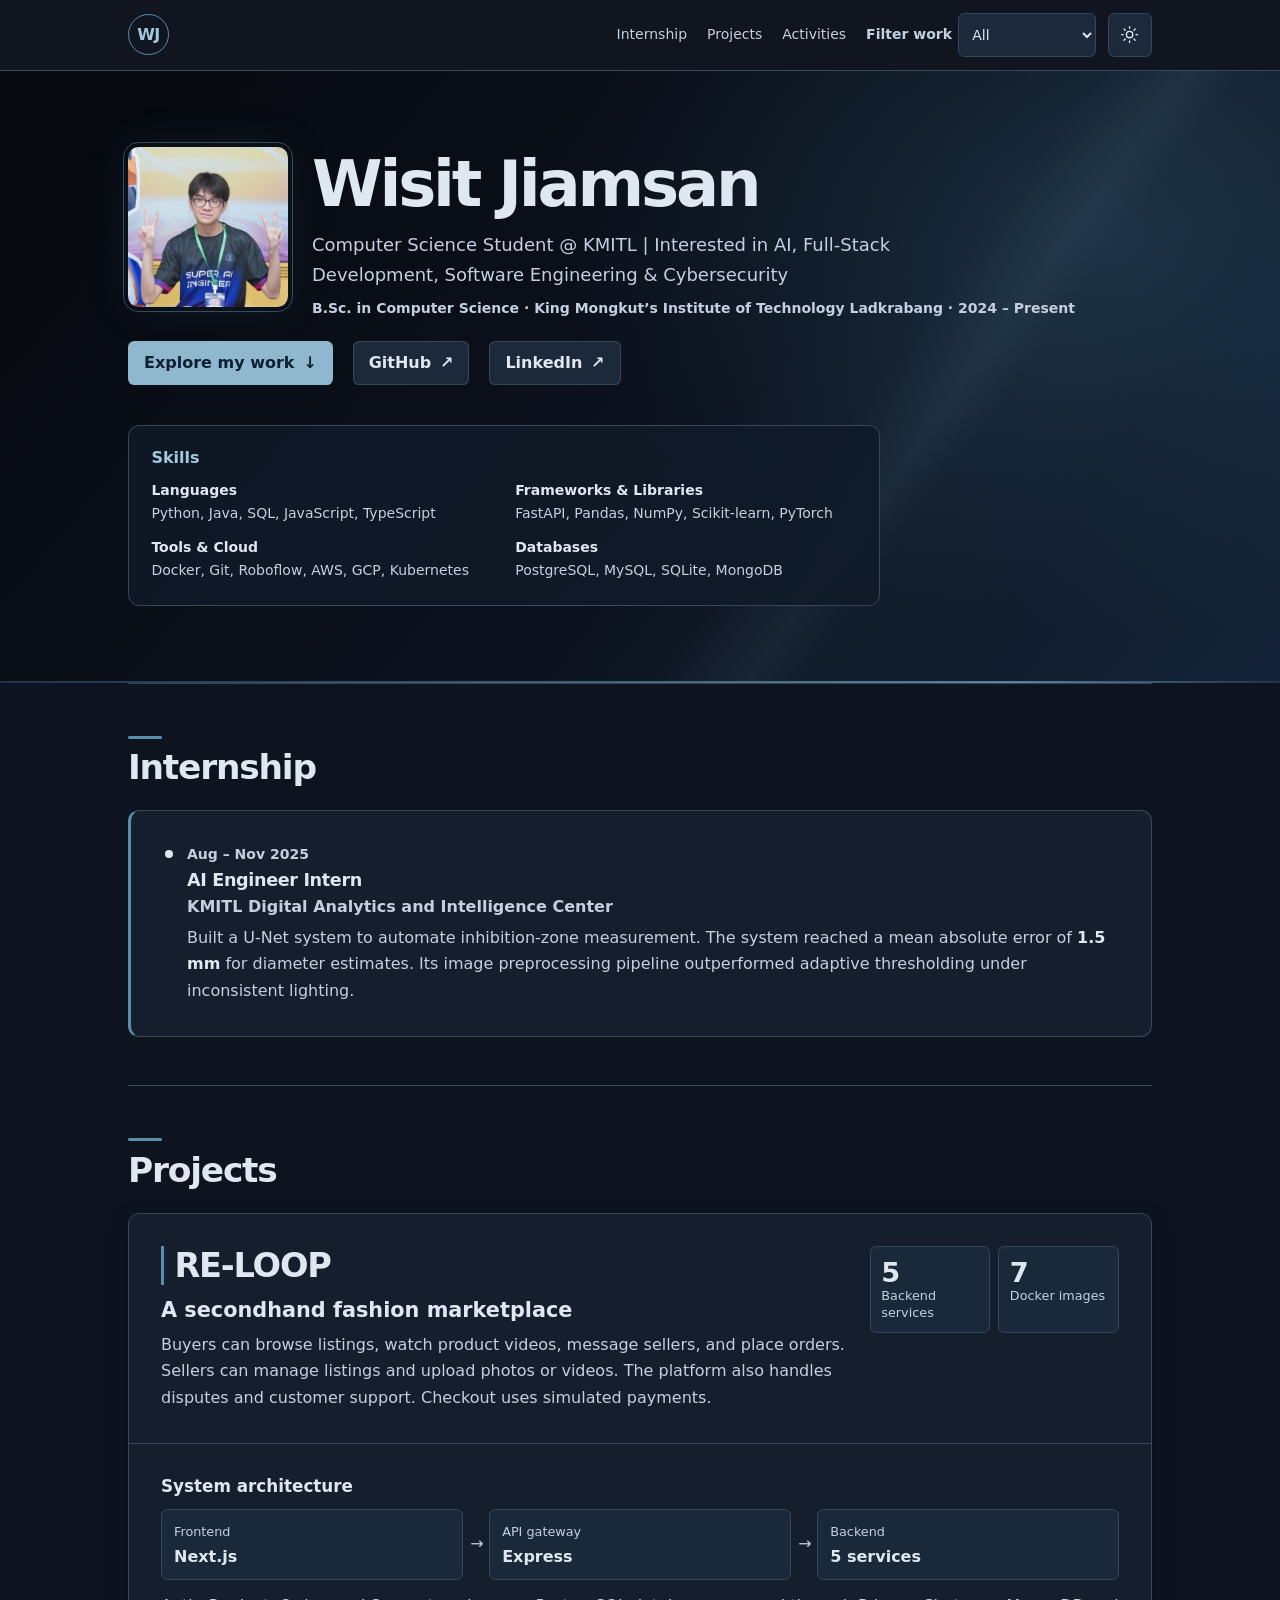
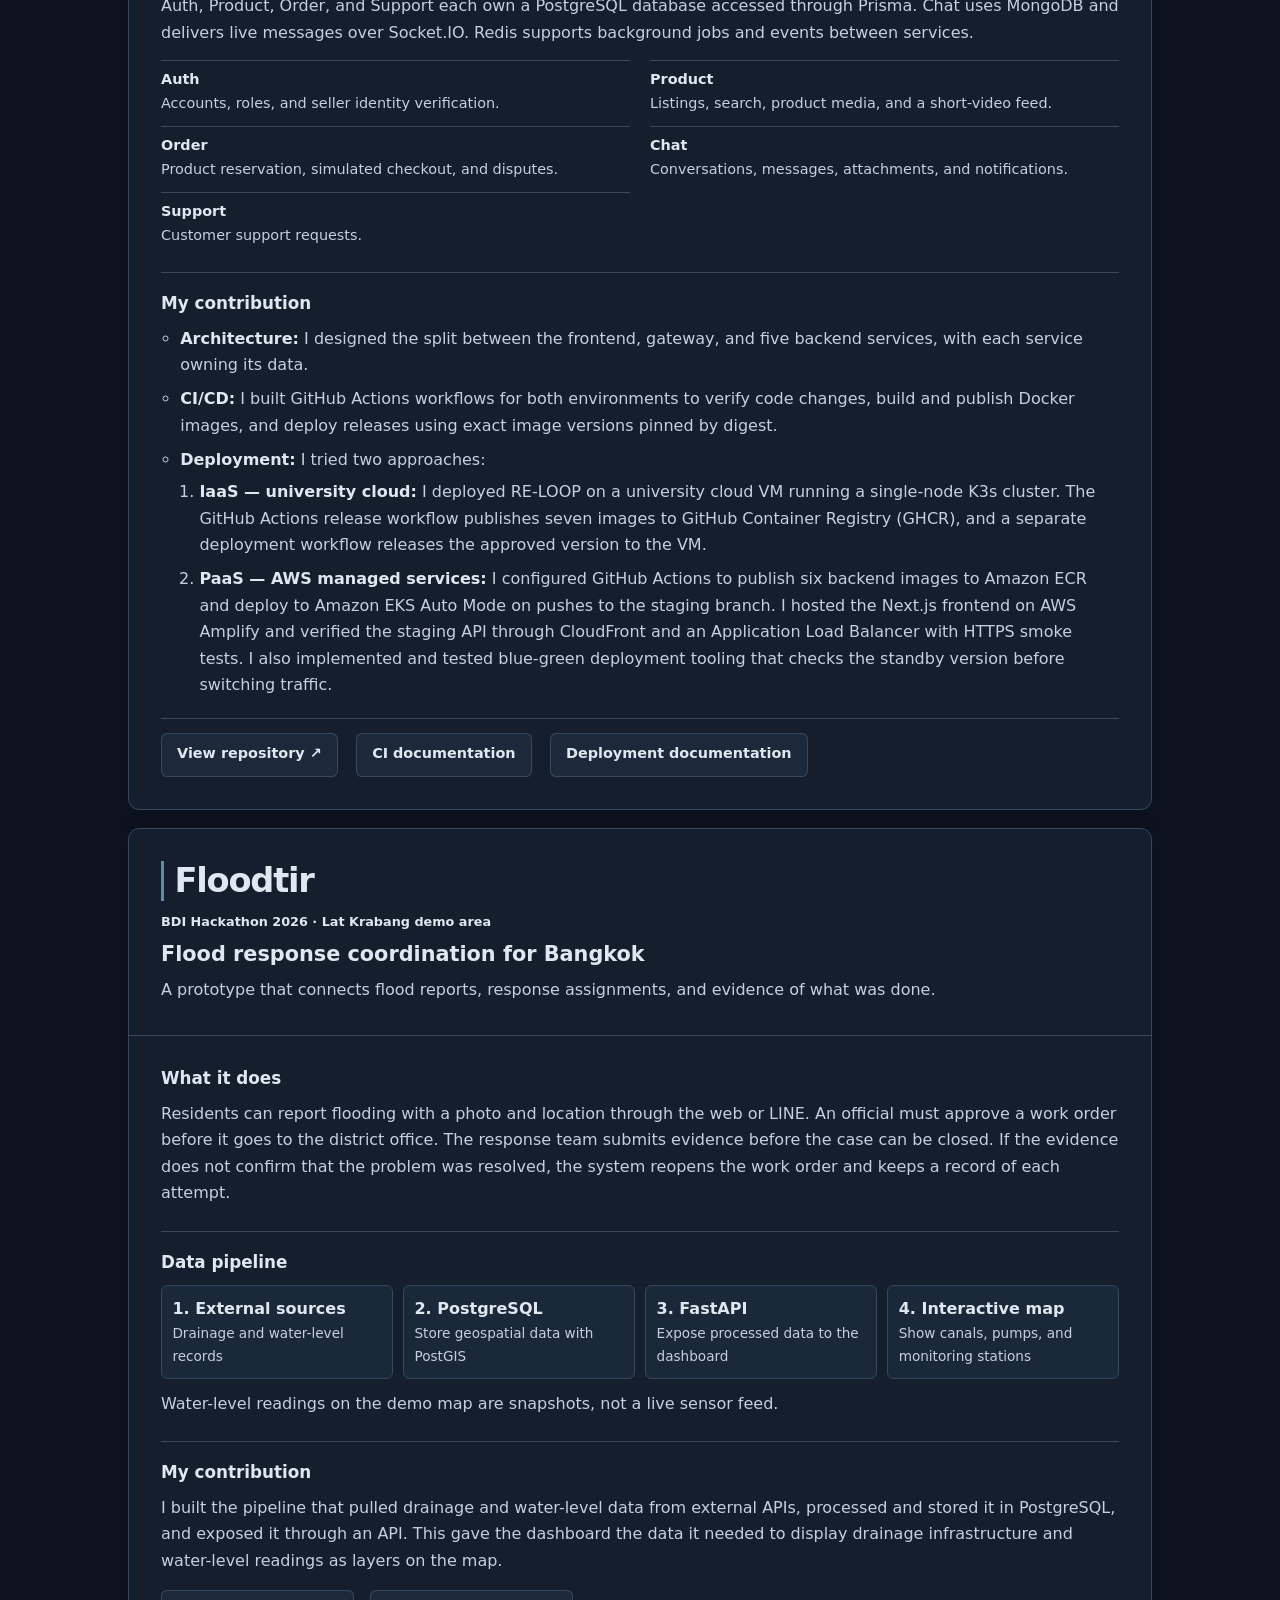
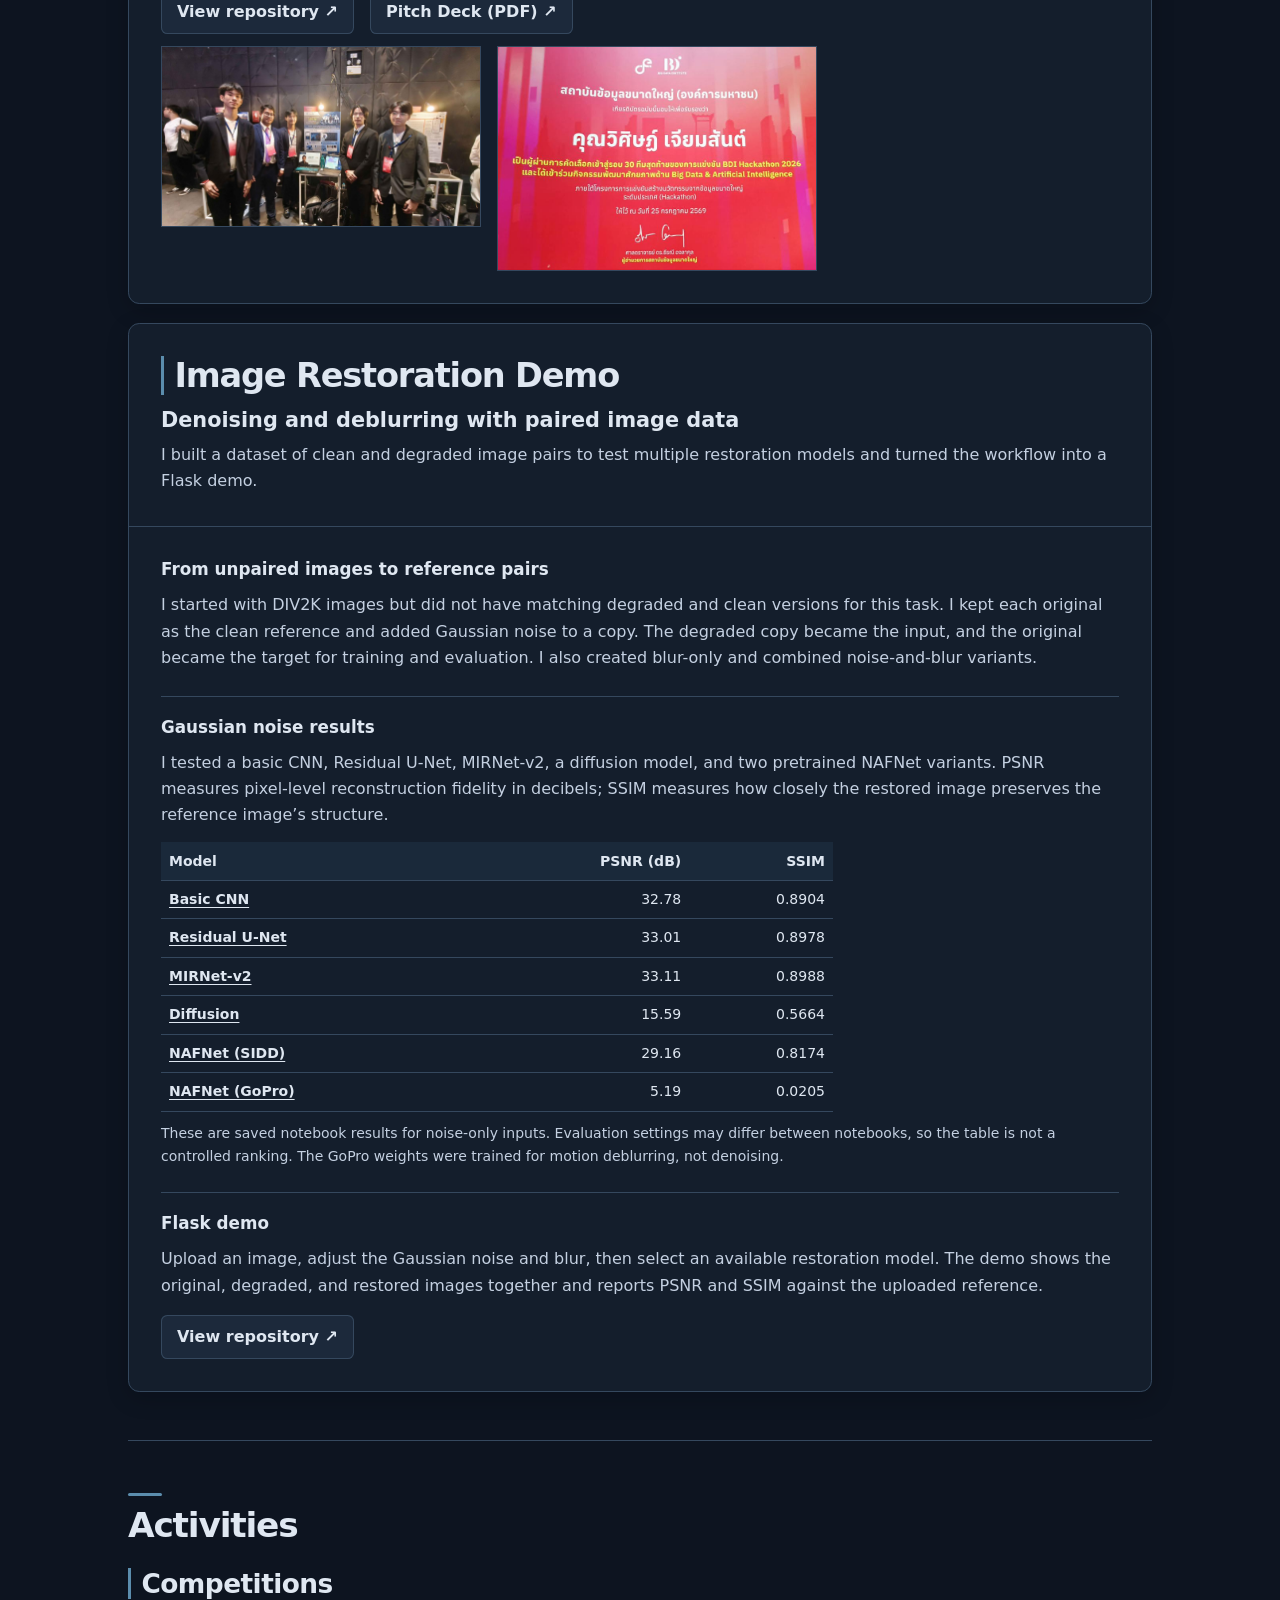
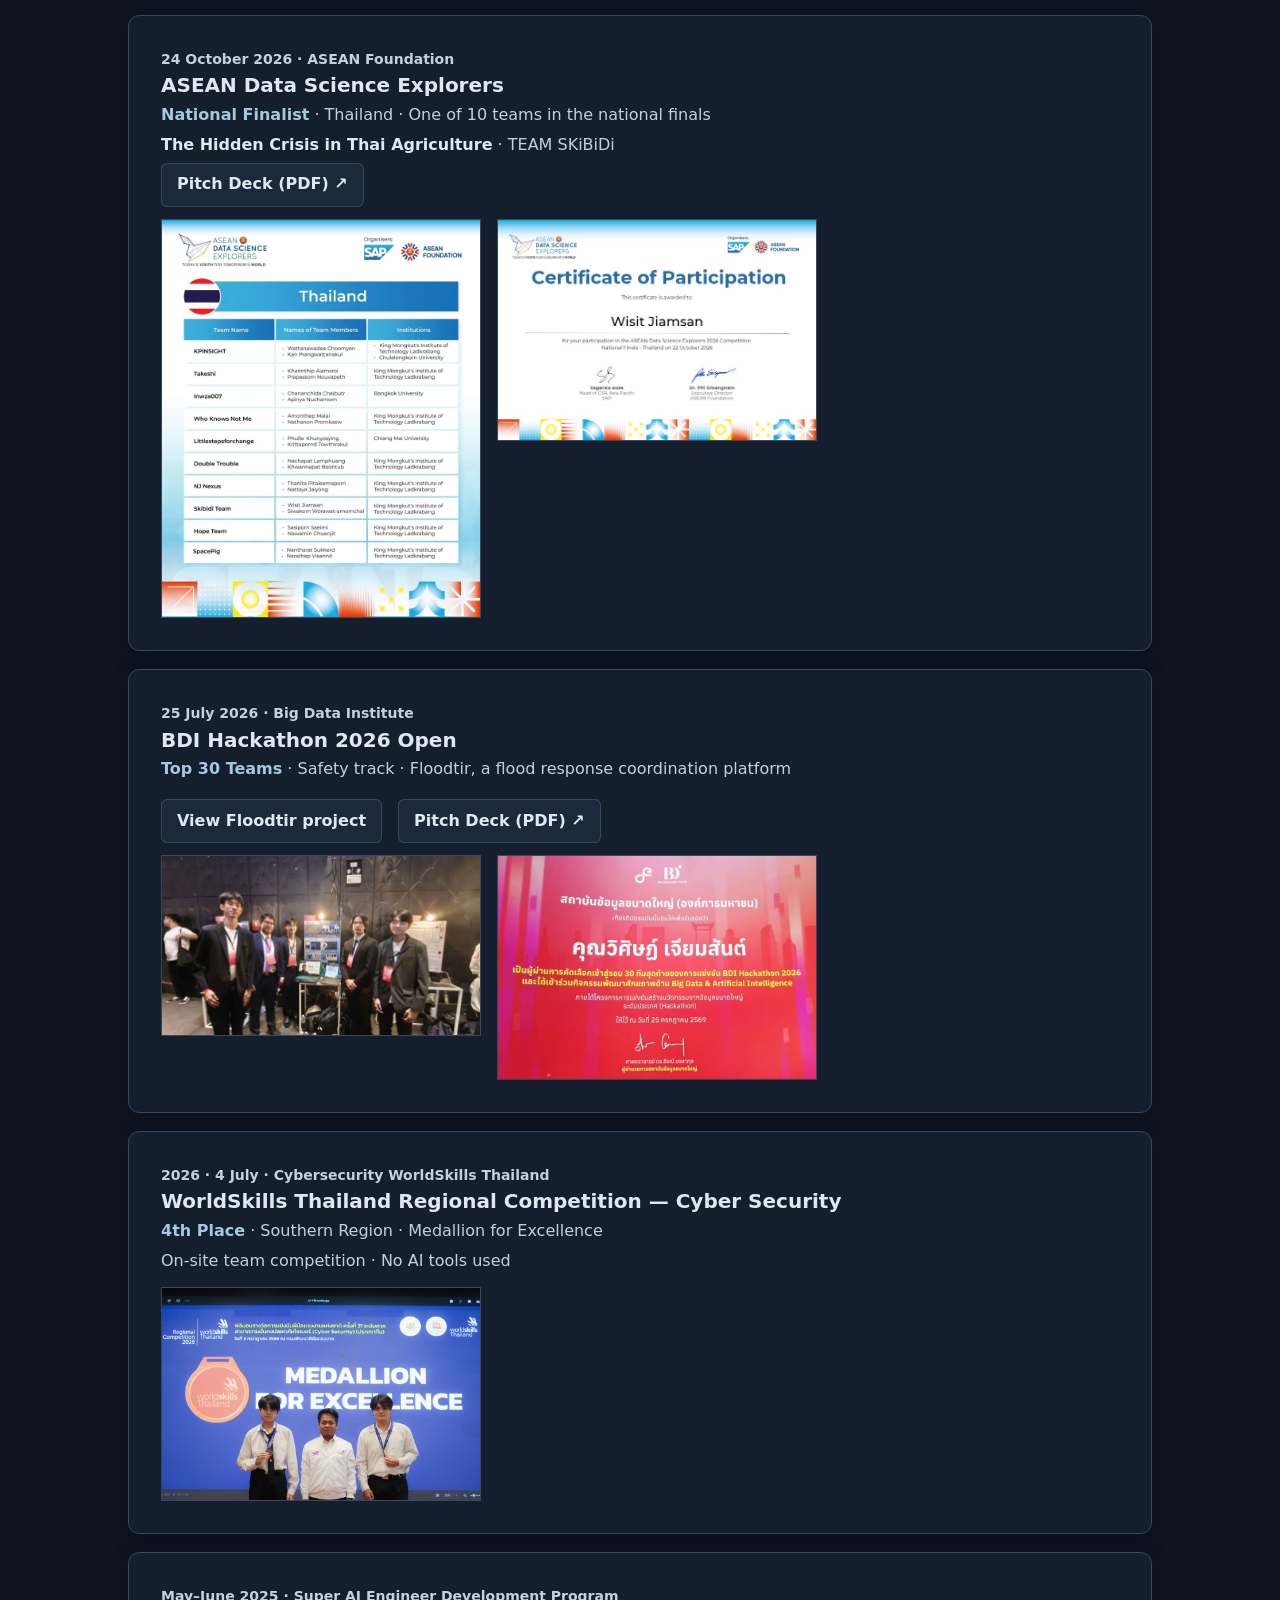
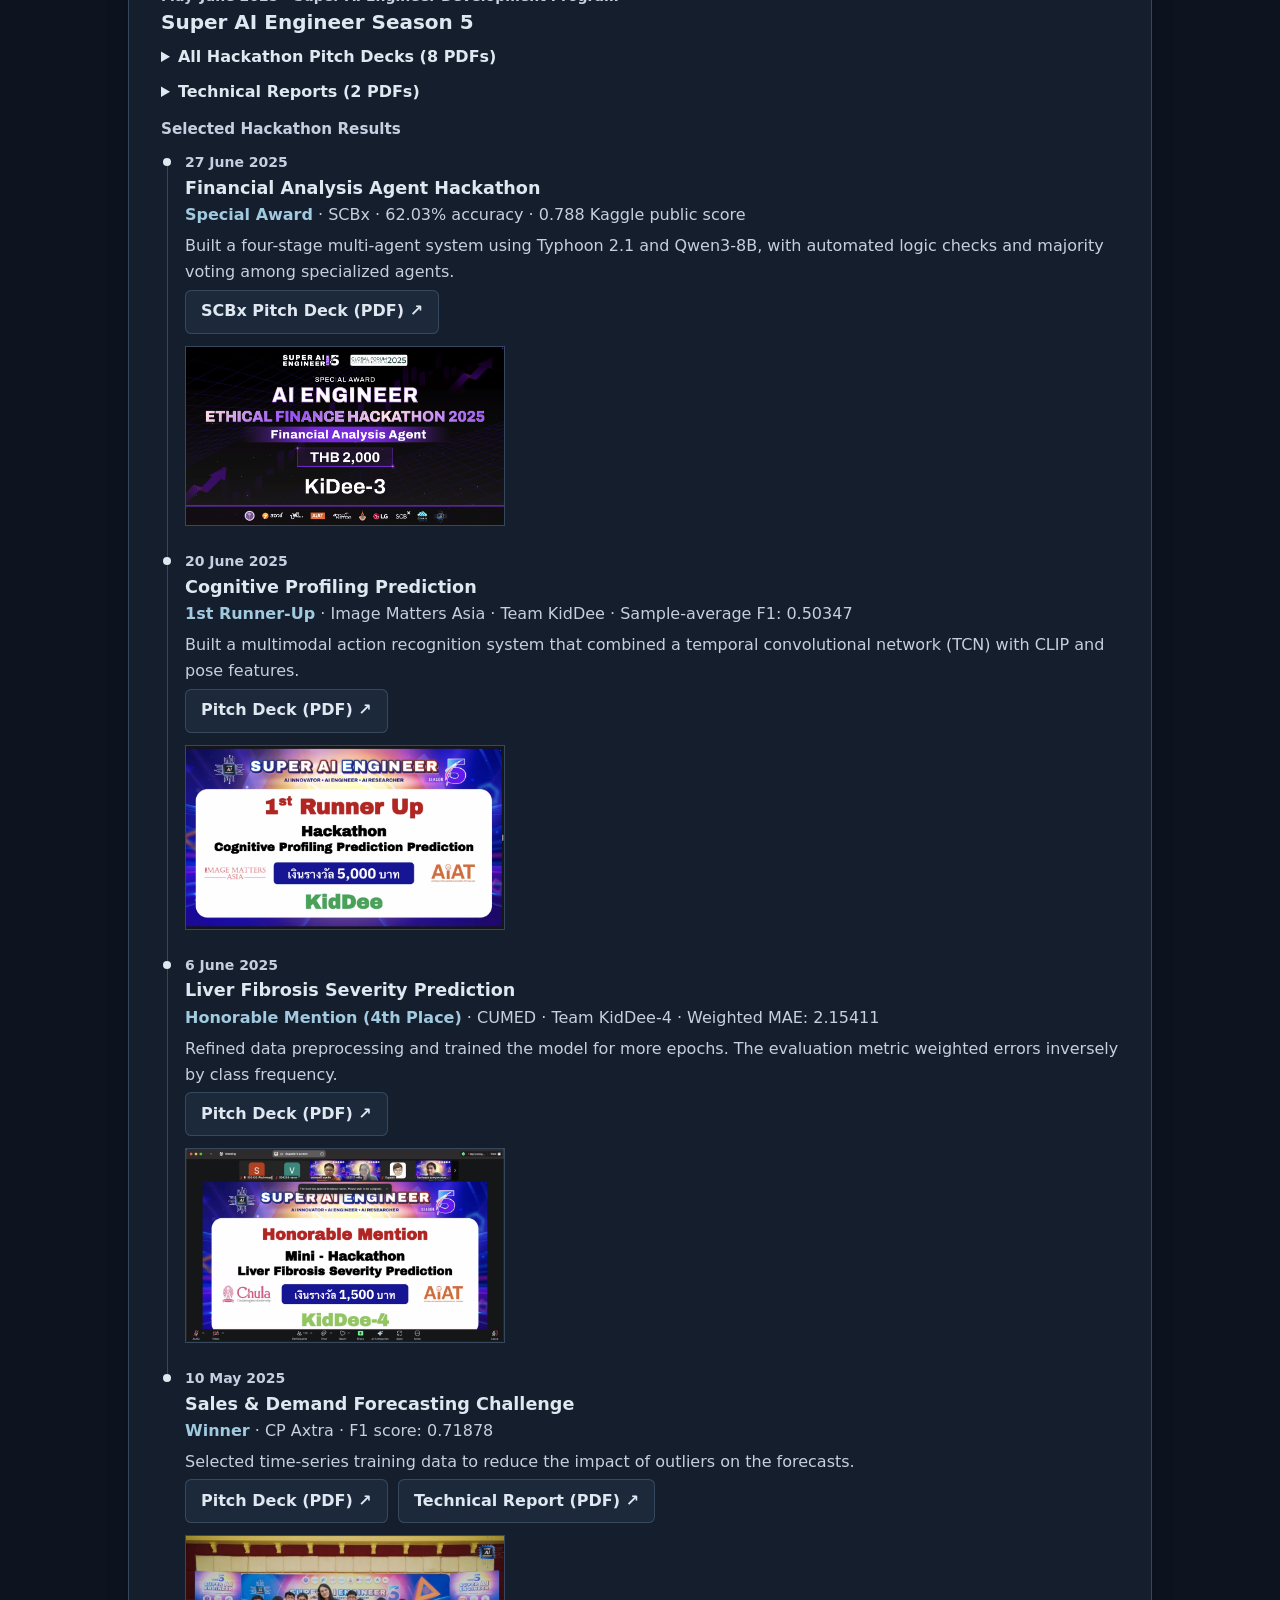
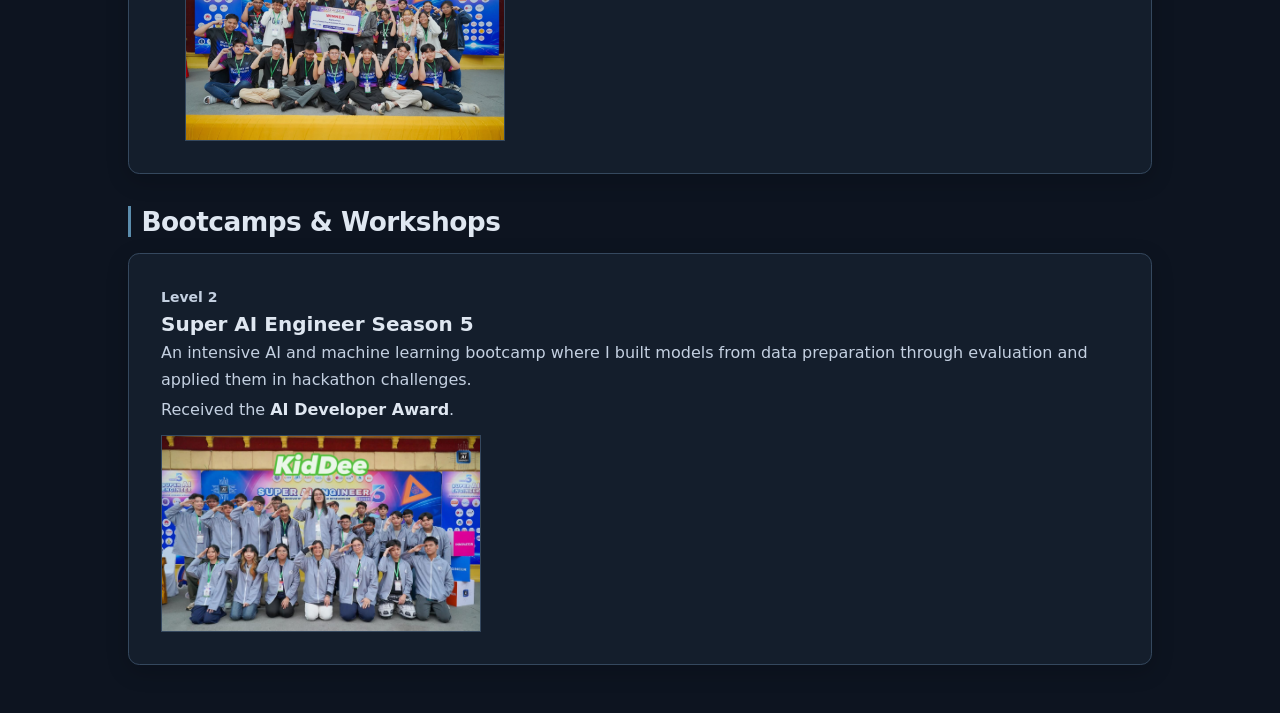
==== index.html @ 0adfb253 "v2" ====
<!doctype html>
<html lang="en">
<head>
  <meta charset="utf-8">
  <meta name="viewport" content="width=device-width, initial-scale=1">
  <meta name="description" content="Wisit Jiamsan’s portfolio: applied AI, computer vision, and software engineering projects.">
  <meta name="theme-color" content="#10151f">
  <title>Wisit Jiamsan — AI &amp; Software Portfolio</title>
  <script src="theme.js"></script>
  <link rel="stylesheet" href="style.css">
  <script src="filters.js" defer></script>
</head>
<body>
  <a class="skip-link" href="#main">Skip to content</a>
  <header class="site-header">
    <div class="site-header-row shell">
      <a class="wordmark" href="#main" aria-label="Wisit Jiamsan, home"><span aria-hidden="true">WJ</span></a>
      <div class="site-header-controls">
        <nav aria-label="Main navigation">
          <a href="#internship">Internship</a>
          <a href="#projects">Projects</a>
          <a href="#activities">Activities</a>
        </nav>
        <div class="site-preferences">
          <div class="work-filter" hidden>
            <label for="work-filter-select">Filter work</label>
            <select id="work-filter-select">
              <option value="all">All</option>
              <option value="software">Software</option>
              <option value="data-ai">Data &amp; AI</option>
              <option value="cybersecurity">Cybersecurity</option>
            </select>
            <p class="work-filter-status" role="status"></p>
          </div>
          <button class="theme-toggle" id="theme-toggle" type="button" aria-label="Switch to Hope theme" title="Switch to Hope theme" hidden>
            <svg class="theme-icon-sun" viewBox="0 0 24 24" fill="none" stroke="currentColor" stroke-width="1.7" stroke-linecap="round" aria-hidden="true">
              <circle cx="12" cy="12" r="4"/>
              <path d="M12 2v2m0 16v2M2 12h2m16 0h2M5 5l1.5 1.5m11 11L19 19m0-14-1.5 1.5m-11 11L5 19"/>
            </svg>
            <svg class="theme-icon-moon" viewBox="0 0 24 24" fill="none" stroke="currentColor" stroke-width="1.7" stroke-linejoin="round" aria-hidden="true">
              <path d="M21 13.1A9 9 0 0 1 10.9 3a9 9 0 1 0 10.1 10.1Z"/>
            </svg>
          </button>
        </div>
      </div>
    </div>
  </header>

  <main id="main">
    <section class="hero" aria-labelledby="name">
      <div class="hero-content shell">
        <div class="hero-profile">
          <img class="profile-photo" src="assets/profile/wisit-jiamsan.jpg" width="400" height="400" alt="">
          <h1 id="name">Wisit Jiamsan</h1>
          <p class="intro">Computer Science Student @ KMITL | Interested in AI, <span class="keep-together">Full-Stack</span> Development, Software Engineering <span class="keep-together">&amp; Cybersecurity</span></p>
          <p class="kicker education">B.Sc. in Computer Science · King Mongkut’s Institute of Technology Ladkrabang · 2024 – Present</p>
        </div>
        <div class="hero-actions">
          <a class="button button-primary" href="#projects">Explore my work <span aria-hidden="true">↓</span></a>
          <a class="button button-secondary" href="https://github.com/wisit23">GitHub <span aria-hidden="true">↗</span></a>
          <a class="button button-secondary" href="https://www.linkedin.com/in/wisit-jiamsan-739437370/">LinkedIn <span aria-hidden="true">↗</span></a>
        </div>
        <div class="skills">
          <h2>Skills</h2>
          <dl>
            <div><dt>Languages</dt><dd>Python, Java, SQL, JavaScript, TypeScript</dd></div>
            <div><dt>Frameworks &amp; Libraries</dt><dd>FastAPI, Pandas, NumPy, Scikit-learn, PyTorch</dd></div>
            <div><dt>Tools &amp; Cloud</dt><dd>Docker, Git, Roboflow, AWS, GCP, Kubernetes</dd></div>
            <div><dt>Databases</dt><dd>PostgreSQL, MySQL, SQLite, MongoDB</dd></div>
          </dl>
        </div>
      </div>
    </section>

    <div class="work-content">
    <section id="internship" class="section shell" aria-labelledby="internship-title" data-work-section>
      <h2 id="internship-title">Internship</h2>
      <ol class="timeline">
        <li data-categories="data-ai">
          <p class="timeline-label"><time datetime="2025-08">Aug</time> – <time datetime="2025-11">Nov 2025</time></p>
          <h3>AI Engineer Intern</h3>
          <p class="organization">KMITL Digital Analytics and Intelligence Center</p>
          <p>Built a U-Net system to automate inhibition-zone measurement. The system reached a mean absolute error of <strong>1.5 mm</strong> for diameter estimates. Its image preprocessing pipeline outperformed adaptive thresholding under inconsistent lighting.</p>
        </li>
      </ol>
    </section>

    <section id="projects" class="section shell" aria-labelledby="projects-title" data-work-section>
      <h2 id="projects-title">Projects</h2>
      <ul class="project-list" role="list">
        <li class="project reloop-project" data-categories="software">
          <article class="reloop-study" aria-labelledby="reloop-title">
            <div class="reloop-overview">
              <div>
                <h3 id="reloop-title">RE-LOOP</h3>
                <p class="reloop-lead">A secondhand fashion marketplace</p>
                <p>Buyers can browse listings, watch product videos, message sellers, and place orders. Sellers can manage listings and upload photos or videos. The platform also handles disputes and customer support. Checkout uses simulated payments.</p>
              </div>
              <dl class="reloop-stats" aria-label="RE-LOOP architecture in numbers">
                <div><dt>Backend services</dt><dd>5</dd></div>
                <div><dt>Docker images</dt><dd>7</dd></div>
              </dl>
            </div>

            <div class="reloop-body">
              <section class="reloop-section" aria-labelledby="reloop-architecture">
                <h4 id="reloop-architecture">System architecture</h4>
                <ol class="reloop-flow" aria-label="Request path">
                  <li><span>Frontend</span><strong>Next.js</strong></li>
                  <li><span class="reloop-arrow" aria-hidden="true">→</span><span>API gateway</span><strong>Express</strong></li>
                  <li><span class="reloop-arrow" aria-hidden="true">→</span><span>Backend</span><strong>5 services</strong></li>
                </ol>
                <p>Auth, Product, Order, and Support each own a PostgreSQL database accessed through Prisma. Chat uses MongoDB and delivers live messages over Socket.IO. Redis supports background jobs and events between services.</p>
                <dl class="reloop-services">
                  <div><dt>Auth</dt><dd>Accounts, roles, and seller identity verification.</dd></div>
                  <div><dt>Product</dt><dd>Listings, search, product media, and a short-video feed.</dd></div>
                  <div><dt>Order</dt><dd>Product reservation, simulated checkout, and disputes.</dd></div>
                  <div><dt>Chat</dt><dd>Conversations, messages, attachments, and notifications.</dd></div>
                  <div><dt>Support</dt><dd>Customer support requests.</dd></div>
                </dl>
              </section>

              <section class="reloop-section" aria-labelledby="reloop-contribution">
                <h4 id="reloop-contribution">My contribution</h4>
                <ul class="reloop-delivery">
                  <li><strong>Architecture:</strong> I designed the split between the frontend, gateway, and five backend services, with each service owning its data.</li>
                  <li><strong>CI/CD:</strong> I built GitHub Actions workflows for both environments to verify code changes, build and publish Docker images, and deploy releases using exact image versions pinned by digest.</li>
                  <li>
                    <strong>Deployment:</strong> I tried two approaches:
                    <ol>
                      <li><strong>IaaS — university cloud:</strong> I deployed RE-LOOP on a university cloud VM running a single-node K3s cluster. The GitHub Actions release workflow publishes seven images to GitHub Container Registry (GHCR), and a separate deployment workflow releases the approved version to the VM.</li>
                      <li><strong>PaaS — AWS managed services:</strong> I configured GitHub Actions to publish six backend images to Amazon ECR and deploy to Amazon EKS Auto Mode on pushes to the staging branch. I hosted the Next.js frontend on AWS Amplify and verified the staging API through CloudFront and an Application Load Balancer with HTTPS smoke tests. I also implemented and tested blue-green deployment tooling that checks the standby version before switching traffic.</li>
                    </ol>
                  </li>
                </ul>
              </section>

              <div class="reloop-links">
                <a class="text-link" href="https://github.com/wisit23/Reloop">View repository <span aria-hidden="true">↗</span></a>
                <a class="text-link" href="https://github.com/wisit23/Reloop/blob/main/docs/ci.md">CI documentation</a>
                <a class="text-link" href="https://github.com/wisit23/Reloop/blob/main/deploy/cicd/README.md">Deployment documentation</a>
              </div>
            </div>
          </article>
        </li>
        <li class="project" data-categories="software data-ai">
          <article class="floodtir-study" id="floodtir" aria-labelledby="floodtir-title">
            <header class="floodtir-overview">
              <h3 id="floodtir-title">Floodtir</h3>
              <p class="floodtir-context">BDI Hackathon 2026 · Lat Krabang demo area</p>
              <p class="floodtir-lead">Flood response coordination for Bangkok</p>
              <p>A prototype that connects flood reports, response assignments, and evidence of what was done.</p>
            </header>
            <div class="floodtir-body">
              <section class="floodtir-section" aria-labelledby="floodtir-workflow">
                <h4 id="floodtir-workflow">What it does</h4>
                <p>Residents can report flooding with a photo and location through the web or LINE. An official must approve a work order before it goes to the district office. The response team submits evidence before the case can be closed. If the evidence does not confirm that the problem was resolved, the system reopens the work order and keeps a record of each attempt.</p>
              </section>
              <section class="floodtir-section" aria-labelledby="floodtir-pipeline">
                <h4 id="floodtir-pipeline">Data pipeline</h4>
                <ol class="floodtir-flow" aria-label="From source data to the map">
                  <li><strong>External sources</strong><span>Drainage and water-level records</span></li>
                  <li><strong>PostgreSQL</strong><span>Store geospatial data with PostGIS</span></li>
                  <li><strong>FastAPI</strong><span>Expose processed data to the dashboard</span></li>
                  <li><strong>Interactive map</strong><span>Show canals, pumps, and monitoring stations</span></li>
                </ol>
                <p>Water-level readings on the demo map are snapshots, not a live sensor feed.</p>
              </section>
              <section class="floodtir-section" aria-labelledby="floodtir-contribution">
                <h4 id="floodtir-contribution">My contribution</h4>
                <p>I built the pipeline that pulled drainage and water-level data from external APIs, processed and stored it in PostgreSQL, and exposed it through an API. This gave the dashboard the data it needed to display drainage infrastructure and water-level readings as layers on the map.</p>
              </section>
              <div class="floodtir-links">
                <a class="text-link" href="https://github.com/TaNuNian/floodtir">View repository <span aria-hidden="true">↗</span></a>
                <a class="text-link pitch-deck-link" href="assets/floodtir/pitch-deck.pdf" title="PDF, 55 MB">Pitch Deck (PDF) <span aria-hidden="true">↗</span></a>
              </div>
              <div class="competition-gallery">
                <figure class="competition-figure">
                  <a href="assets/floodtir/team-at-bdi-hackathon.png">
                    <img src="assets/floodtir/team-at-bdi-hackathon.png" width="1280" height="720" loading="lazy" alt="Floodtir team at its BDI Hackathon 2026 booth">
                  </a>
                </figure>
                <figure class="competition-figure">
                  <a href="assets/floodtir/bdi-hackathon-certificate.png">
                    <img src="assets/floodtir/bdi-hackathon-certificate.png" width="800" height="561" loading="lazy" alt="BDI Hackathon certificate confirming selection among the final 30 teams">
                  </a>
                </figure>
              </div>
            </div>
          </article>
        </li>
        <li class="project" data-categories="data-ai">
          <article class="restoration-study" aria-labelledby="restoration-title">
            <header class="restoration-overview">
              <h3 id="restoration-title">Image Restoration Demo</h3>
              <p class="restoration-lead">Denoising and deblurring with paired image data</p>
              <p>I built a dataset of clean and degraded image pairs to test multiple restoration models and turned the workflow into a Flask demo.</p>
            </header>
            <div class="restoration-body">
              <section class="restoration-section" aria-labelledby="restoration-dataset">
                <h4 id="restoration-dataset">From unpaired images to reference pairs</h4>
                <p>I started with DIV2K images but did not have matching degraded and clean versions for this task. I kept each original as the clean reference and added Gaussian noise to a copy. The degraded copy became the input, and the original became the target for training and evaluation. I also created blur-only and combined noise-and-blur variants.</p>
              </section>
              <section class="restoration-section" aria-labelledby="restoration-results">
                <h4 id="restoration-results">Gaussian noise results</h4>
                <p>I tested a basic CNN, Residual U-Net, MIRNet-v2, a diffusion model, and two pretrained NAFNet variants. PSNR measures pixel-level reconstruction fidelity in decibels; SSIM measures how closely the restored image preserves the reference image’s structure.</p>
                <table class="restoration-results" aria-labelledby="restoration-results" aria-describedby="restoration-results-note">
                  <thead><tr><th scope="col">Model</th><th scope="col">PSNR (dB)</th><th scope="col">SSIM</th></tr></thead>
                  <tbody>
                    <tr><th scope="row"><a href="https://github.com/wisit23/aiproject/blob/main/model/basic-cnn.ipynb">Basic CNN</a></th><td>32.78</td><td>0.8904</td></tr>
                    <tr><th scope="row"><a href="https://github.com/wisit23/aiproject/blob/main/model/noiseimg-unet.ipynb">Residual U-Net</a></th><td>33.01</td><td>0.8978</td></tr>
                    <tr><th scope="row"><a href="https://github.com/wisit23/aiproject/blob/main/model/noiseimg-mirnetV2.ipynb">MIRNet-v2</a></th><td>33.11</td><td>0.8988</td></tr>
                    <tr><th scope="row"><a href="https://github.com/wisit23/aiproject/blob/main/model/noiseimg-diffusion.ipynb">Diffusion</a></th><td>15.59</td><td>0.5664</td></tr>
                    <tr><th scope="row"><a href="https://github.com/wisit23/aiproject/blob/main/model/noiseimg-nafnet.ipynb">NAFNet (SIDD)</a></th><td>29.16</td><td>0.8174</td></tr>
                    <tr><th scope="row"><a href="https://github.com/wisit23/aiproject/blob/main/model/noiseimg-nafnet.ipynb">NAFNet (GoPro)</a></th><td>5.19</td><td>0.0205</td></tr>
                  </tbody>
                </table>
                <p id="restoration-results-note" class="restoration-note">These are saved notebook results for noise-only inputs. Evaluation settings may differ between notebooks, so the table is not a controlled ranking. The GoPro weights were trained for motion deblurring, not denoising.</p>
              </section>
              <section class="restoration-section" aria-labelledby="restoration-demo">
                <h4 id="restoration-demo">Flask demo</h4>
                <p>Upload an image, adjust the Gaussian noise and blur, then select an available restoration model. The demo shows the original, degraded, and restored images together and reports PSNR and SSIM against the uploaded reference.</p>
              </section>
              <a class="text-link" href="https://github.com/wisit23/aiproject">View repository <span aria-hidden="true">↗</span></a>
            </div>
          </article>
        </li>
      </ul>
    </section>

    <section id="activities" class="section shell" aria-labelledby="activities-title" data-work-section>
      <h2 id="activities-title">Activities</h2>
    <section id="competitions" class="activity-group" aria-labelledby="competitions-title" data-work-group>
      <h3 id="competitions-title">Competitions</h3>
      <ol class="activity-cards" role="list">
        <li data-categories="data-ai">
          <p class="timeline-label"><time datetime="2026-10-24">24 October 2026</time> · ASEAN Foundation</p>
          <h4>ASEAN Data Science Explorers</h4>
          <p><strong>National Finalist</strong> · Thailand · One of 10 teams in the national finals</p>
          <p><strong>The Hidden Crisis in Thai Agriculture</strong> · TEAM SKiBiDi</p>
          <p><a class="text-link pitch-deck-link" href="assets/adse/skibidi-national-finals-slides.pdf" title="PDF, 60 MB">Pitch Deck (PDF) <span aria-hidden="true">↗</span></a></p>
          <div class="competition-gallery">
            <figure class="competition-figure">
              <a href="assets/adse/thailand-national-finalists.jpg">
                <img src="assets/adse/thailand-national-finalists.jpg" width="1600" height="2000" loading="lazy" alt="Thailand national finalists announcement listing Skibidi Team">
              </a>
            </figure>
            <figure class="competition-figure">
              <a href="assets/adse/wisit-jiamsan-supporting-document.pdf" aria-label="Open Wisit Jiamsan’s ADSE certificate (PDF)">
                <img src="assets/adse/wisit-jiamsan-certificate.jpg" width="1400" height="970" loading="lazy" alt="ADSE certificate for Wisit Jiamsan">
              </a>
            </figure>
          </div>
        </li>
        <li data-categories="software data-ai">
          <p class="timeline-label"><time datetime="2026-07-25">25 July 2026</time> · Big Data Institute</p>
          <h4>BDI Hackathon 2026 Open</h4>
          <p><strong>Top 30 Teams</strong> · Safety track · Floodtir, a flood response coordination platform</p>
          <div class="floodtir-links">
            <a class="text-link" href="#floodtir">View Floodtir project</a>
            <a class="text-link pitch-deck-link" href="assets/floodtir/pitch-deck.pdf" title="PDF, 55 MB">Pitch Deck (PDF) <span aria-hidden="true">↗</span></a>
          </div>
          <div class="competition-gallery">
            <figure class="competition-figure">
              <a href="assets/floodtir/team-at-bdi-hackathon.png">
                <img src="assets/floodtir/team-at-bdi-hackathon.png" width="1280" height="720" loading="lazy" alt="Floodtir team at its BDI Hackathon 2026 booth">
              </a>
            </figure>
            <figure class="competition-figure">
              <a href="assets/floodtir/bdi-hackathon-certificate.png">
                <img src="assets/floodtir/bdi-hackathon-certificate.png" width="800" height="561" loading="lazy" alt="BDI Hackathon certificate confirming selection among the final 30 teams">
              </a>
            </figure>
          </div>
        </li>
        <li data-categories="cybersecurity">
          <p class="timeline-label">2026 · <time datetime="2026-07-04">4 July</time> · Cybersecurity WorldSkills Thailand</p>
          <h4>WorldSkills Thailand Regional Competition — Cyber Security</h4>
          <p><strong>4th Place</strong> · Southern Region · Medallion for Excellence</p>
          <p>On-site team competition · No AI tools used</p>
          <div class="competition-gallery">
            <figure class="competition-figure">
              <a href="assets/worldskills/cyber-security-medallion.jpg">
                <img src="assets/worldskills/cyber-security-medallion.jpg" width="2000" height="1333" loading="lazy" alt="Medallion for Excellence ceremony for Cyber Security at WorldSkills Thailand 2026">
              </a>
            </figure>
          </div>
        </li>
        <li id="super-ai-hackathons" class="hackathon-group" aria-labelledby="super-ai-hackathons-title" data-work-group>
          <p class="timeline-label"><time datetime="2025-05">May</time>–<time datetime="2025-06">June 2025</time> · Super AI Engineer Development Program</p>
          <h4 id="super-ai-hackathons-title">Super AI Engineer Season 5</h4>
          <details class="pitch-deck-list">
            <summary>All Hackathon Pitch Decks (8 PDFs)</summary>
            <ul role="list">
              <li><a class="text-link pitch-deck-link" href="assets/super-ai/pitch-decks/axons.pdf">AXONS — <span class="keep-together">Pitch Deck (PDF)</span></a></li>
              <li><a class="text-link pitch-deck-link" href="assets/super-ai/pitch-decks/bol.pdf">BOL — <span class="keep-together">Pitch Deck (PDF)</span></a></li>
              <li><a class="text-link pitch-deck-link" href="assets/super-ai/pitch-decks/cp-axtra.pdf">CP Axtra — <span class="keep-together">Pitch Deck (PDF)</span></a></li>
              <li><a class="text-link pitch-deck-link" href="assets/super-ai/pitch-decks/cumed.pdf">CUMED — <span class="keep-together">Pitch Deck (PDF)</span></a></li>
              <li><a class="text-link pitch-deck-link" href="assets/super-ai/pitch-decks/hii.pdf">HII — <span class="keep-together">Pitch Deck (PDF)</span></a></li>
              <li><a class="text-link pitch-deck-link" href="assets/super-ai/pitch-decks/image-matters-asia.pdf">Image Matters Asia — <span class="keep-together">Pitch Deck (PDF)</span></a></li>
              <li><a class="text-link pitch-deck-link" href="assets/super-ai/pitch-decks/nectec.pdf">NECTEC — <span class="keep-together">Pitch Deck (PDF)</span></a></li>
              <li><a class="text-link pitch-deck-link" href="assets/super-ai/pitch-decks/scbx.pdf">SCBx — <span class="keep-together">Pitch Deck (PDF)</span></a></li>
            </ul>
          </details>
          <details class="technical-report-list">
            <summary>Technical Reports (2 PDFs)</summary>
            <ul role="list">
              <li><a class="text-link technical-report-link" href="assets/super-ai/technical-reports/week-1-cp-axtra-demand-prediction.pdf">Week 1: CP Axtra Sales Forecasting — <span class="keep-together">Technical Report (PDF)</span></a></li>
              <li><a class="text-link technical-report-link" href="assets/super-ai/technical-reports/week-4-iot.pdf">Week 4: Dominant Wave Height Estimation (IoT) — <span class="keep-together">Technical Report (PDF)</span></a></li>
            </ul>
          </details>
          <h5>Selected Hackathon Results</h5>
          <ol class="timeline">
        <li data-categories="data-ai">
          <p class="timeline-label"><time datetime="2025-06-27">27 June 2025</time></p>
          <h6>Financial Analysis Agent Hackathon</h6>
          <p><strong>Special Award</strong> · SCBx · 62.03% accuracy · 0.788 Kaggle public score</p>
          <p>Built a four-stage multi-agent system using Typhoon 2.1 and Qwen3-8B, with automated logic checks and majority voting among specialized agents.</p>
          <p><a class="text-link pitch-deck-link" href="assets/super-ai/pitch-decks/scbx.pdf">SCBx Pitch Deck (PDF) <span aria-hidden="true">↗</span></a></p>
          <div class="competition-gallery">
            <figure class="competition-figure">
              <a href="assets/super-ai/financial-analysis-agent-special-award.png">
                <img src="assets/super-ai/financial-analysis-agent-special-award.png" width="1163" height="654" loading="lazy" alt="Special Award announcement for team KiDee-3 in the Financial Analysis Agent challenge">
              </a>
            </figure>
          </div>
        </li>
        <li data-categories="data-ai">
          <p class="timeline-label"><time datetime="2025-06-20">20 June 2025</time></p>
          <h6>Cognitive Profiling Prediction</h6>
          <p><strong>1st Runner-Up</strong> · Image Matters Asia · Team KidDee · Sample-average F1: 0.50347</p>
          <p>Built a multimodal action recognition system that combined a temporal convolutional network (TCN) with CLIP and pose features.</p>
          <p><a class="text-link pitch-deck-link" href="assets/super-ai/pitch-decks/image-matters-asia.pdf">Pitch Deck (PDF) <span aria-hidden="true">↗</span></a></p>
          <div class="competition-gallery">
            <figure class="competition-figure">
              <a href="assets/super-ai/cognitive-profiling-runner-up.png">
                <img src="assets/super-ai/cognitive-profiling-runner-up.png" width="2000" height="1155" loading="lazy" alt="Super AI Engineer Season 5 announcement naming KidDee first runner-up in Cognitive Profiling Prediction">
              </a>
            </figure>
          </div>
        </li>
        <li data-categories="data-ai">
          <p class="timeline-label"><time datetime="2025-06-06">6 June 2025</time></p>
          <h6>Liver Fibrosis Severity Prediction</h6>
          <p><strong>Honorable Mention (4th Place)</strong> · CUMED · Team KidDee-4 · Weighted MAE: 2.15411</p>
          <p>Refined data preprocessing and trained the model for more epochs. The evaluation metric weighted errors inversely by class frequency.</p>
          <p><a class="text-link pitch-deck-link" href="assets/super-ai/pitch-decks/cumed.pdf">Pitch Deck (PDF) <span aria-hidden="true">↗</span></a></p>
          <div class="competition-gallery">
            <figure class="competition-figure">
              <a href="assets/super-ai/liver-fibrosis-honorable-mention.png">
                <img src="assets/super-ai/liver-fibrosis-honorable-mention.png" width="2000" height="1213" loading="lazy" alt="Super AI Engineer Season 5 Honorable Mention announcement for KidDee-4 in Liver Fibrosis Severity Prediction">
              </a>
            </figure>
          </div>
        </li>
        <li data-categories="data-ai">
          <p class="timeline-label"><time datetime="2025-05-10">10 May 2025</time></p>
          <h6>Sales &amp; Demand Forecasting Challenge</h6>
          <p><strong>Winner</strong> · CP Axtra · F1 score: 0.71878</p>
          <p>Selected time-series training data to reduce the impact of outliers on the forecasts.</p>
          <p class="document-actions">
            <a class="text-link pitch-deck-link" href="assets/super-ai/pitch-decks/cp-axtra.pdf">Pitch Deck (PDF) <span aria-hidden="true">↗</span></a>
            <a class="text-link technical-report-link" href="assets/super-ai/technical-reports/week-1-cp-axtra-demand-prediction.pdf">Technical Report (PDF) <span aria-hidden="true">↗</span></a>
          </p>
          <div class="competition-gallery">
            <figure class="competition-figure">
              <a href="assets/super-ai/sales-demand-forecasting-winners.jpg">
                <img src="assets/super-ai/sales-demand-forecasting-winners.jpg" width="2000" height="1284" loading="lazy" alt="Group photo with the winner’s sign for CP Axtra’s sales forecasting hackathon">
              </a>
            </figure>
          </div>
        </li>
          </ol>
        </li>
      </ol>
    </section>

    <section id="bootcamp" class="activity-group" aria-labelledby="bootcamp-title" data-work-group>
      <h3 id="bootcamp-title">Bootcamps &amp; Workshops</h3>
      <ol class="activity-cards" role="list">
        <li data-categories="data-ai">
          <p class="timeline-label">Level 2</p>
          <h4>Super AI Engineer Season 5</h4>
          <p>An intensive AI and machine learning bootcamp where I built models from data preparation through evaluation and applied them in hackathon challenges.</p>
          <p>Received the <strong>AI Developer Award</strong>.</p>
          <div class="competition-gallery">
            <figure class="competition-figure">
              <a href="assets/super-ai/kiddee-house-season-5.jpg">
                <img src="assets/super-ai/kiddee-house-season-5.jpg" width="1440" height="883" loading="lazy" alt="KidDee House group photo at Super AI Engineer Season 5">
              </a>
            </figure>
          </div>
        </li>
      </ol>
    </section>
    </section>
    </div>
  </main>
</body>
</html>
---- style.css ----
:root {
  color-scheme: dark;
  scroll-padding-block-start: var(--site-header-offset, 0px);
  --ink: #dfe7f1;
  --muted: #c4d0e1;
  --line: #35485e;
  --paper: #0d1420;
  --surface: #141e2c;
  --inset: #1a293a;
  --accent: #a1c9df;
  --accent-rule: #5b8dad;
  --header: #10151f;
  --select: #1c293b;
  --cta: #8fb8ce;
  --cta-hover: #a4c8da;
  --hero-panel: #101a29d9;
  --photo-outline: #638aa380;
  --photo-glow: #416d8d25;
  --shadow: #03060c33;
  --horizon: linear-gradient(90deg, #203248, #58839f 79%, #203248);
  --hero-background:
    linear-gradient(126deg, transparent 57%, #699fb906 64%, #89bcd317 69%, #699fb909 72%, transparent 81%),
    radial-gradient(ellipse 40rem 29rem at 87% 27%, #3b6e8b44, transparent 86%),
    linear-gradient(130deg, #070a11 12%, #0d1421 64%, #142438 100%);
}

:root[data-theme="hope"] {
  color-scheme: light;
  --ink: #171e28;
  --muted: #4b5a6d;
  --line: #cbd5e0;
  --paper: #e6ebf0;
  --surface: #edf1f5;
  --inset: #e3e9f0;
  --accent: #235d85;
  --accent-rule: #4380aa;
  --header: #edf1f5;
  --select: #e3ebf3;
  --cta: #a8c7db;
  --cta-hover: #b8d4e4;
  --hero-panel: #e5edf4;
  --photo-outline: #4d789992;
  --photo-glow: #6390b125;
  --shadow: #142a440d;
  --horizon: linear-gradient(90deg, #afc4d5, #739bb8 79%, #afc4d5);
  --hero-background:
    linear-gradient(126deg, transparent 59%, #c7dce880 69%, transparent 78%),
    radial-gradient(ellipse 40rem 29rem at 87% 27%, #d3e5ef, transparent 86%),
    linear-gradient(130deg, #dce6ef 12%, #e8eef4 64%, #dceaf3 100%);
}

*, *::before, *::after { box-sizing: border-box; }
body {
  margin: 0;
  background: var(--paper);
  color: var(--ink);
  font: 1rem/1.65 system-ui, sans-serif;
}
h1, h2, h3, h4, h5, h6, p, dl, dd { margin: 0; }
h1, h2, h3, h4, h5, h6 { line-height: 1.18; }
a { color: inherit; text-underline-offset: .22em; }
a:hover { color: var(--muted); }
a:focus-visible { outline: 2px solid currentColor; outline-offset: 4px; }
.shell { width: min(64rem, calc(100% - 3rem)); margin-inline: auto; }
.skip-link {
  position: absolute;
  z-index: 3;
  top: .5rem;
  left: .5rem;
  padding: .5rem 1rem;
  background: var(--surface);
  transform: translateY(-200%);
}
.skip-link:focus { transform: none; }

.site-header-row, .site-header-controls, .site-header nav, .site-preferences, .hero-actions {
  display: flex;
  flex-wrap: wrap;
  align-items: center;
  gap: .5rem 1.25rem;
}
.site-header {
  padding-block: .8rem;
  border-bottom: 1px solid var(--line);
  background: var(--header);
  color: var(--ink);
}
.site-preferences { gap: .5rem .75rem; }
.site-header:has(.work-filter:not([hidden])) { position: sticky; top: 0; z-index: 2; }
.site-header-row { justify-content: space-between; }
.wordmark {
  display: grid;
  place-items: center;
  width: 2.55rem;
  height: 2.55rem;
  border: 1px solid var(--accent-rule);
  border-radius: 50%;
  color: var(--accent);
  font-weight: 750;
  letter-spacing: -.04em;
  text-decoration: none;
}
.site-header nav a { color: var(--muted); font-size: .875rem; text-decoration: none; }
.site-header nav a:hover { color: var(--ink); text-decoration: underline; }

.hero {
  position: relative;
  padding-block: clamp(2.75rem, 6vw, 5.5rem);
  color: var(--ink);
  background: var(--hero-background);
}
.hero::after {
  position: absolute;
  inset: auto 0 0;
  height: 2px;
  background: var(--horizon);
  content: '';
}
.kicker { color: var(--muted); font-size: .875rem; font-weight: 550; }
.hero-profile {
  display: grid;
  grid-template-columns: clamp(7rem, 14vw, 10rem) minmax(0, 1fr);
  grid-template-rows: auto auto 1fr;
  align-items: start;
  gap: .45rem clamp(.85rem, 3vw, 1.5rem);
}
.hero h1 {
  font-size: clamp(2.35rem, 7vw, 4rem);
  letter-spacing: -.05em;
  text-box-trim: trim-start;
  text-box-edge: cap alphabetic;
}
.profile-photo {
  grid-row: 1 / span 3;
  display: block;
  width: 100%;
  height: auto;
  border-radius: .65rem;
  outline: 1px solid var(--photo-outline);
  outline-offset: .28rem;
  box-shadow: 0 0 2.7rem var(--photo-glow);
}
.intro { max-width: 60ch; color: var(--muted); font-size: 1.125rem; }
.skills {
  max-width: 47rem;
  margin-top: clamp(1.5rem, 4vw, 2.5rem);
  padding: clamp(1rem, 3vw, 1.4rem);
  border: 1px solid var(--line);
  border-radius: .7rem;
  background: var(--hero-panel);
  font-size: .875rem;
}
.skills h2 { margin: 0 0 .7rem; color: var(--accent); font-size: 1rem; letter-spacing: normal; }
.skills dl { display: grid; grid-template-columns: repeat(2, minmax(0, 1fr)); gap: .7rem 1.4rem; }
.skills dt { font-weight: 600; }
.skills dd { color: var(--muted); }
.hero-actions { margin-top: 1.35rem; }
:is(.button, .text-link):not([hidden]) {
  display: inline-block;
  max-width: 100%;
  min-height: 2.75rem;
  padding: .55rem 1rem;
  border-radius: .4rem;
  font-weight: 600;
  text-decoration: none;
}
.hero-actions .button:not([hidden]) { display: inline-flex; align-items: center; gap: .55rem; }
.hero-actions .button-primary { background: var(--cta); color: #102033; }
.hero-actions .button-primary:hover { background: var(--cta-hover); }
:is(.button-secondary, .text-link) { background: var(--select); color: var(--ink); box-shadow: inset 0 0 0 1px var(--line); }
:is(.button-secondary, .text-link):hover { color: var(--ink); box-shadow: inset 0 0 0 1px var(--accent-rule); }
.document-actions { display: flex; flex-wrap: wrap; gap: .4rem .65rem; }
.keep-together, :is(.pitch-deck-link, .technical-report-link):not(details a) { white-space: nowrap; }

.work-filter:not([hidden]) { display: flex; flex-wrap: wrap; align-items: center; gap: .4rem; color: var(--muted); font-size: .875rem; }
.work-filter label { font-weight: 600; }
.site-preferences :is(select, .theme-toggle) {
  min-height: 2.75rem;
  padding: .35rem .55rem;
  border: 1px solid var(--line);
  border-radius: .4rem;
  background: var(--select);
  color: var(--ink);
  font: inherit;
  cursor: pointer;
}
.site-preferences :is(select, .theme-toggle):focus { outline: none; }
.site-preferences :is(select, .theme-toggle):focus-visible { outline: 2px solid transparent; border-color: var(--accent); box-shadow: inset 0 0 0 1px var(--accent); }
.site-preferences .theme-toggle:not([hidden]) { display: inline-grid; place-items: center; width: 2.75rem; padding: 0; }
.theme-toggle:hover { color: var(--accent); }
.theme-toggle svg { width: 1.2rem; height: 1.2rem; }
.theme-icon-moon, :root[data-theme="hope"] .theme-icon-sun { display: none; }
:root[data-theme="hope"] .theme-icon-moon { display: block; }
.work-filter-status { position: absolute; width: 1px; height: 1px; overflow: hidden; clip-path: inset(50%); white-space: nowrap; }

.work-content { background: var(--paper); }
.section { padding-block: clamp(2rem, 5vw, 3rem); border-top: 1px solid var(--line); }
.work-content > .section > h2::before {
  display: block;
  width: 2.15rem;
  height: 3px;
  margin-bottom: .55rem;
  border-radius: 2px;
  background: var(--accent-rule);
  content: '';
}
#internship > .timeline {
  padding: clamp(1rem, 4vw, 2rem);
  border: 1px solid var(--line);
  border-inline-start: 3px solid var(--accent-rule);
  border-radius: .7rem;
  background: var(--surface);
}
h2 { margin-block: .25rem 1.4rem; font-size: clamp(1.55rem, 4.5vw, 2.15rem); letter-spacing: -.035em; }
h3 { font-size: 1.25rem; letter-spacing: -.02em; }
.project-list { margin: 0; padding: 0; list-style: none; }
.project h3 {
  margin-block: 0 .65rem;
  padding-inline-start: .65rem;
  border-inline-start: 3px solid var(--accent-rule);
  font-size: clamp(1.55rem, 3.25vw, 2.1rem);
  font-weight: 750;
  letter-spacing: -.035em;
}
.project p { color: var(--muted); }
.project :is(.reloop-lead, .floodtir-lead, .restoration-lead) {
  color: var(--ink);
  font-size: clamp(1.1rem, 2.1vw, 1.3rem);
  font-weight: 600;
  line-height: 1.35;
}
.project p + p { margin-top: .5rem; }
.project .text-link { margin-top: .65rem; }
.project:not([hidden]) ~ .project:not([hidden]) { margin-top: 1.15rem; }
.floodtir-study, .restoration-study {
  --project-tint: var(--inset);
  border: 1px solid var(--line);
  border-radius: .7rem;
  overflow: hidden;
}
.floodtir-overview, .floodtir-body, .restoration-overview, .restoration-body { padding: clamp(1rem, 4vw, 2rem); }
.floodtir-overview, .restoration-overview { border-bottom: 1px solid var(--line); }
.floodtir-study .floodtir-context { color: var(--ink); font-size: .8rem; font-weight: 650; }
.floodtir-section + .floodtir-section, .restoration-section + .restoration-section { margin-top: 1.5rem; padding-top: 1.25rem; border-top: 1px solid var(--line); }
.floodtir-section h4, .restoration-section h4 { margin: 0 0 .7rem; font-size: 1.05rem; line-height: 1.3; }
.floodtir-flow {
  display: grid;
  grid-template-columns: repeat(4, minmax(0, 1fr));
  gap: .65rem;
  margin: 0 0 .75rem;
  padding: 0;
  list-style-position: inside;
}
.floodtir-flow li { padding: .65rem; border: 1px solid var(--line); border-radius: .4rem; background: var(--project-tint); }
.floodtir-flow li::marker, .floodtir-flow strong { color: var(--ink); font-weight: 650; }
.floodtir-flow span { display: block; color: var(--muted); font-size: .85rem; }
.floodtir-links { display: flex; flex-wrap: wrap; gap: .35rem 1rem; margin-top: 1rem; }
.floodtir-links .text-link { margin-top: 0; }
.restoration-body > .text-link { margin-top: 1rem; }

.restoration-results { width: min(100%, 42rem); margin: .85rem 0 .65rem; border-collapse: collapse; font-size: .875rem; }
.restoration-results th, .restoration-results td { padding: .45rem .5rem; border-bottom: 1px solid var(--line); text-align: start; }
.restoration-results thead { background: var(--project-tint); }
.restoration-results tbody th { font-weight: 600; }
.restoration-results th:not(:first-child), .restoration-results td { text-align: end; font-variant-numeric: tabular-nums; }
.restoration-note { font-size: .875rem; }

@media (max-width: 48rem) {
  .floodtir-flow { grid-template-columns: repeat(2, minmax(0, 1fr)); }
}
@media (max-width: 35rem) {
  .floodtir-flow { grid-template-columns: minmax(0, 1fr); }
}

.reloop-study {
  --study-tint: var(--inset);
  border: 1px solid var(--line);
  border-radius: .7rem;
  overflow: hidden;
}
.reloop-overview {
  display: grid;
  grid-template-columns: minmax(0, 1fr) minmax(11rem, 26%);
  gap: 1.25rem;
  align-items: start;
  padding: clamp(1rem, 4vw, 2rem);
  border-bottom: 1px solid var(--line);
}
.reloop-stats { display: grid; grid-template-columns: repeat(2, minmax(0, 1fr)); gap: .5rem; }
.reloop-stats div { display: flex; flex-direction: column; padding: .65rem; border: 1px solid var(--line); border-radius: .4rem; background: var(--study-tint); }
.reloop-stats dd { order: -1; color: var(--ink); font-size: 1.7rem; font-weight: 700; line-height: 1.15; }
.reloop-stats dt { color: var(--muted); font-size: .8rem; line-height: 1.3; }
.reloop-body { padding: clamp(1rem, 4vw, 2rem); }
.reloop-section + .reloop-section { margin-top: 1.5rem; padding-top: 1.25rem; border-top: 1px solid var(--line); }
.reloop-section h4 { margin: 0 0 .7rem; font-size: 1.05rem; line-height: 1.3; }
.reloop-flow {
  display: grid;
  grid-template-columns: repeat(3, minmax(0, 1fr));
  gap: 1.65rem;
  padding: 0;
  margin: 0 0 .85rem;
  list-style: none;
}
.reloop-flow li { position: relative; padding: .5rem .75rem; border: 1px solid var(--line); border-radius: .4rem; background: var(--study-tint); }
.reloop-flow strong { display: block; color: var(--ink); }
.reloop-flow span { color: var(--muted); font-size: .8rem; }
.reloop-flow .reloop-arrow { position: absolute; inset-inline-end: calc(100% + .35rem); top: 50%; transform: translateY(-50%); width: .95rem; text-align: center; font-size: 1rem; }
.reloop-services { display: grid; grid-template-columns: repeat(2, minmax(0, 1fr)); gap: .65rem 1.25rem; margin-top: .85rem; font-size: .9rem; }
.reloop-services div { padding-top: .45rem; border-top: 1px solid var(--line); }
.reloop-services dt { font-weight: 650; }
.reloop-services dd, .reloop-delivery { color: var(--muted); }
.reloop-delivery { margin: 0; padding-inline-start: 1.2rem; }
.reloop-delivery ol { margin-top: .35rem; padding-inline-start: 1.2rem; }
.reloop-delivery li + li { margin-top: .5rem; }
.reloop-delivery strong { color: var(--ink); }
.reloop-links { display: flex; flex-wrap: wrap; align-items: baseline; gap: .35rem 1.15rem; margin-top: 1.25rem; padding-top: .85rem; border-top: 1px solid var(--line); font-size: .9rem; }
.reloop-links .text-link { margin-top: 0; }

@media (max-width: 35rem) {
  .reloop-overview, .reloop-flow, .reloop-services { grid-template-columns: minmax(0, 1fr); }
  .reloop-flow .reloop-arrow { inset-inline: .7rem auto; top: auto; bottom: calc(100% + .05rem); transform: rotate(90deg); }
}

.timeline { margin: 0; padding: 0; }
.timeline > li { position: relative; padding-inline-start: 1.5rem; }
.timeline > li::marker { content: ''; }
.timeline > li::before {
  content: '';
  position: absolute;
  z-index: 1;
  inset-block-start: .4rem;
  inset-inline-start: .125rem;
  width: .5rem;
  height: .5rem;
  border-radius: 50%;
  background: var(--ink);
}
.timeline > li:has(~ li:not([hidden])) { padding-block-end: 1.5rem; }
.timeline > li:has(~ li:not([hidden]))::after {
  content: '';
  position: absolute;
  inset-block: .65rem -.65rem;
  inset-inline-start: calc(.375rem - .5px);
  width: 1px;
  background: var(--line);
}
.timeline-label {
  display: block;
  color: var(--muted);
  font-size: .875rem;
  font-weight: 600;
}
.activity-group + .activity-group { margin-top: 2rem; }
.activity-group > h3 {
  margin-bottom: 1rem;
  padding-inline-start: .65rem;
  border-inline-start: 3px solid var(--accent-rule);
  font-size: clamp(1.35rem, 3vw, 1.65rem);
  font-weight: 750;
}
.activity-cards {
  display: grid;
  grid-template-columns: minmax(0, 1fr);
  gap: 1.15rem;
  margin: 0;
  padding: 0;
  list-style: none;
}
.activity-cards > li {
  padding: clamp(1rem, 4vw, 2rem);
  border: 1px solid var(--line);
  border-radius: .7rem;
}
.activity-cards > li > h4 { margin-top: .2rem; font-size: 1.25rem; }
:is(.reloop-study, .floodtir-study, .restoration-study, .activity-cards > li) {
  background: var(--surface);
  box-shadow: 0 .4rem 1.4rem var(--shadow);
}
.activity-cards :is(h4, h6) + p > strong:first-child { color: var(--accent); }
:is(.pitch-deck-list, .technical-report-list) { margin-top: .55rem; }
:is(.pitch-deck-list, .technical-report-list) summary { cursor: pointer; font-weight: 600; }
:is(.pitch-deck-list, .technical-report-list) ul {
  display: grid;
  gap: .4rem;
  margin-block: .4rem 0;
  padding: 0;
  list-style: none;
}
.hackathon-group > h5 { margin-block: 1rem .75rem; color: var(--muted); font-size: .95rem; }
.timeline h3, .timeline h4, .timeline h6 { margin-top: .2rem; font-size: 1.1rem; }
:is(.timeline, .activity-cards) p:not(.timeline-label) { margin-top: .25rem; color: var(--muted); }
.timeline .organization { font-weight: 650; }
:is(.timeline, .activity-cards) strong { color: var(--ink); }
.competition-gallery { display: flex; flex-wrap: wrap; gap: 1rem; margin-top: .75rem; }
.competition-figure { flex: 1 1 17rem; max-width: 20rem; min-width: 0; margin: 0; }
.competition-figure a { display: block; }
.competition-figure img { display: block; width: 100%; height: auto; border: 1px solid var(--line); }

@media (max-width: 35rem) {
  .shell { width: calc(100% - 2rem); }
  .site-header-row { display: grid; grid-template-columns: auto minmax(0, 1fr); gap: .5rem .75rem; }
  .site-header-controls { display: contents; }
  .site-header nav { gap: .25rem .9rem; }
  .site-preferences { grid-column: 1 / -1; gap: .4rem .6rem; }
  .work-filter:not([hidden]) { font-size: .8125rem; }
  .site-preferences select { padding-inline: .4rem; }
  .text-link:not([hidden]) { padding-inline: .65rem; }
  .hero-profile {
    grid-template-columns: clamp(3.5rem, 14vw, 4.5rem) minmax(0, 1fr);
    grid-template-rows: auto;
  }
  .profile-photo { grid-row: 1; }
  .hero-profile .intro, .hero-profile .education { grid-column: 1 / -1; }
  .skills dl { grid-template-columns: minmax(0, 1fr); }
}
@media (max-width: 27rem) {
  .hero h1 { font-size: clamp(1.65rem, 8vw, 2.35rem); }
}
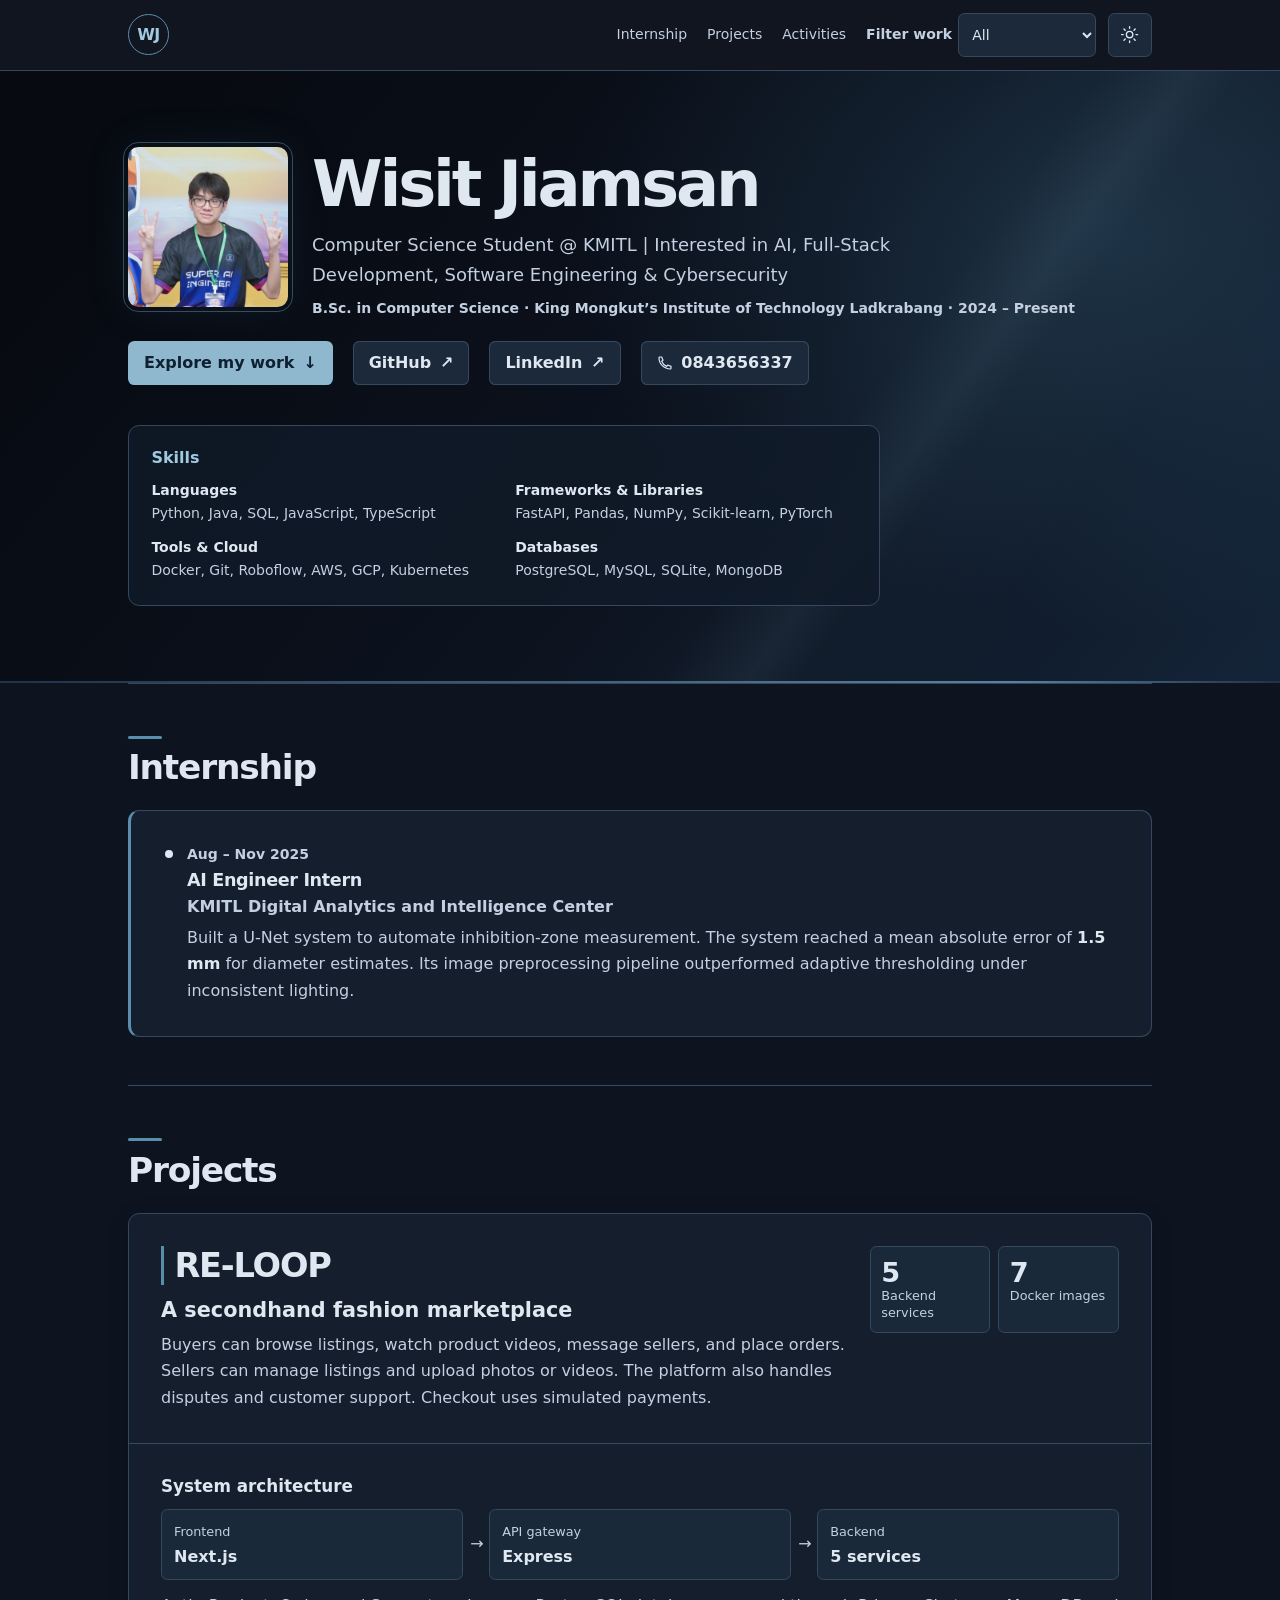
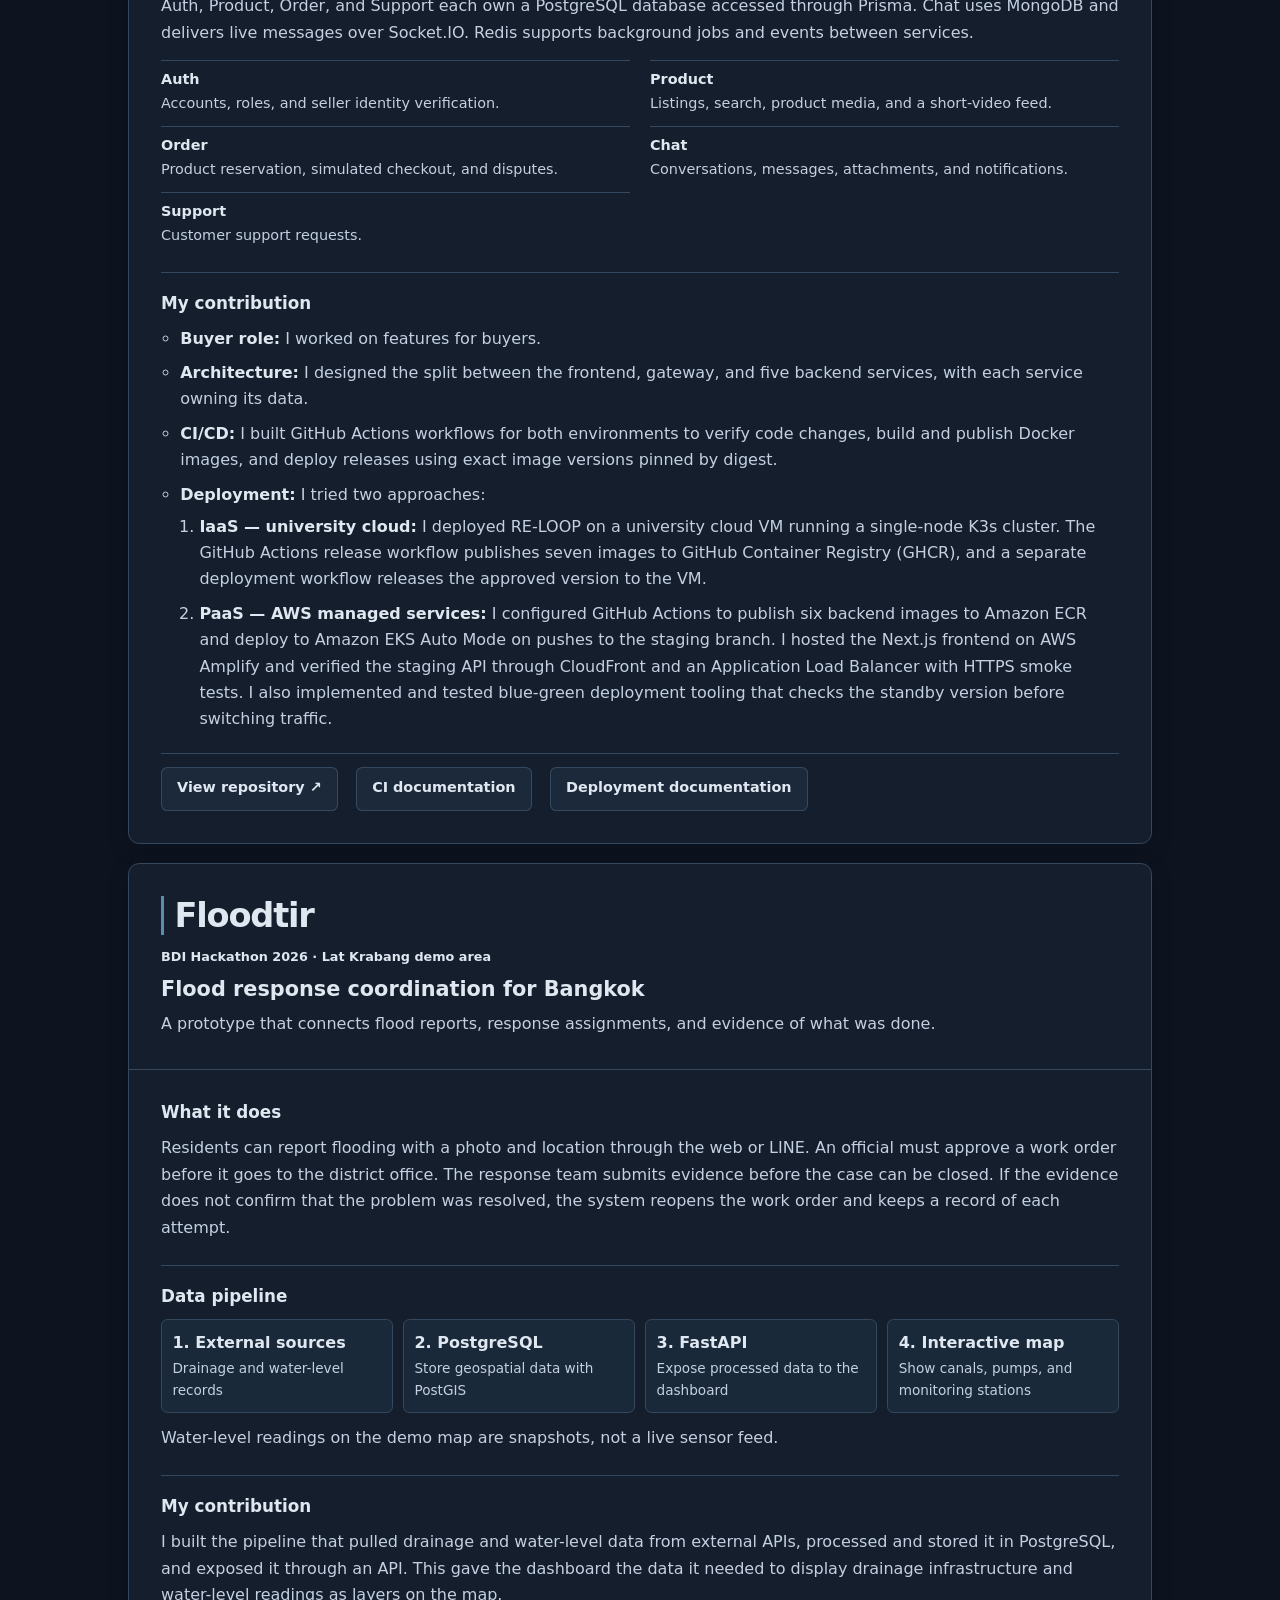
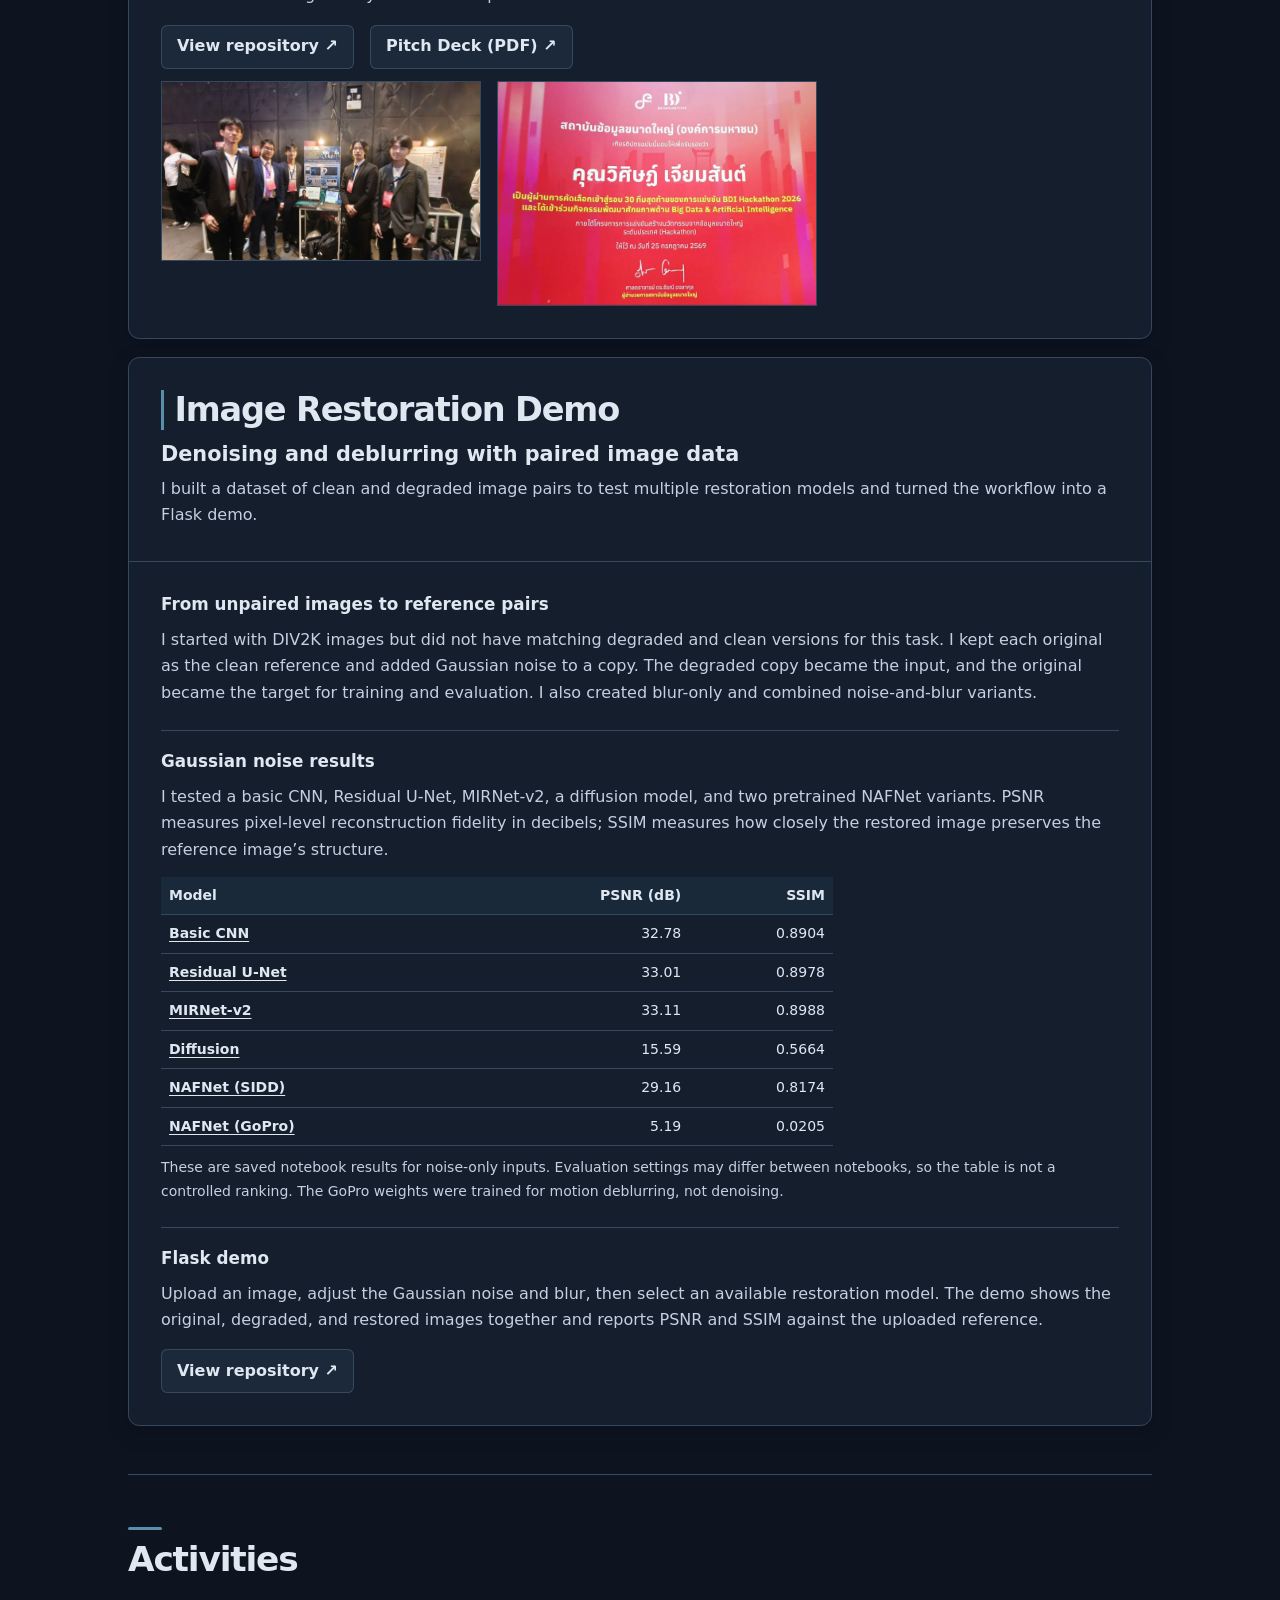
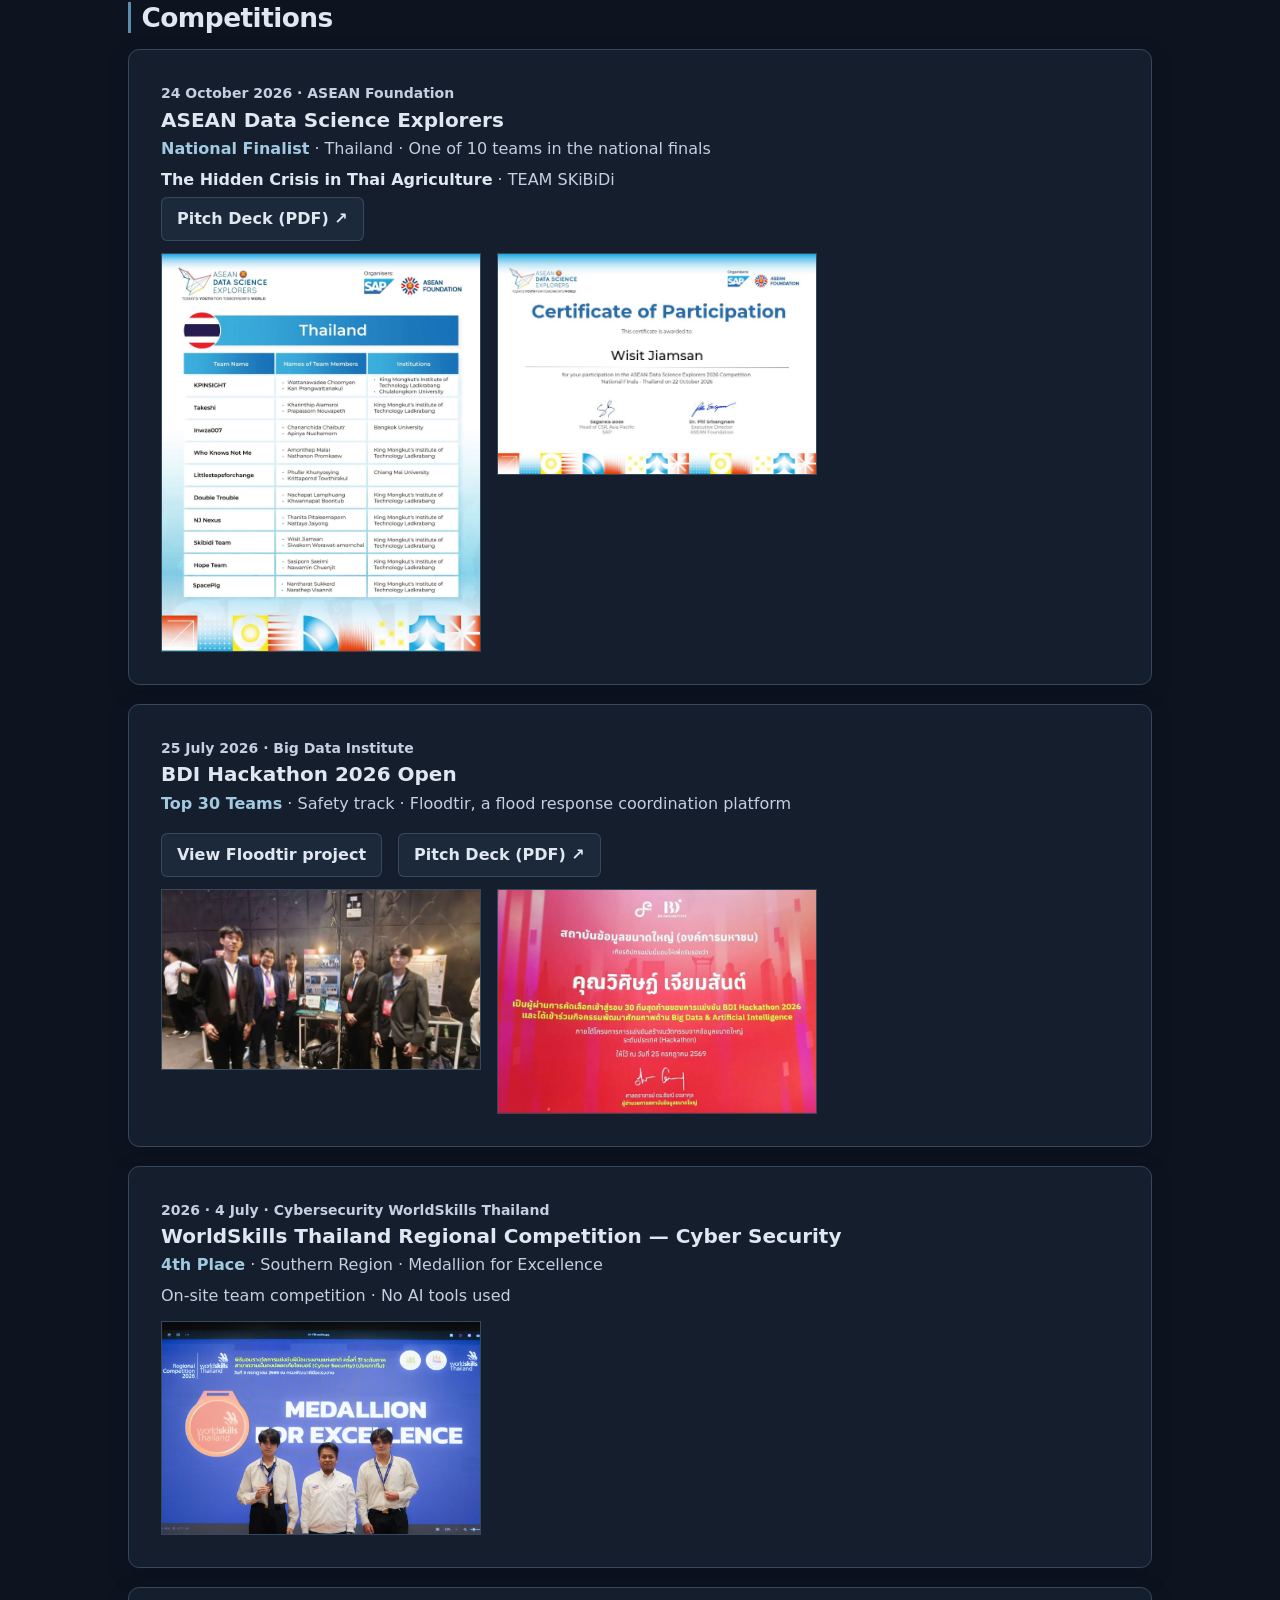
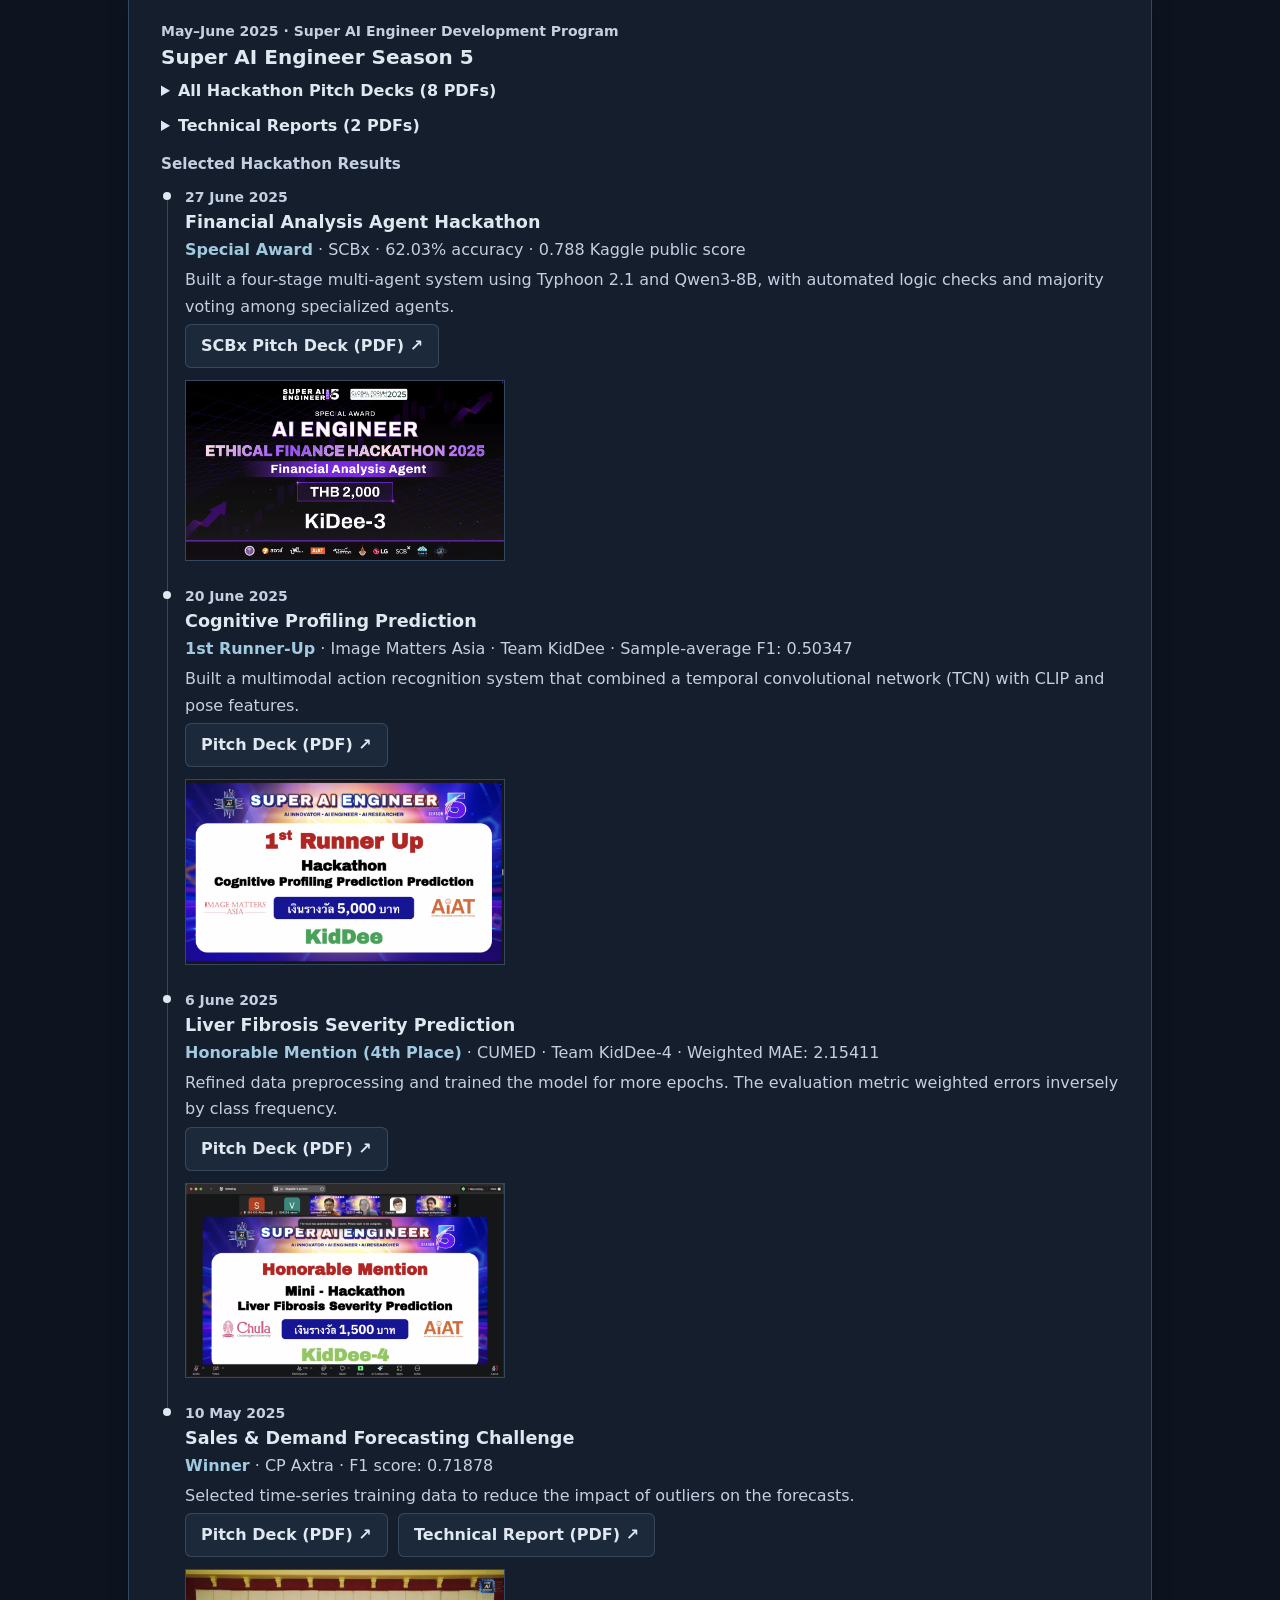
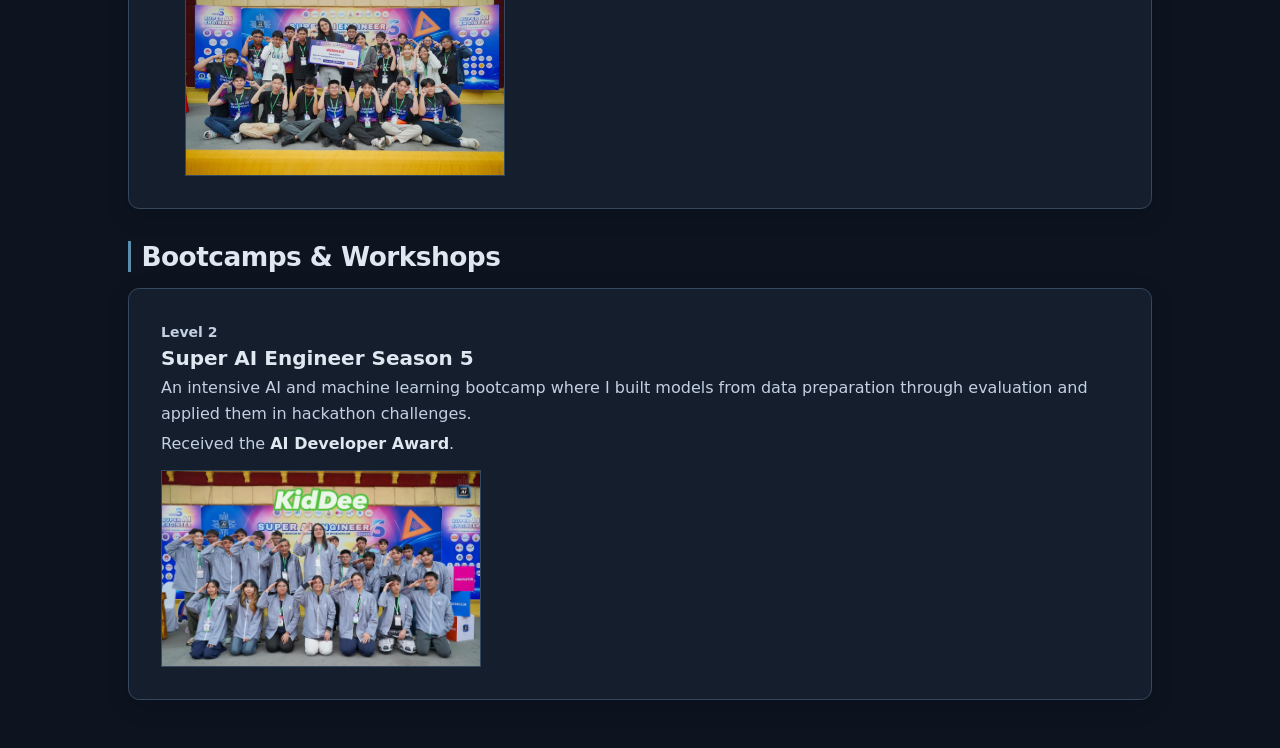
==== commit af2ca3ab: "v3" ====
--- a/index.html
+++ b/index.html
@@ -59,6 +59,12 @@
           <a class="button button-primary" href="#projects">Explore my work <span aria-hidden="true">↓</span></a>
           <a class="button button-secondary" href="https://github.com/wisit23">GitHub <span aria-hidden="true">↗</span></a>
           <a class="button button-secondary" href="https://www.linkedin.com/in/wisit-jiamsan-739437370/">LinkedIn <span aria-hidden="true">↗</span></a>
+          <a class="button button-secondary" href="tel:+66843656337">
+            <svg width="16" height="16" viewBox="0 0 24 24" fill="none" stroke="currentColor" stroke-width="1.8" stroke-linecap="round" stroke-linejoin="round" aria-hidden="true">
+              <path d="M7 3H4a1 1 0 0 0-1 1c0 9.4 7.6 17 17 17a1 1 0 0 0 1-1v-3l-5-2-1.5 2a13 13 0 0 1-7.5-7.5L9 8 7 3Z"/>
+            </svg>
+            0843656337
+          </a>
         </div>
         <div class="skills">
           <h2>Skills</h2>
@@ -123,6 +129,7 @@
               <section class="reloop-section" aria-labelledby="reloop-contribution">
                 <h4 id="reloop-contribution">My contribution</h4>
                 <ul class="reloop-delivery">
+                  <li><strong>Buyer role:</strong> I worked on features for buyers.</li>
                   <li><strong>Architecture:</strong> I designed the split between the frontend, gateway, and five backend services, with each service owning its data.</li>
                   <li><strong>CI/CD:</strong> I built GitHub Actions workflows for both environments to verify code changes, build and publish Docker images, and deploy releases using exact image versions pinned by digest.</li>
                   <li>
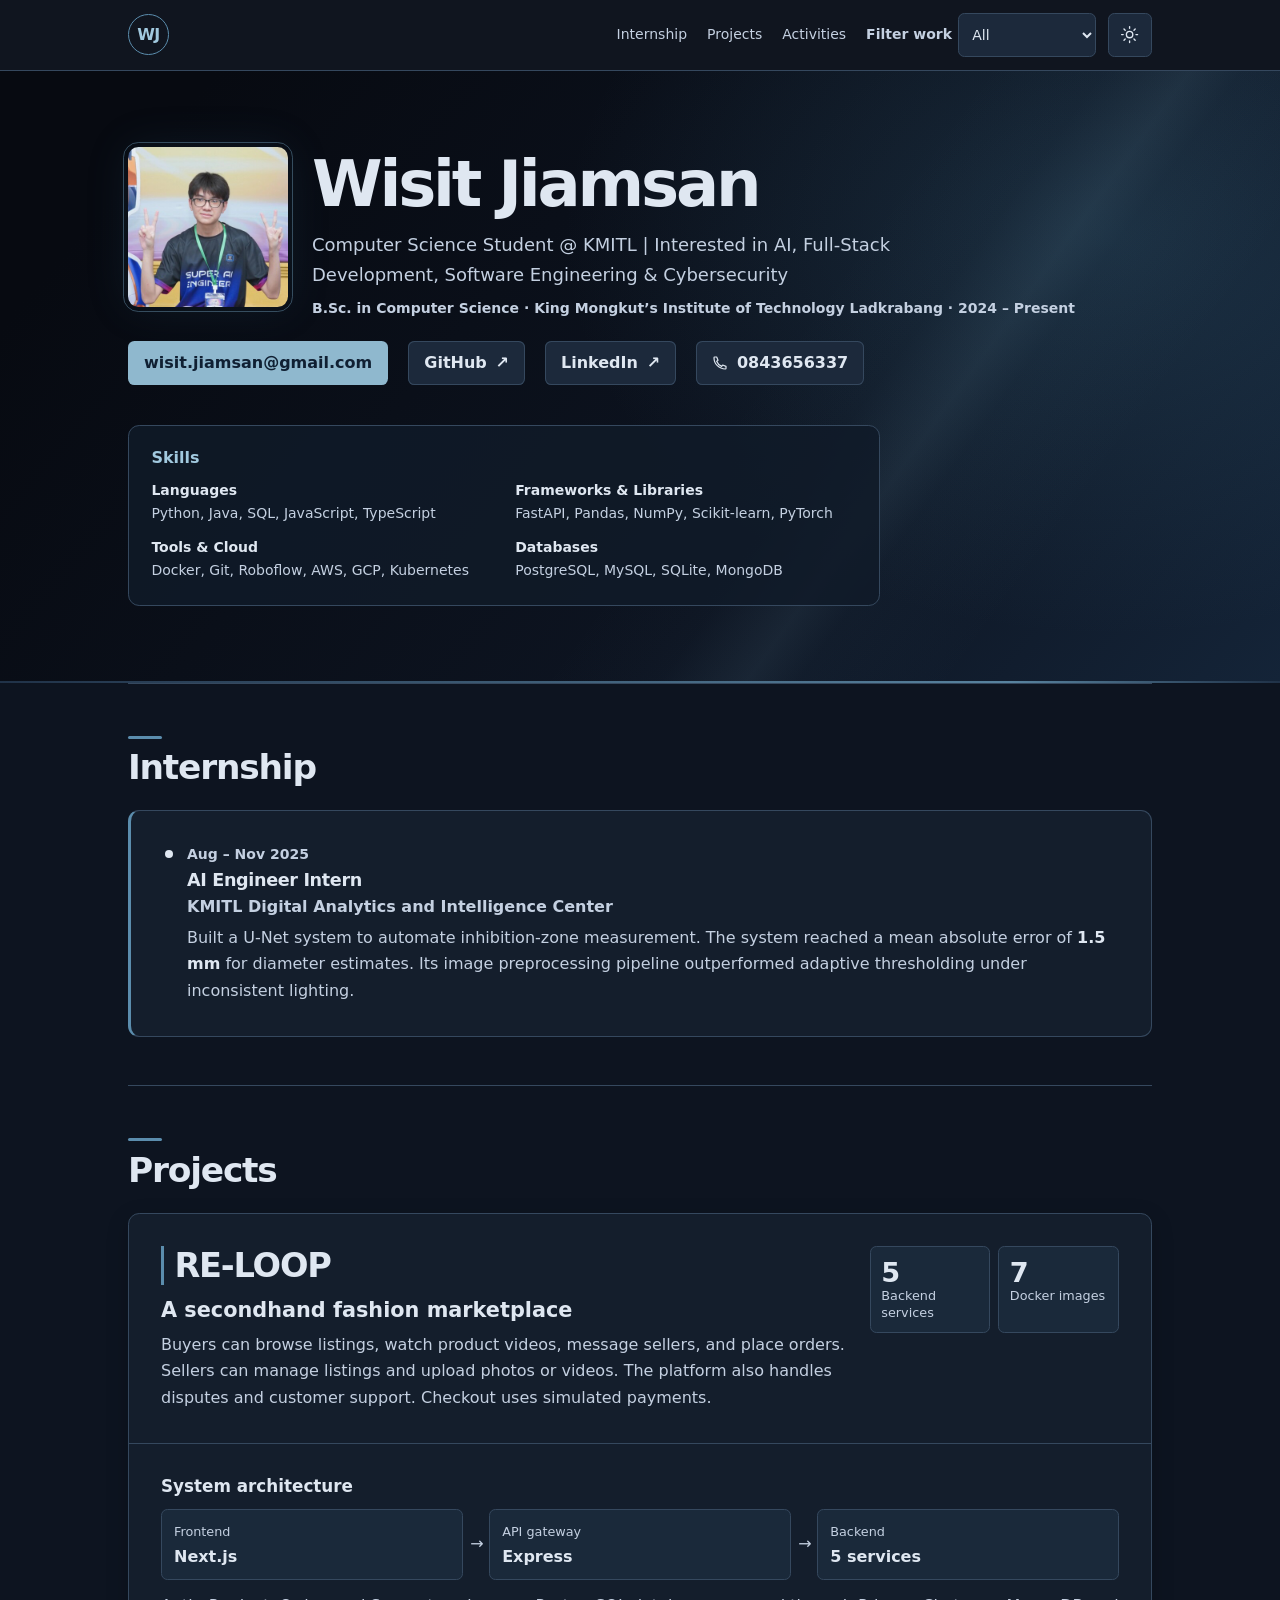
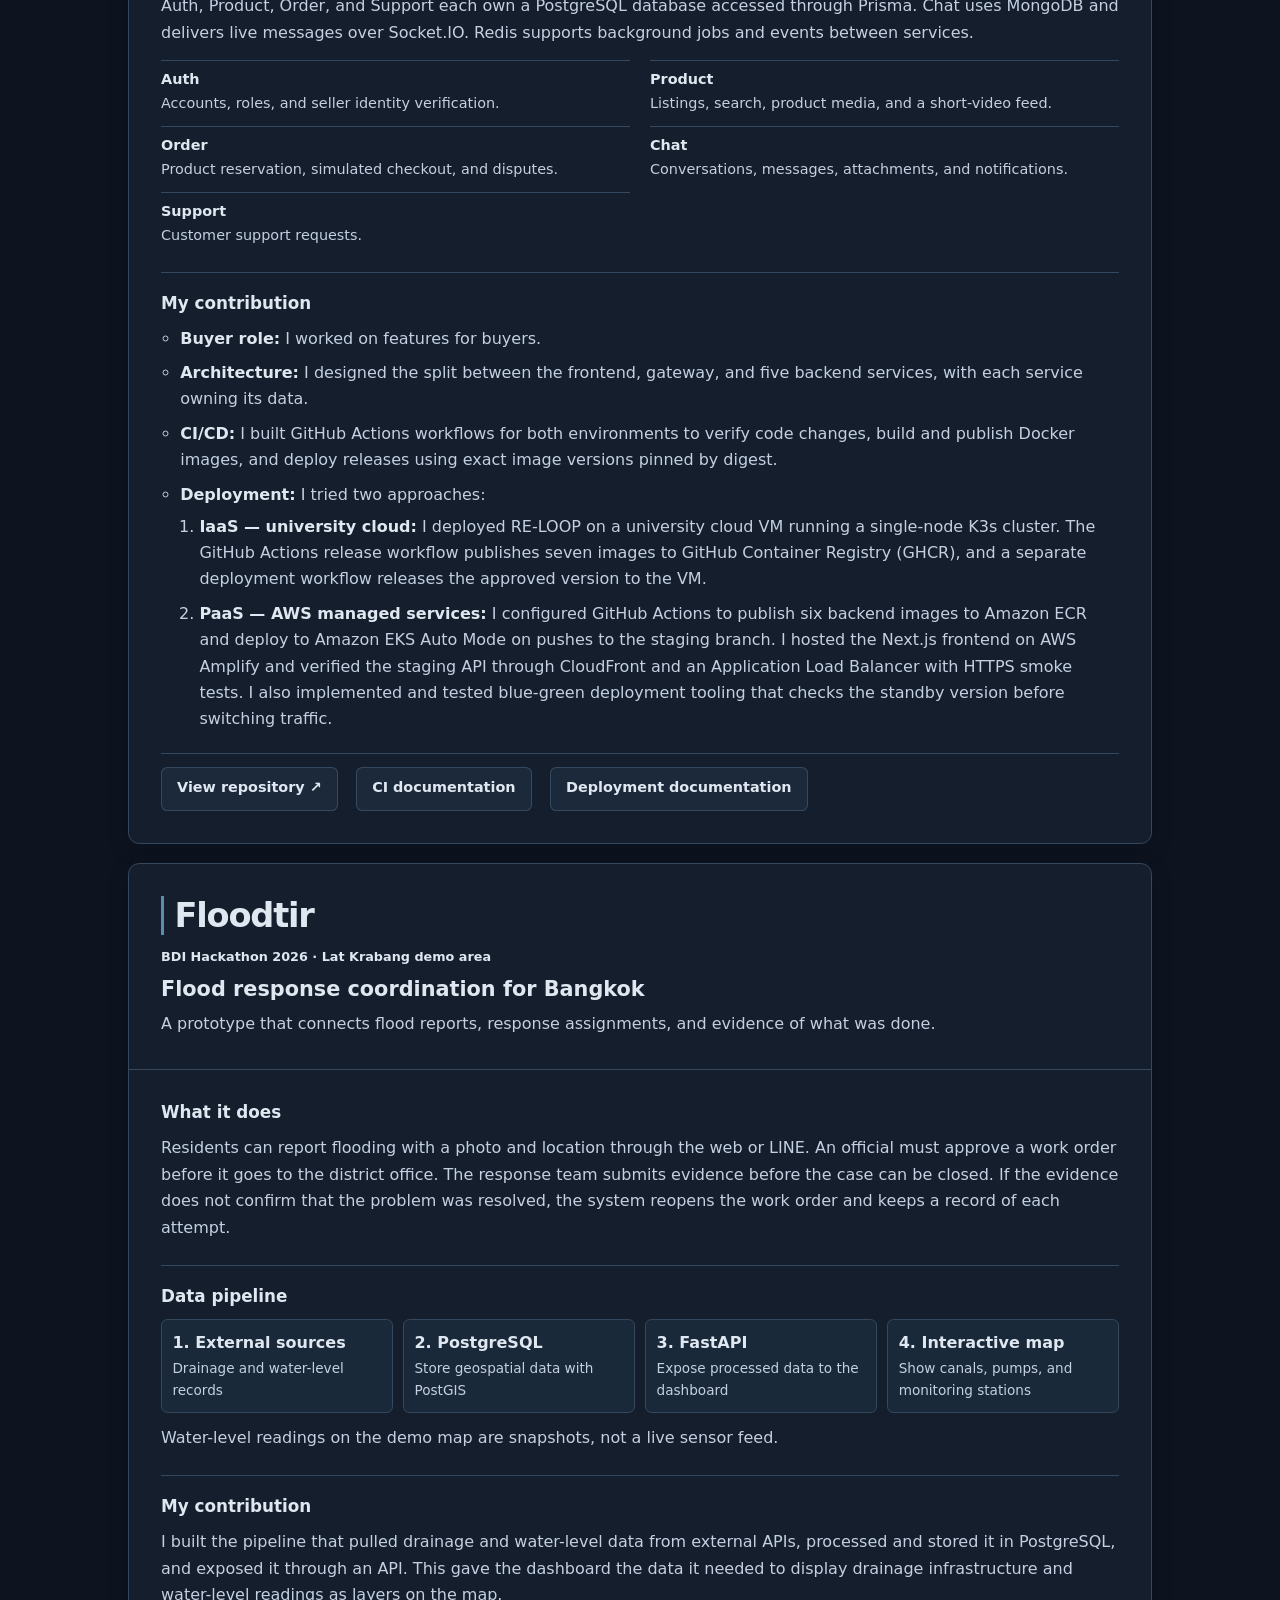
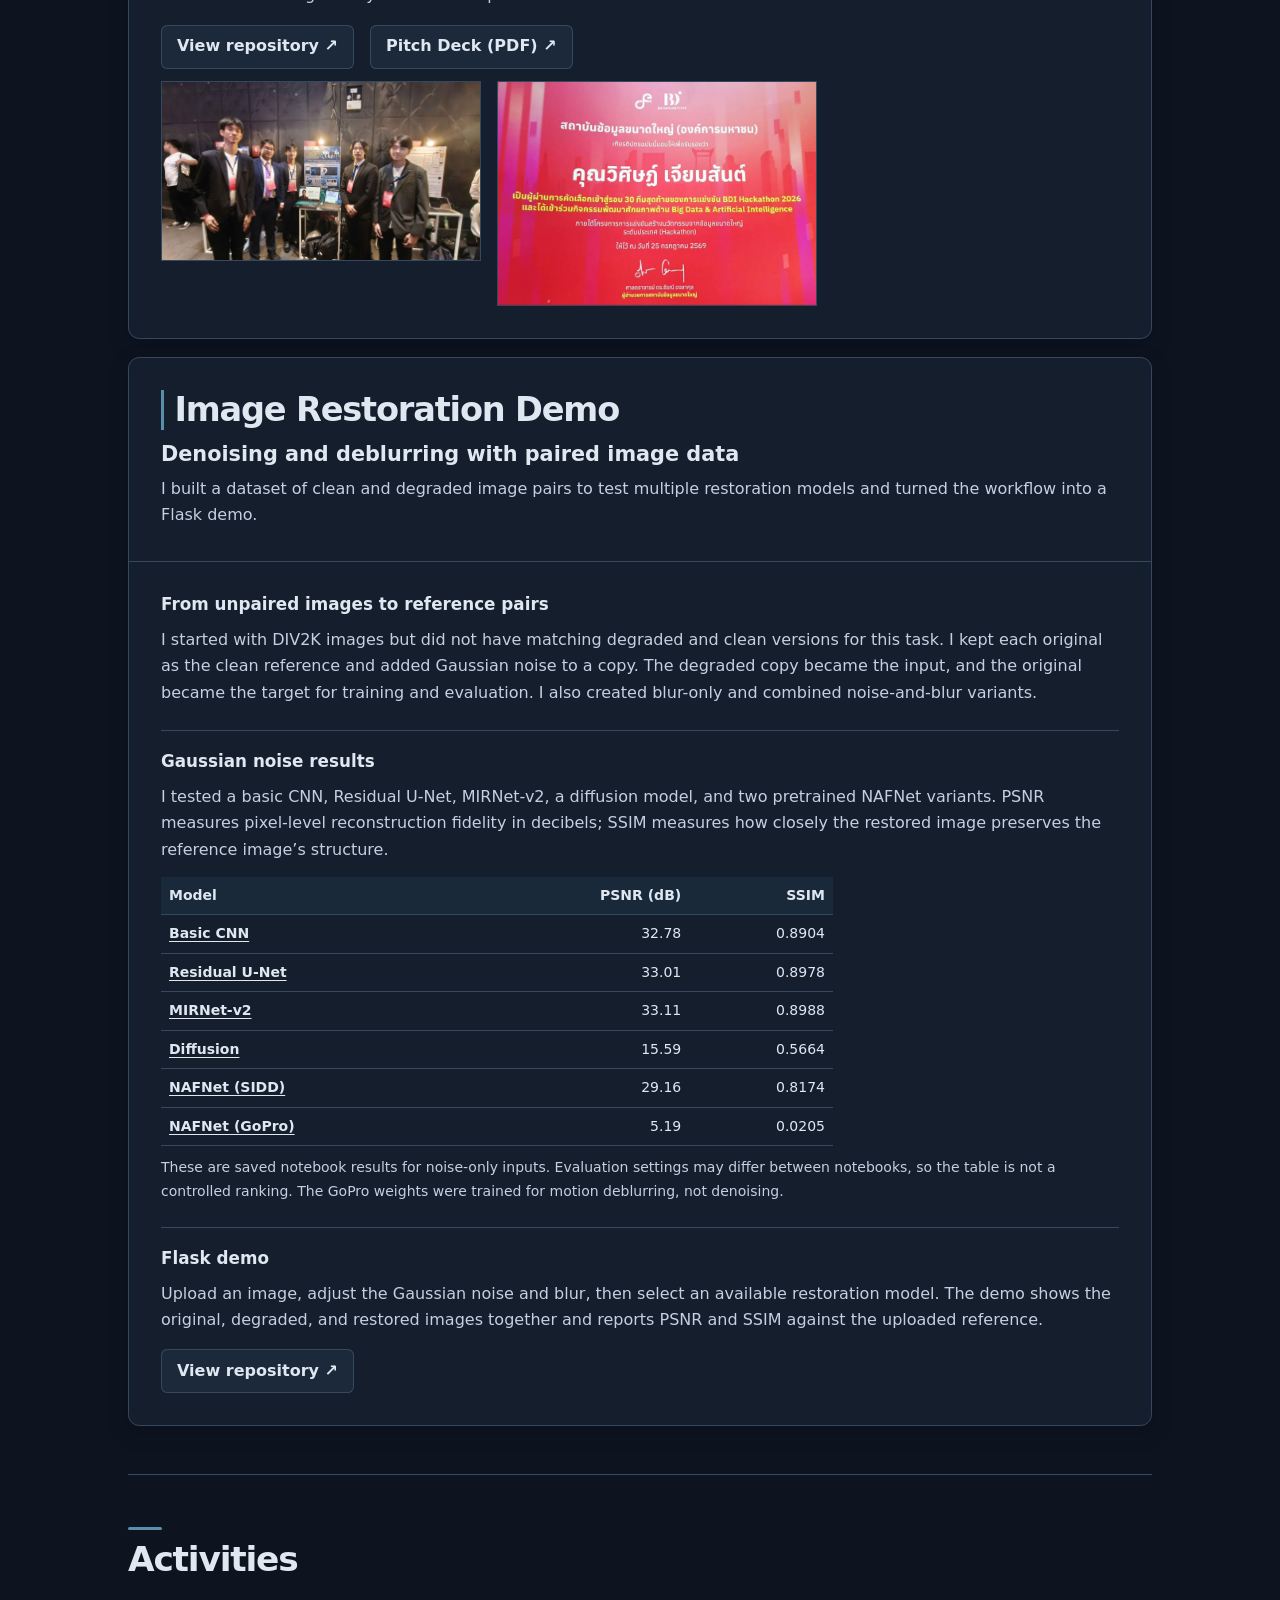
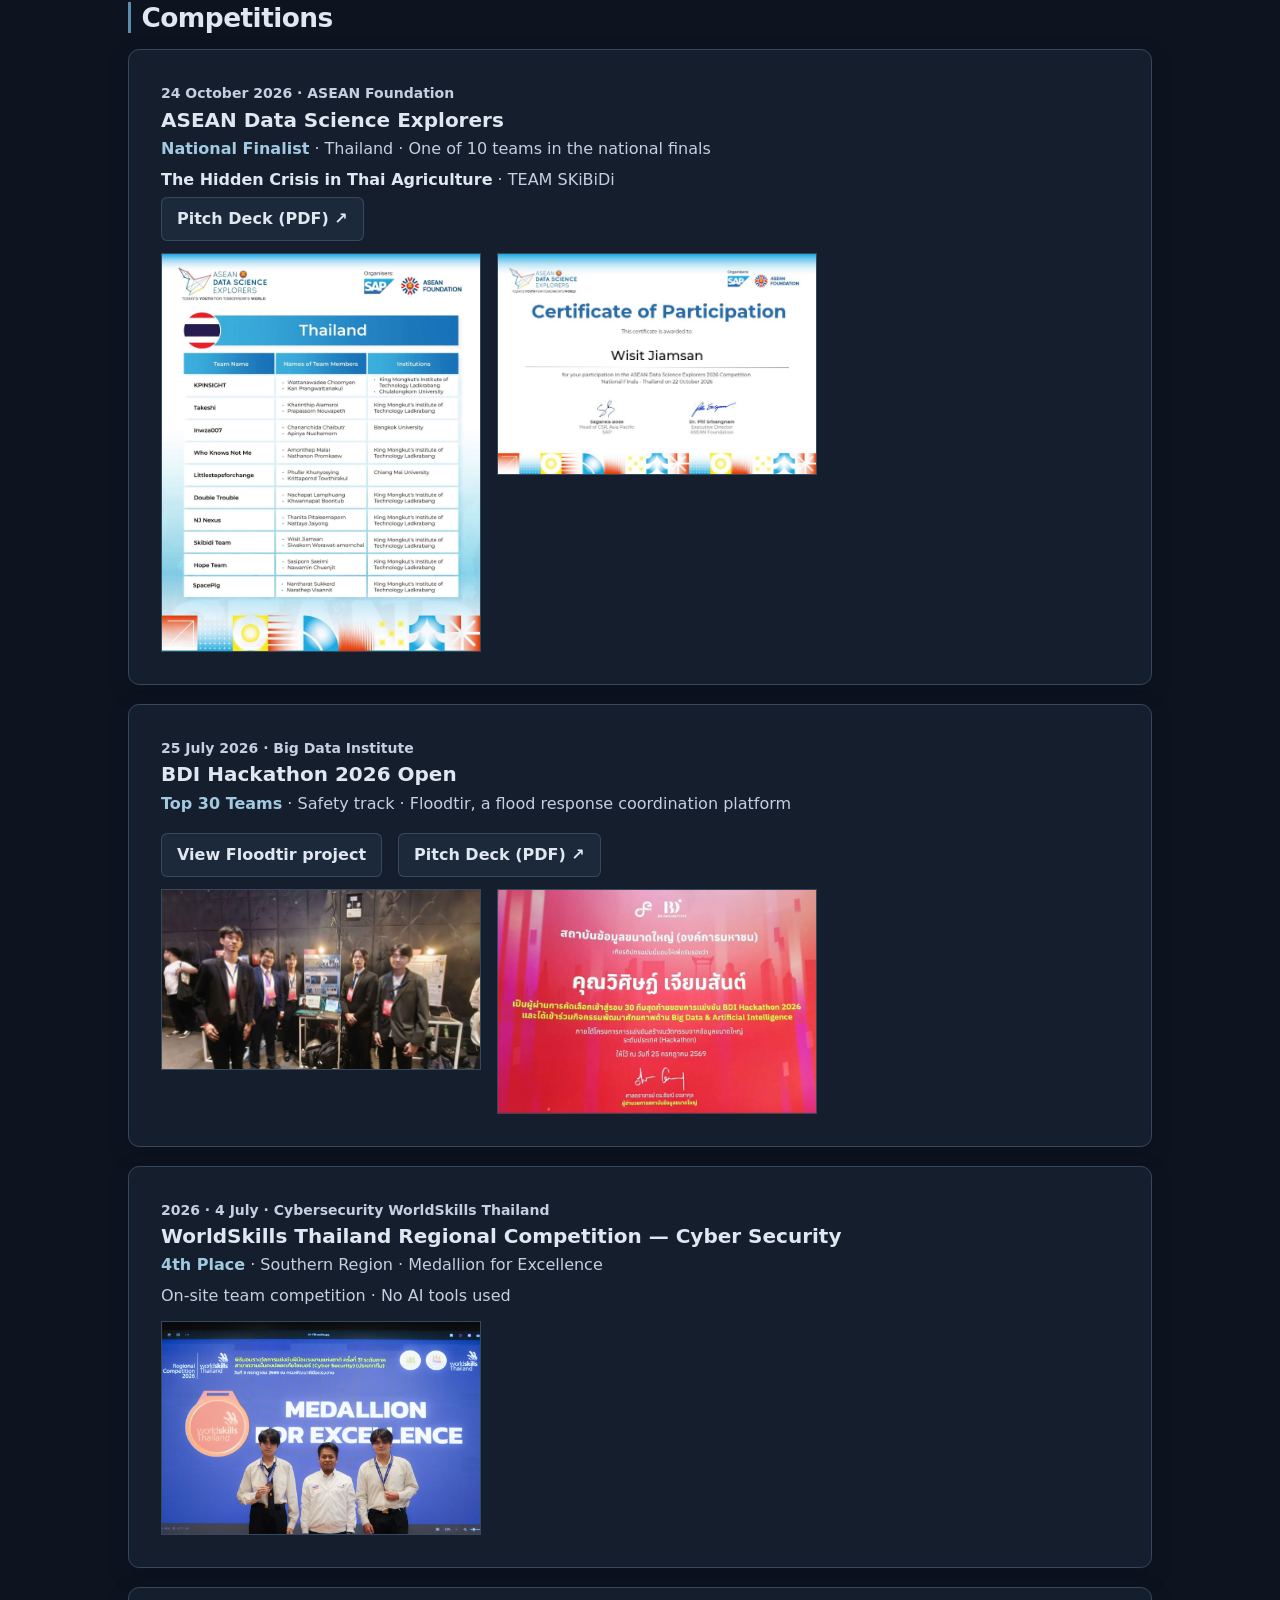
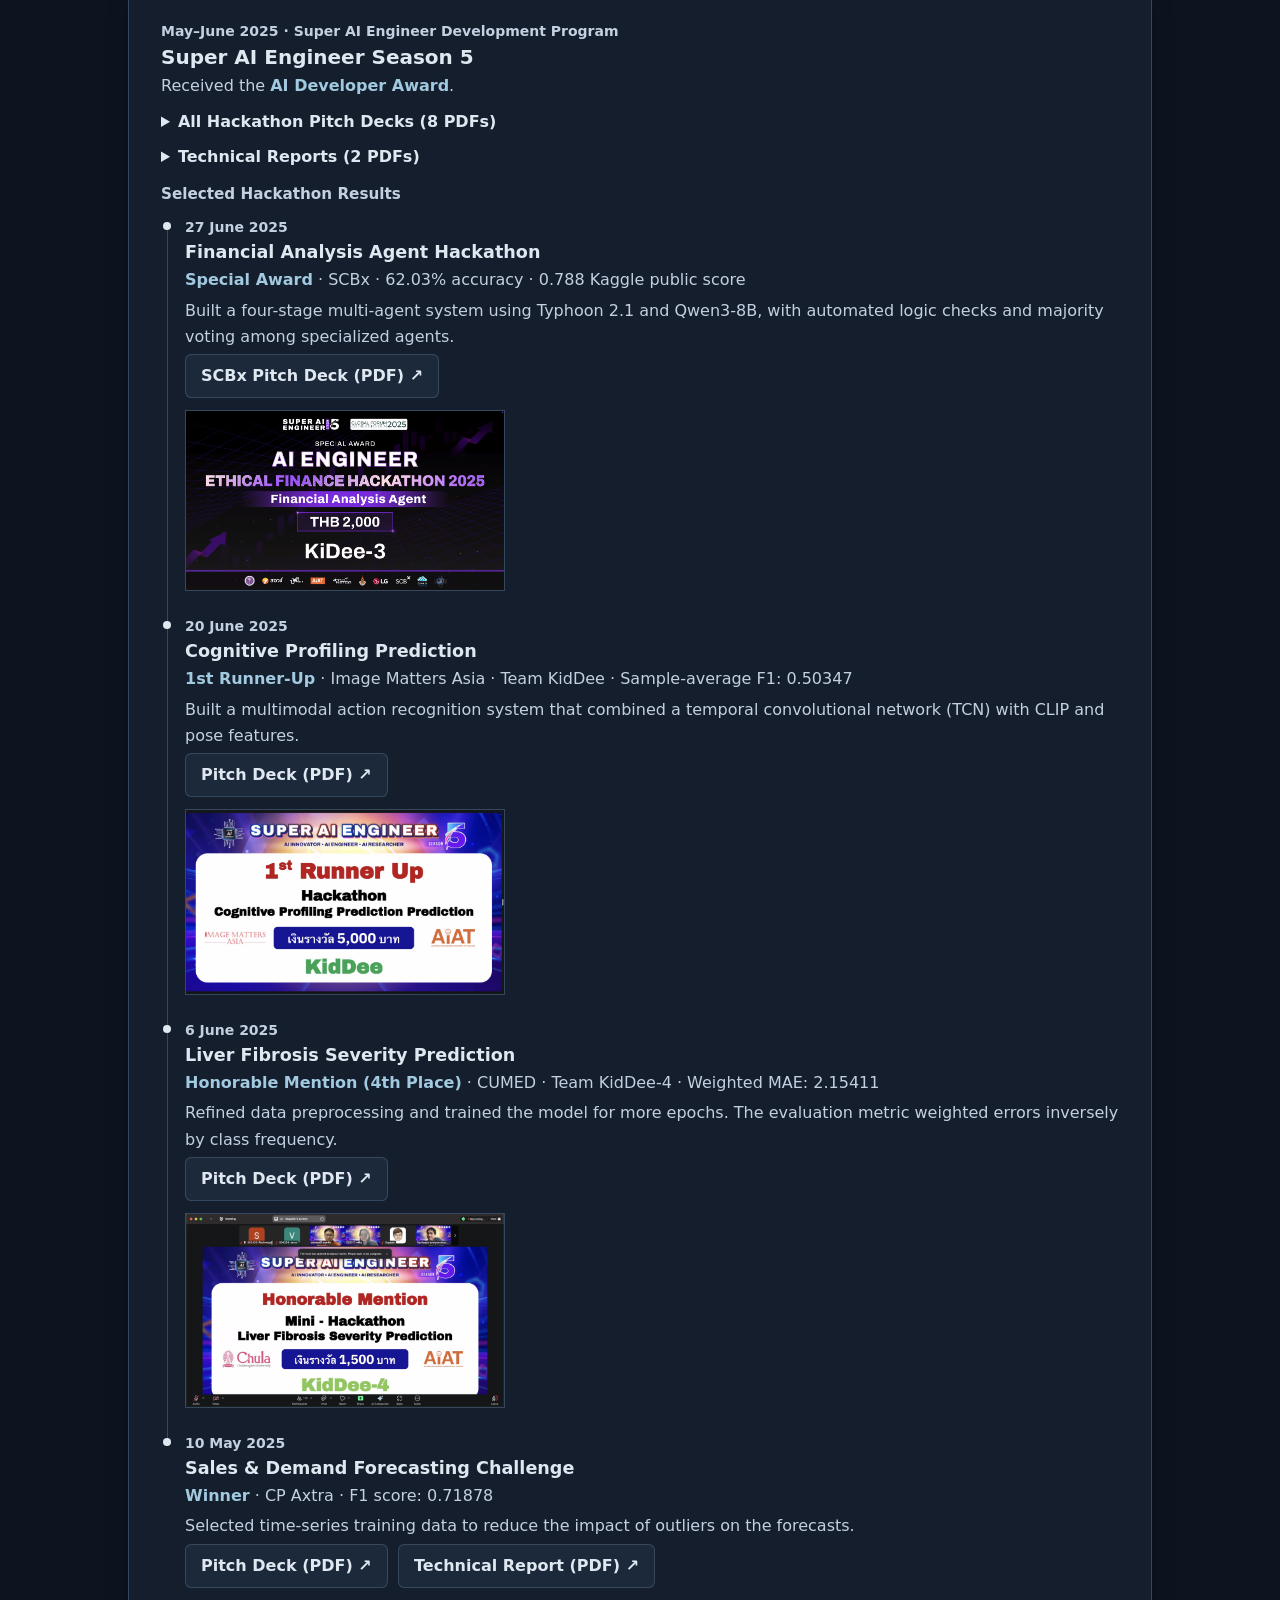
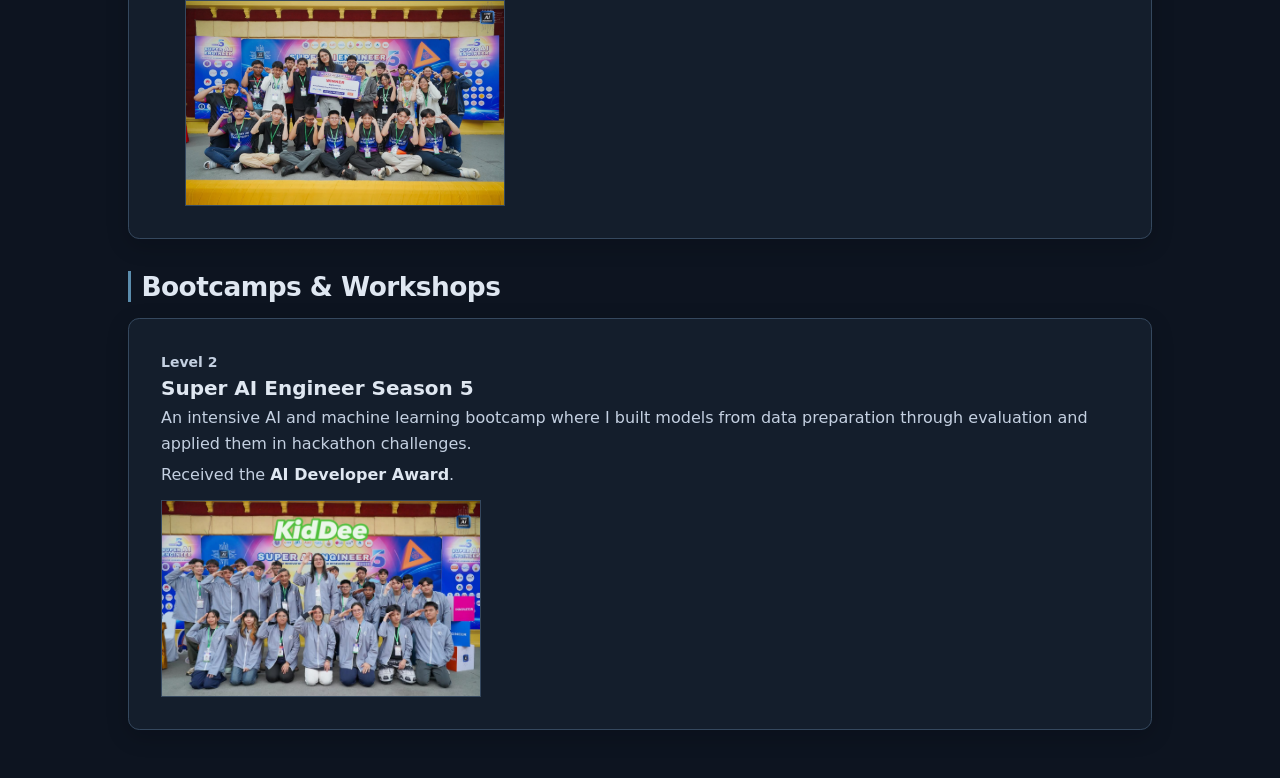
==== commit 0ce529da: "v4" ====
--- a/index.html
+++ b/index.html
@@ -6,6 +6,7 @@
   <meta name="description" content="Wisit Jiamsan’s portfolio: applied AI, computer vision, and software engineering projects.">
   <meta name="theme-color" content="#10151f">
   <title>Wisit Jiamsan — AI &amp; Software Portfolio</title>
+  <link rel="icon" type="image/svg+xml" href="assets/favicon.svg">
   <script src="theme.js"></script>
   <link rel="stylesheet" href="style.css">
   <script src="filters.js" defer></script>
@@ -56,7 +57,7 @@
           <p class="kicker education">B.Sc. in Computer Science · King Mongkut’s Institute of Technology Ladkrabang · 2024 – Present</p>
         </div>
         <div class="hero-actions">
-          <a class="button button-primary" href="#projects">Explore my work <span aria-hidden="true">↓</span></a>
+          <a class="button button-primary" href="mailto:wisit.jiamsan@gmail.com">wisit.jiamsan@gmail.com</a>
           <a class="button button-secondary" href="https://github.com/wisit23">GitHub <span aria-hidden="true">↗</span></a>
           <a class="button button-secondary" href="https://www.linkedin.com/in/wisit-jiamsan-739437370/">LinkedIn <span aria-hidden="true">↗</span></a>
           <a class="button button-secondary" href="tel:+66843656337">
@@ -296,6 +297,7 @@
         <li id="super-ai-hackathons" class="hackathon-group" aria-labelledby="super-ai-hackathons-title" data-work-group>
           <p class="timeline-label"><time datetime="2025-05">May</time>–<time datetime="2025-06">June 2025</time> · Super AI Engineer Development Program</p>
           <h4 id="super-ai-hackathons-title">Super AI Engineer Season 5</h4>
+          <p>Received the <strong>AI Developer Award</strong>.</p>
           <details class="pitch-deck-list">
             <summary>All Hackathon Pitch Decks (8 PDFs)</summary>
             <ul role="list">
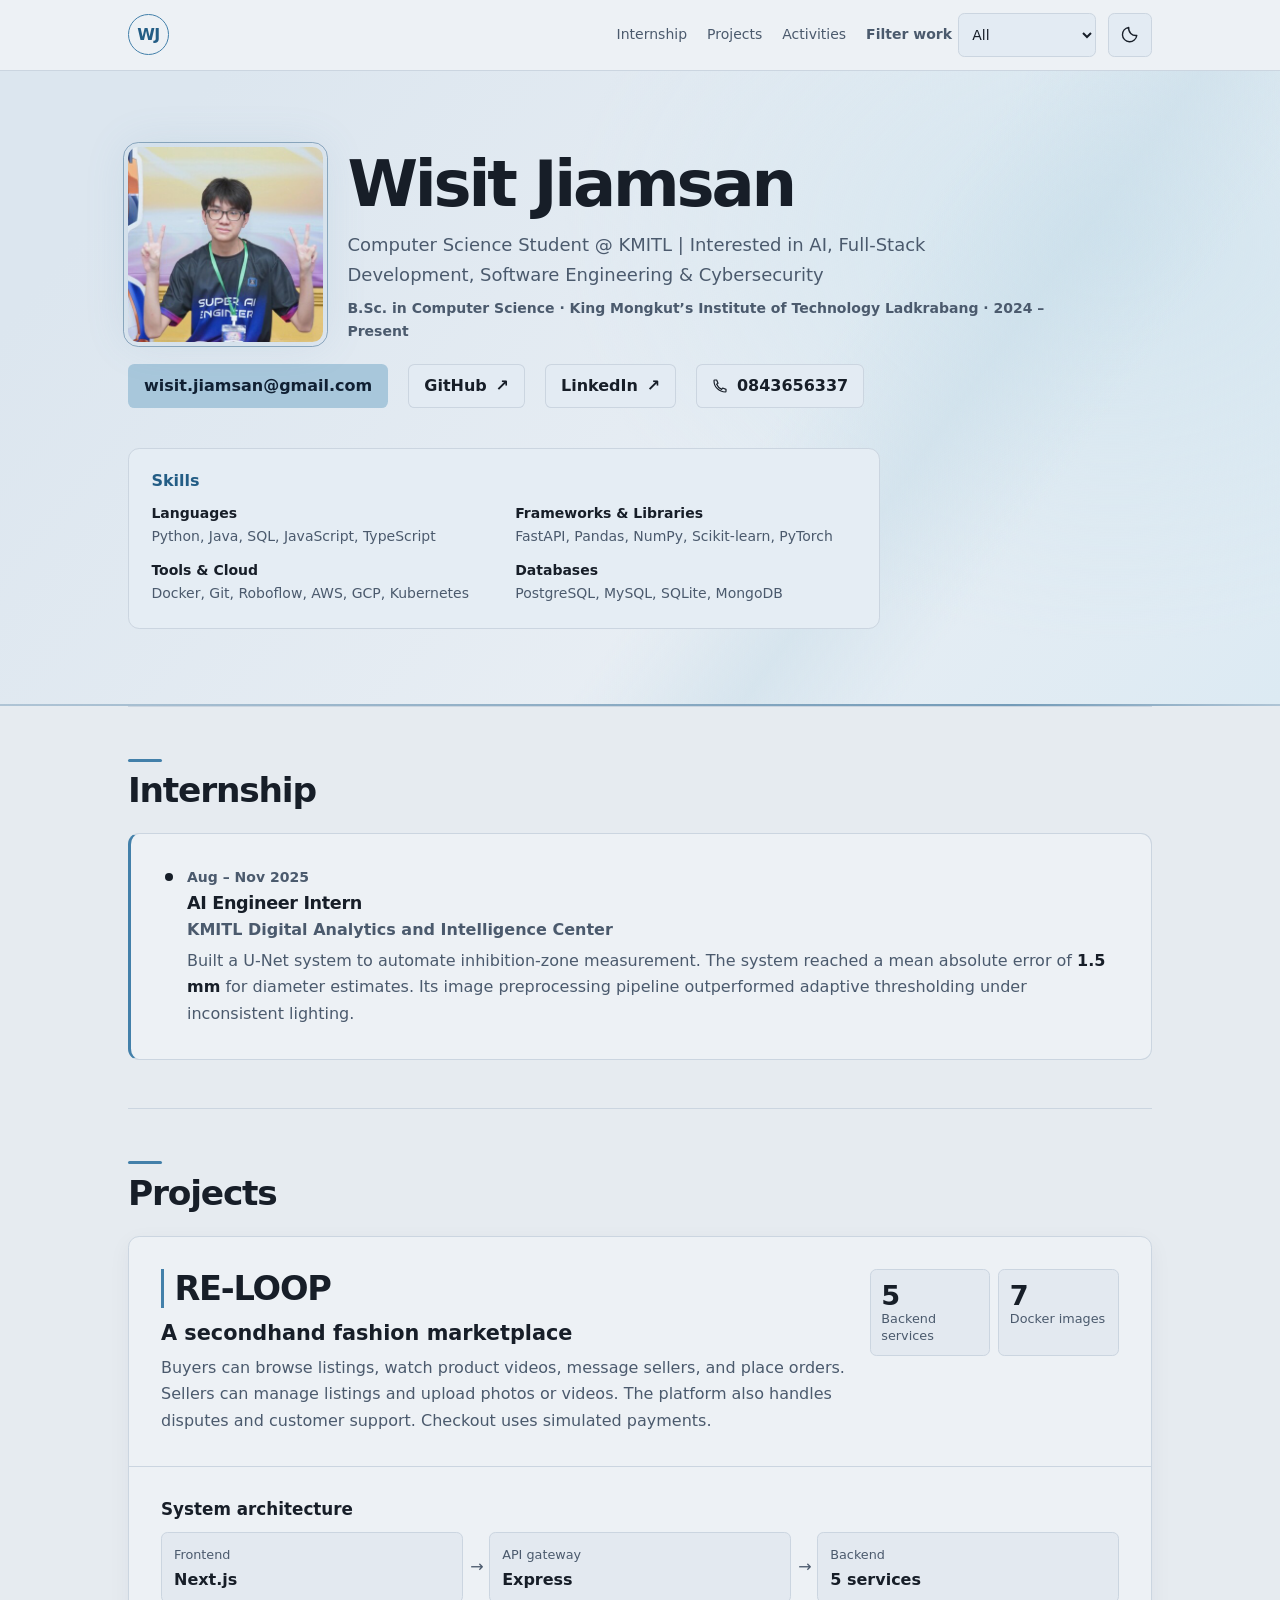
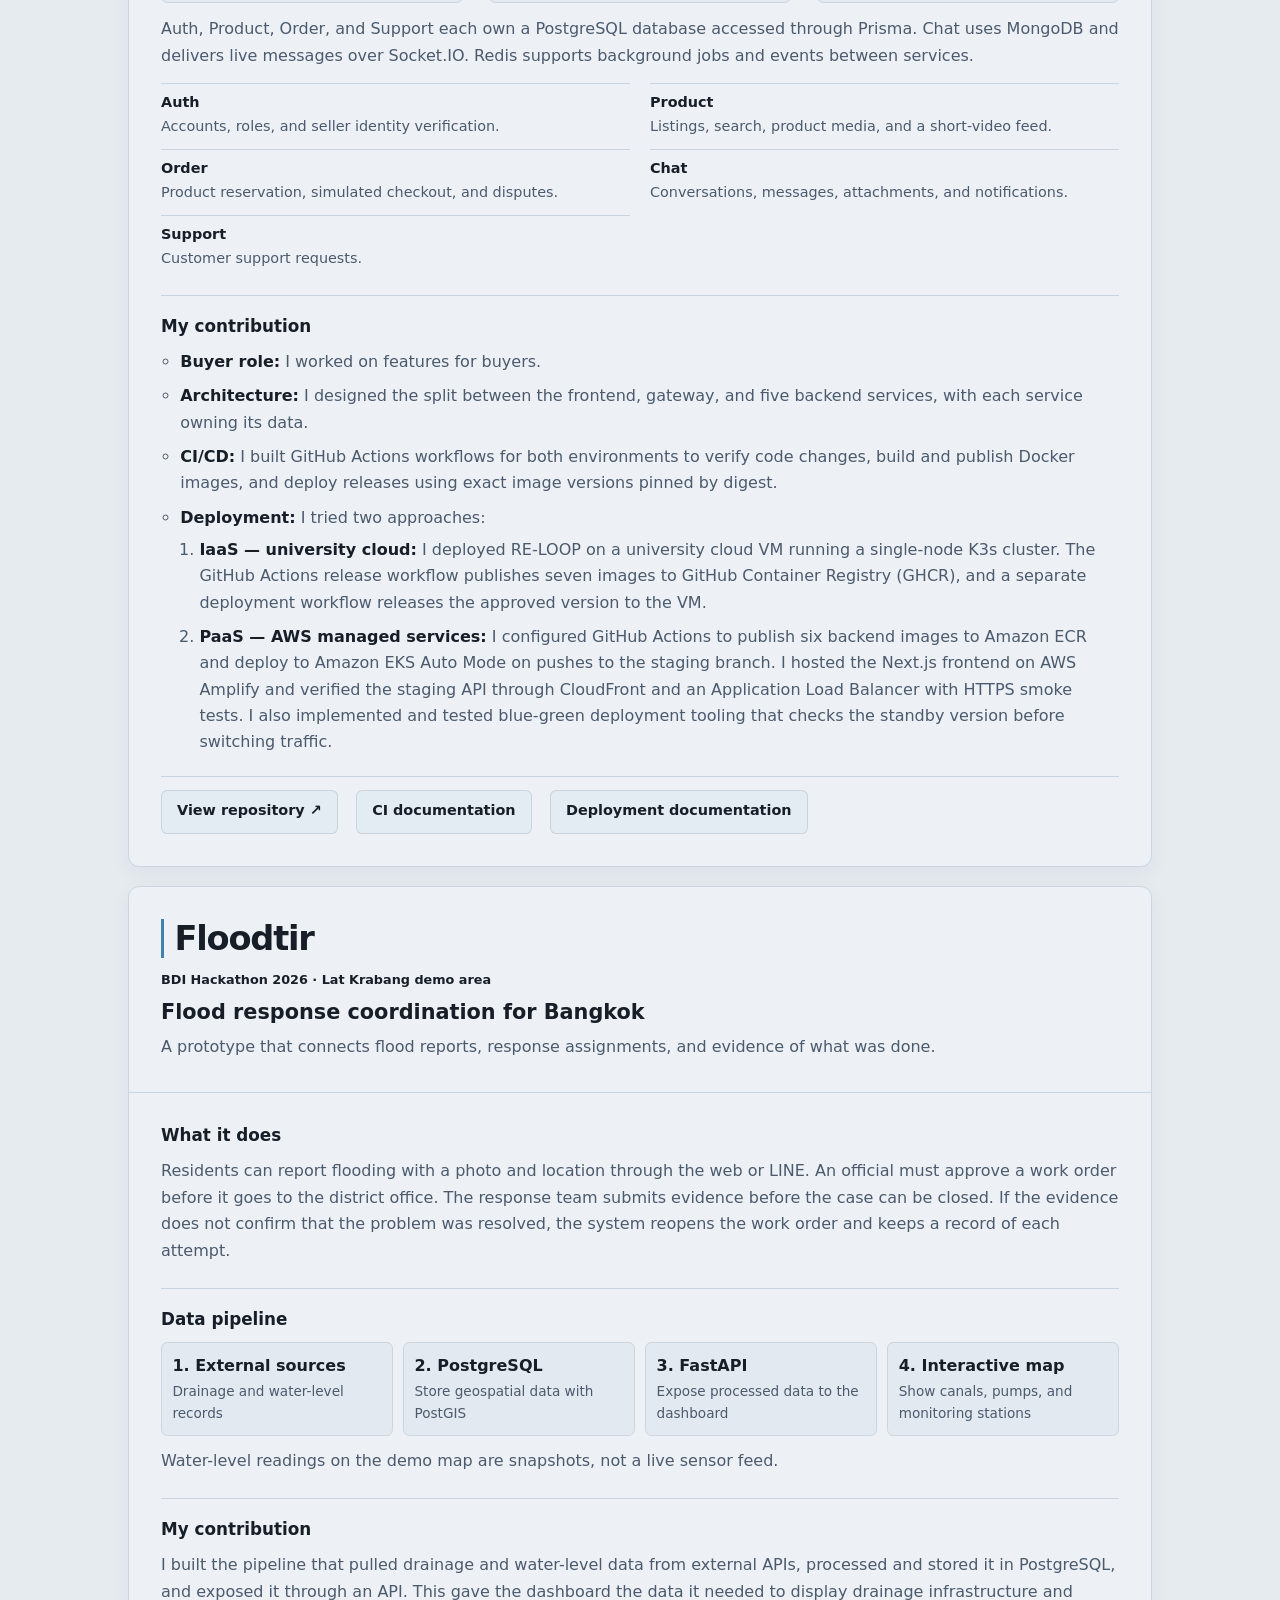
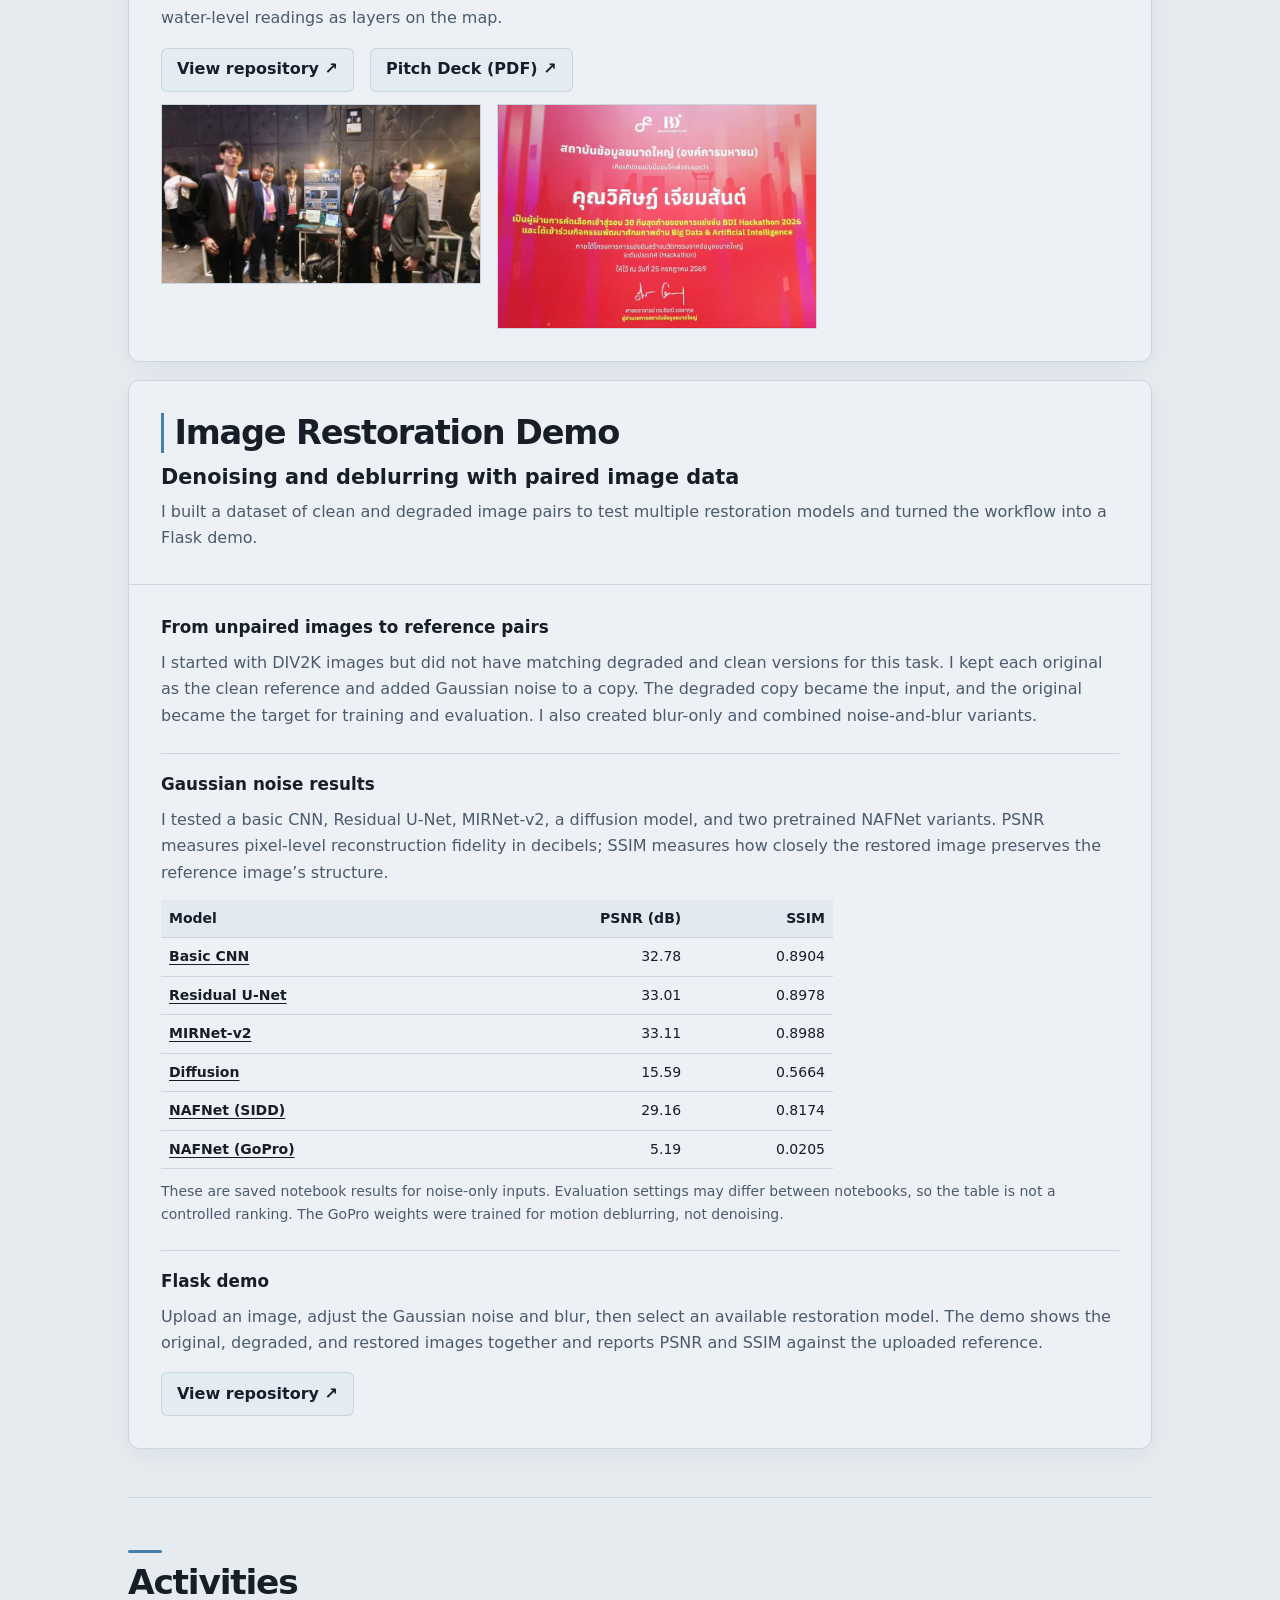
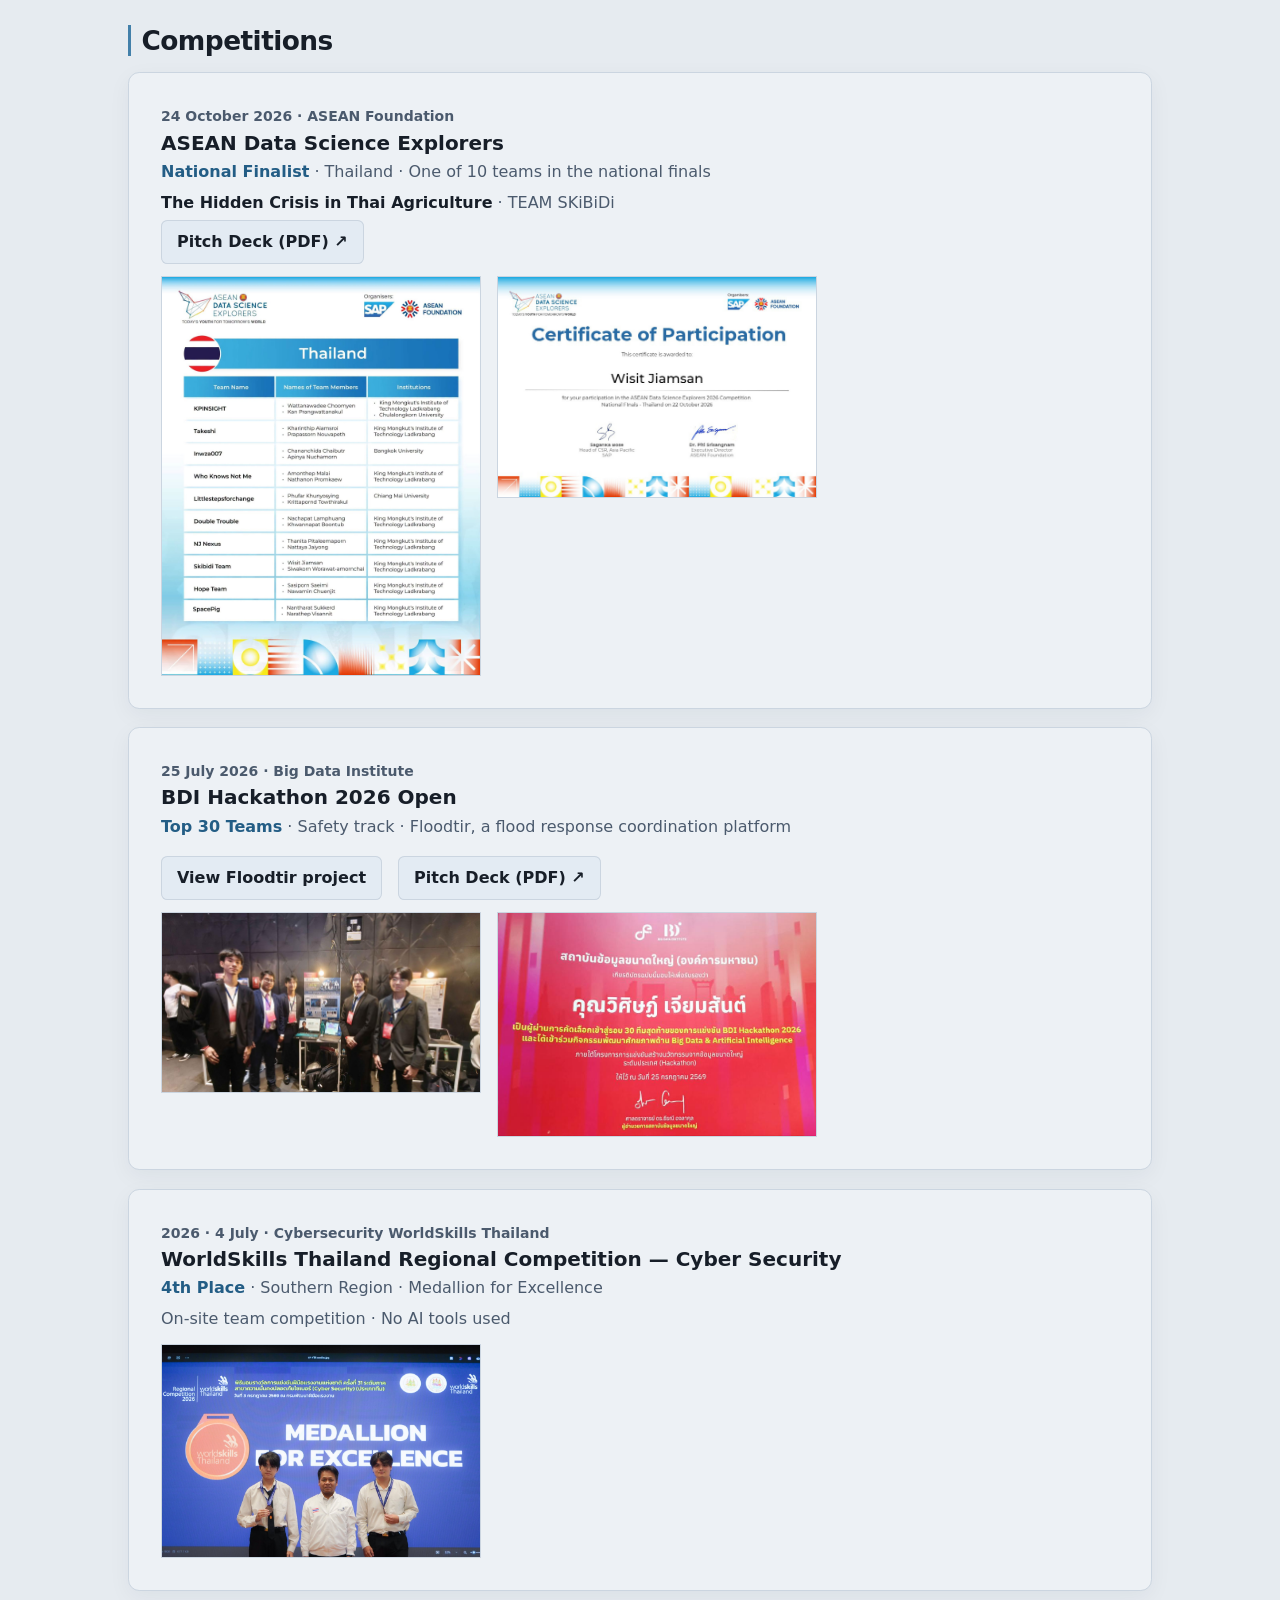
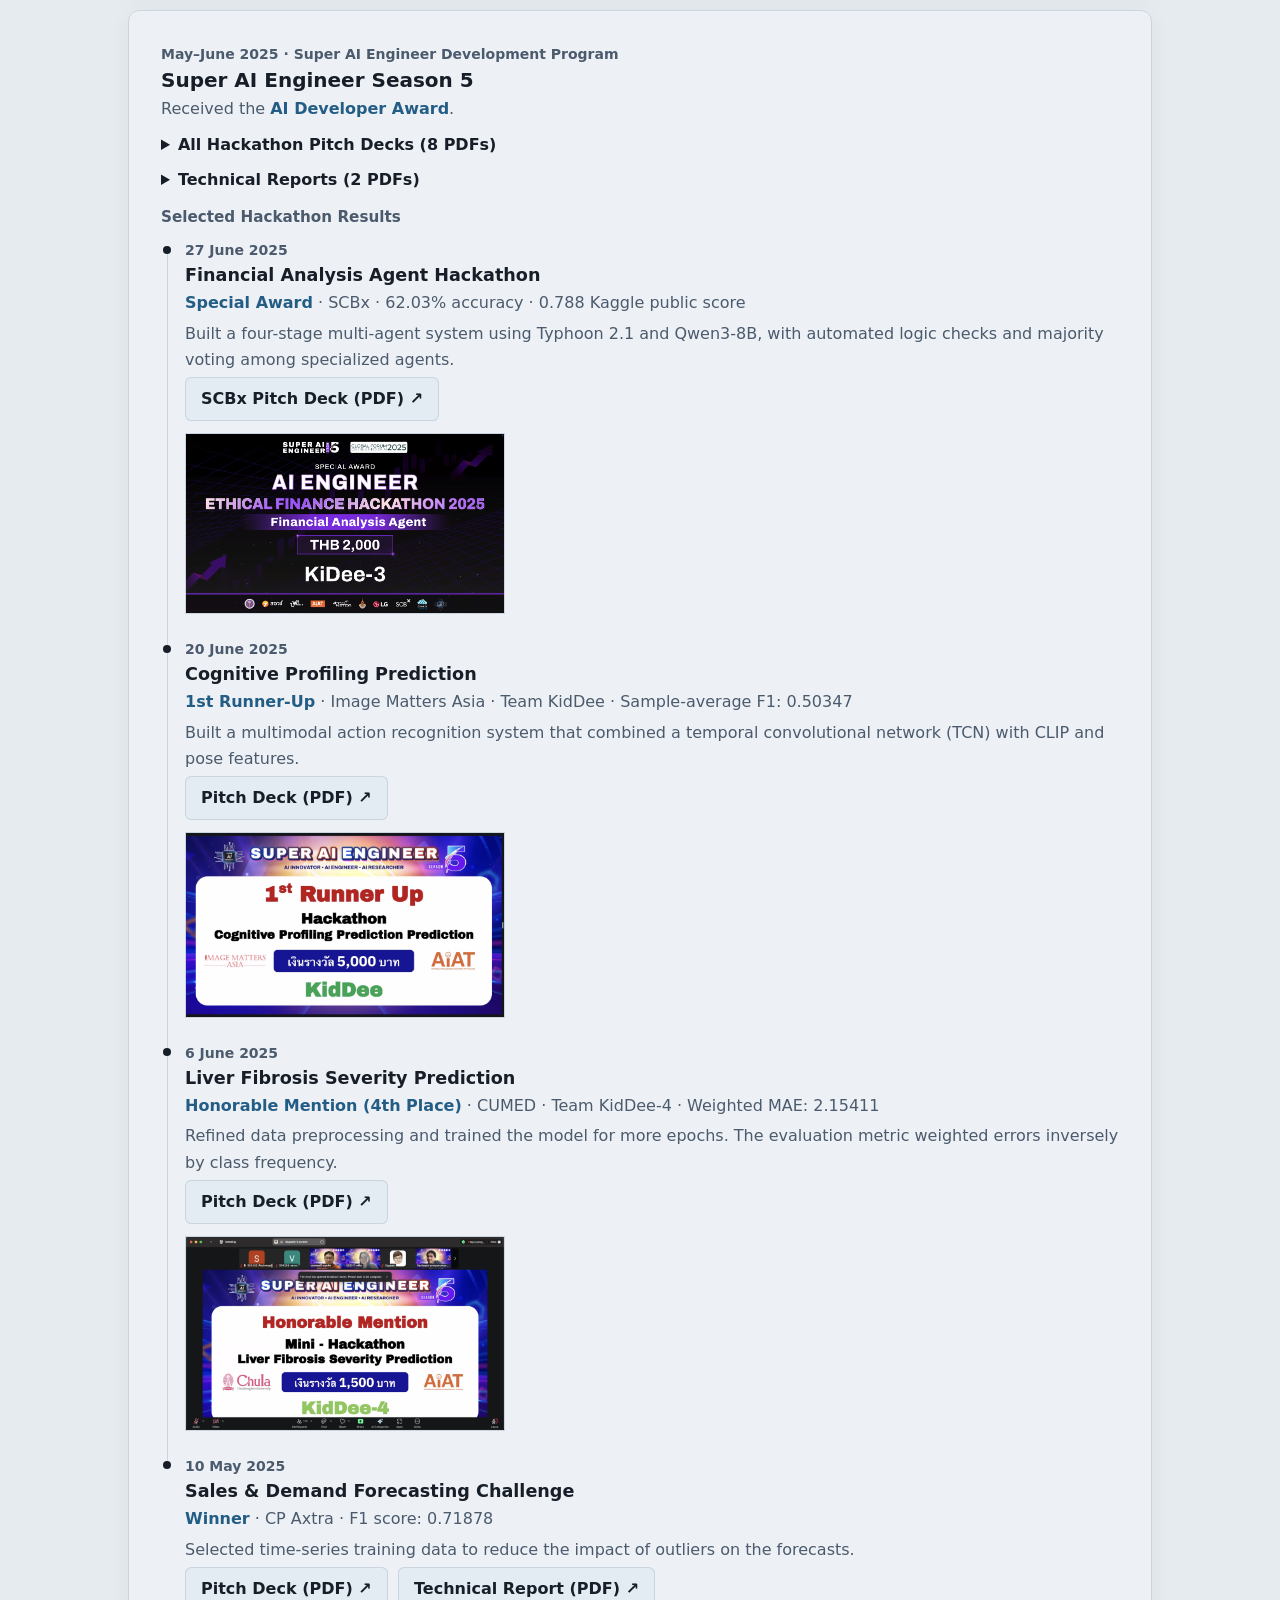
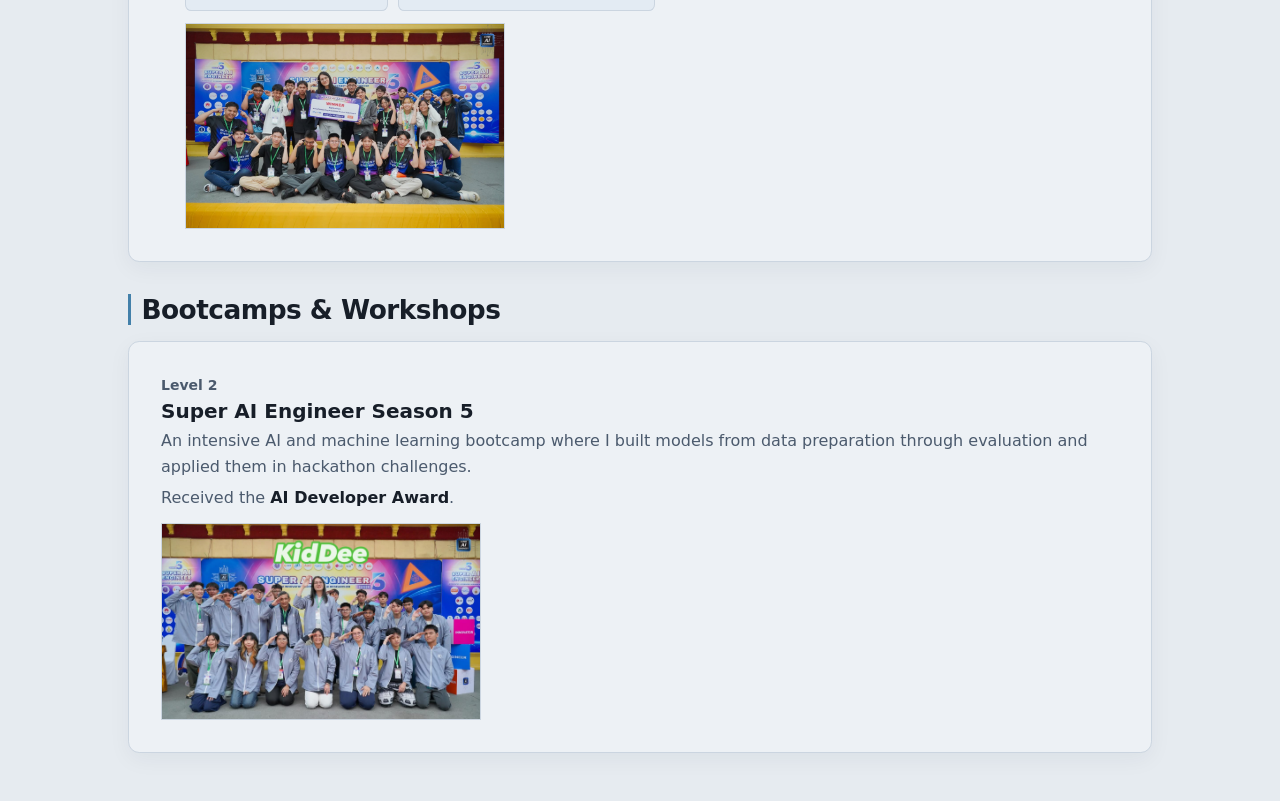
==== commit d1572136: "v5" ====
--- a/index.html
+++ b/index.html
@@ -1,10 +1,11 @@
 <!doctype html>
-<html lang="en">
+<html lang="en" data-theme="hope">
 <head>
   <meta charset="utf-8">
+  <base target="_blank">
   <meta name="viewport" content="width=device-width, initial-scale=1">
   <meta name="description" content="Wisit Jiamsan’s portfolio: applied AI, computer vision, and software engineering projects.">
-  <meta name="theme-color" content="#10151f">
+  <meta name="theme-color" content="#edf1f5">
   <title>Wisit Jiamsan — AI &amp; Software Portfolio</title>
   <link rel="icon" type="image/svg+xml" href="assets/favicon.svg">
   <script src="theme.js"></script>
@@ -12,15 +13,15 @@
   <script src="filters.js" defer></script>
 </head>
 <body>
-  <a class="skip-link" href="#main">Skip to content</a>
+  <a class="skip-link" href="#main" target="_self">Skip to content</a>
   <header class="site-header">
     <div class="site-header-row shell">
-      <a class="wordmark" href="#main" aria-label="Wisit Jiamsan, home"><span aria-hidden="true">WJ</span></a>
+      <a class="wordmark" href="#main" target="_self" aria-label="Wisit Jiamsan, home"><span aria-hidden="true">WJ</span></a>
       <div class="site-header-controls">
         <nav aria-label="Main navigation">
-          <a href="#internship">Internship</a>
-          <a href="#projects">Projects</a>
-          <a href="#activities">Activities</a>
+          <a href="#internship" target="_self">Internship</a>
+          <a href="#projects" target="_self">Projects</a>
+          <a href="#activities" target="_self">Activities</a>
         </nav>
         <div class="site-preferences">
           <div class="work-filter" hidden>
@@ -33,7 +34,7 @@
             </select>
             <p class="work-filter-status" role="status"></p>
           </div>
-          <button class="theme-toggle" id="theme-toggle" type="button" aria-label="Switch to Hope theme" title="Switch to Hope theme" hidden>
+          <button class="theme-toggle" id="theme-toggle" type="button" aria-label="Switch to Despair theme" title="Switch to Despair theme" hidden>
             <svg class="theme-icon-sun" viewBox="0 0 24 24" fill="none" stroke="currentColor" stroke-width="1.7" stroke-linecap="round" aria-hidden="true">
               <circle cx="12" cy="12" r="4"/>
               <path d="M12 2v2m0 16v2M2 12h2m16 0h2M5 5l1.5 1.5m11 11L19 19m0-14-1.5 1.5m-11 11L5 19"/>
@@ -51,16 +52,21 @@
     <section class="hero" aria-labelledby="name">
       <div class="hero-content shell">
         <div class="hero-profile">
-          <img class="profile-photo" src="assets/profile/wisit-jiamsan.jpg" width="400" height="400" alt="">
+          <div class="profile-photo-frame">
+            <img class="profile-photo" src="assets/profile/wisit-jiamsan.jpg" width="400" height="400" alt="">
+          </div>
           <h1 id="name">Wisit Jiamsan</h1>
-          <p class="intro">Computer Science Student @ KMITL | Interested in AI, <span class="keep-together">Full-Stack</span> Development, Software Engineering <span class="keep-together">&amp; Cybersecurity</span></p>
+          <p class="intro" data-filter-intro="all">Computer Science Student @ KMITL | Interested in AI, <span class="keep-together">Full-Stack</span> Development, Software Engineering <span class="keep-together">&amp; Cybersecurity</span></p>
+          <p class="intro" data-filter-intro="software" hidden>Computer science student at KMITL with experience in full-stack development and cloud deployment. Designed a five-service backend and built GitHub Actions workflows for RE-LOOP, a secondhand fashion marketplace.</p>
+          <p class="intro" data-filter-intro="data-ai" hidden>Computer science student at KMITL with AI engineering internship experience. Built a U-Net system that measured inhibition-zone diameters with a mean absolute error of 1.5 mm.</p>
+          <p class="intro" data-filter-intro="cybersecurity" hidden>Computer science student at KMITL interested in cybersecurity. My team placed fourth and earned a Medallion for Excellence in the WorldSkills Thailand regional cybersecurity competition.</p>
           <p class="kicker education">B.Sc. in Computer Science · King Mongkut’s Institute of Technology Ladkrabang · 2024 – Present</p>
         </div>
         <div class="hero-actions">
-          <a class="button button-primary" href="mailto:wisit.jiamsan@gmail.com">wisit.jiamsan@gmail.com</a>
+          <a class="button button-primary" href="mailto:wisit.jiamsan@gmail.com" target="_self">wisit.jiamsan@gmail.com</a>
           <a class="button button-secondary" href="https://github.com/wisit23">GitHub <span aria-hidden="true">↗</span></a>
           <a class="button button-secondary" href="https://www.linkedin.com/in/wisit-jiamsan-739437370/">LinkedIn <span aria-hidden="true">↗</span></a>
-          <a class="button button-secondary" href="tel:+66843656337">
+          <a class="button button-secondary" href="tel:+66843656337" target="_self">
             <svg width="16" height="16" viewBox="0 0 24 24" fill="none" stroke="currentColor" stroke-width="1.8" stroke-linecap="round" stroke-linejoin="round" aria-hidden="true">
               <path d="M7 3H4a1 1 0 0 0-1 1c0 9.4 7.6 17 17 17a1 1 0 0 0 1-1v-3l-5-2-1.5 2a13 13 0 0 1-7.5-7.5L9 8 7 3Z"/>
             </svg>
@@ -265,7 +271,7 @@
           <h4>BDI Hackathon 2026 Open</h4>
           <p><strong>Top 30 Teams</strong> · Safety track · Floodtir, a flood response coordination platform</p>
           <div class="floodtir-links">
-            <a class="text-link" href="#floodtir">View Floodtir project</a>
+            <a class="text-link" href="#floodtir" target="_self">View Floodtir project</a>
             <a class="text-link pitch-deck-link" href="assets/floodtir/pitch-deck.pdf" title="PDF, 55 MB">Pitch Deck (PDF) <span aria-hidden="true">↗</span></a>
           </div>
           <div class="competition-gallery">
--- a/style.css
+++ b/style.css
@@ -119,7 +119,7 @@
 .kicker { color: var(--muted); font-size: .875rem; font-weight: 550; }
 .hero-profile {
   display: grid;
-  grid-template-columns: clamp(7rem, 14vw, 10rem) minmax(0, 1fr);
+  grid-template-columns: clamp(10rem, 30vw, 18rem) minmax(0, 1fr);
   grid-template-rows: auto auto 1fr;
   align-items: start;
   gap: .45rem clamp(.85rem, 3vw, 1.5rem);
@@ -130,10 +130,18 @@
   text-box-trim: trim-start;
   text-box-edge: cap alphabetic;
 }
+.profile-photo-frame {
+  grid-column: 1;
+  grid-row: 1 / span 3;
+  align-self: stretch;
+  display: grid;
+  place-items: center start;
+  /* Let the text set the row heights instead of the image. */
+  container-type: size;
+}
 .profile-photo {
-  grid-row: 1 / span 3;
   display: block;
-  width: 100%;
+  width: min(100%, 100cqh);
   height: auto;
   border-radius: .65rem;
   outline: 1px solid var(--photo-outline);
@@ -141,6 +149,12 @@
   box-shadow: 0 0 2.7rem var(--photo-glow);
 }
 .intro { max-width: 60ch; color: var(--muted); font-size: 1.125rem; }
+@media (width > 35rem) {
+  .hero-profile > :is(h1, .intro, .education) {
+    position: relative;
+    inset-inline-start: calc(-1 * var(--profile-photo-slack, 0px));
+  }
+}
 .skills {
   max-width: 47rem;
   margin-top: clamp(1.5rem, 4vw, 2.5rem);
@@ -409,7 +423,8 @@
     grid-template-columns: clamp(3.5rem, 14vw, 4.5rem) minmax(0, 1fr);
     grid-template-rows: auto;
   }
-  .profile-photo { grid-row: 1; }
+  .profile-photo-frame { grid-row: 1; align-self: center; container-type: normal; }
+  .profile-photo { width: 100%; }
   .hero-profile .intro, .hero-profile .education { grid-column: 1 / -1; }
   .skills dl { grid-template-columns: minmax(0, 1fr); }
 }
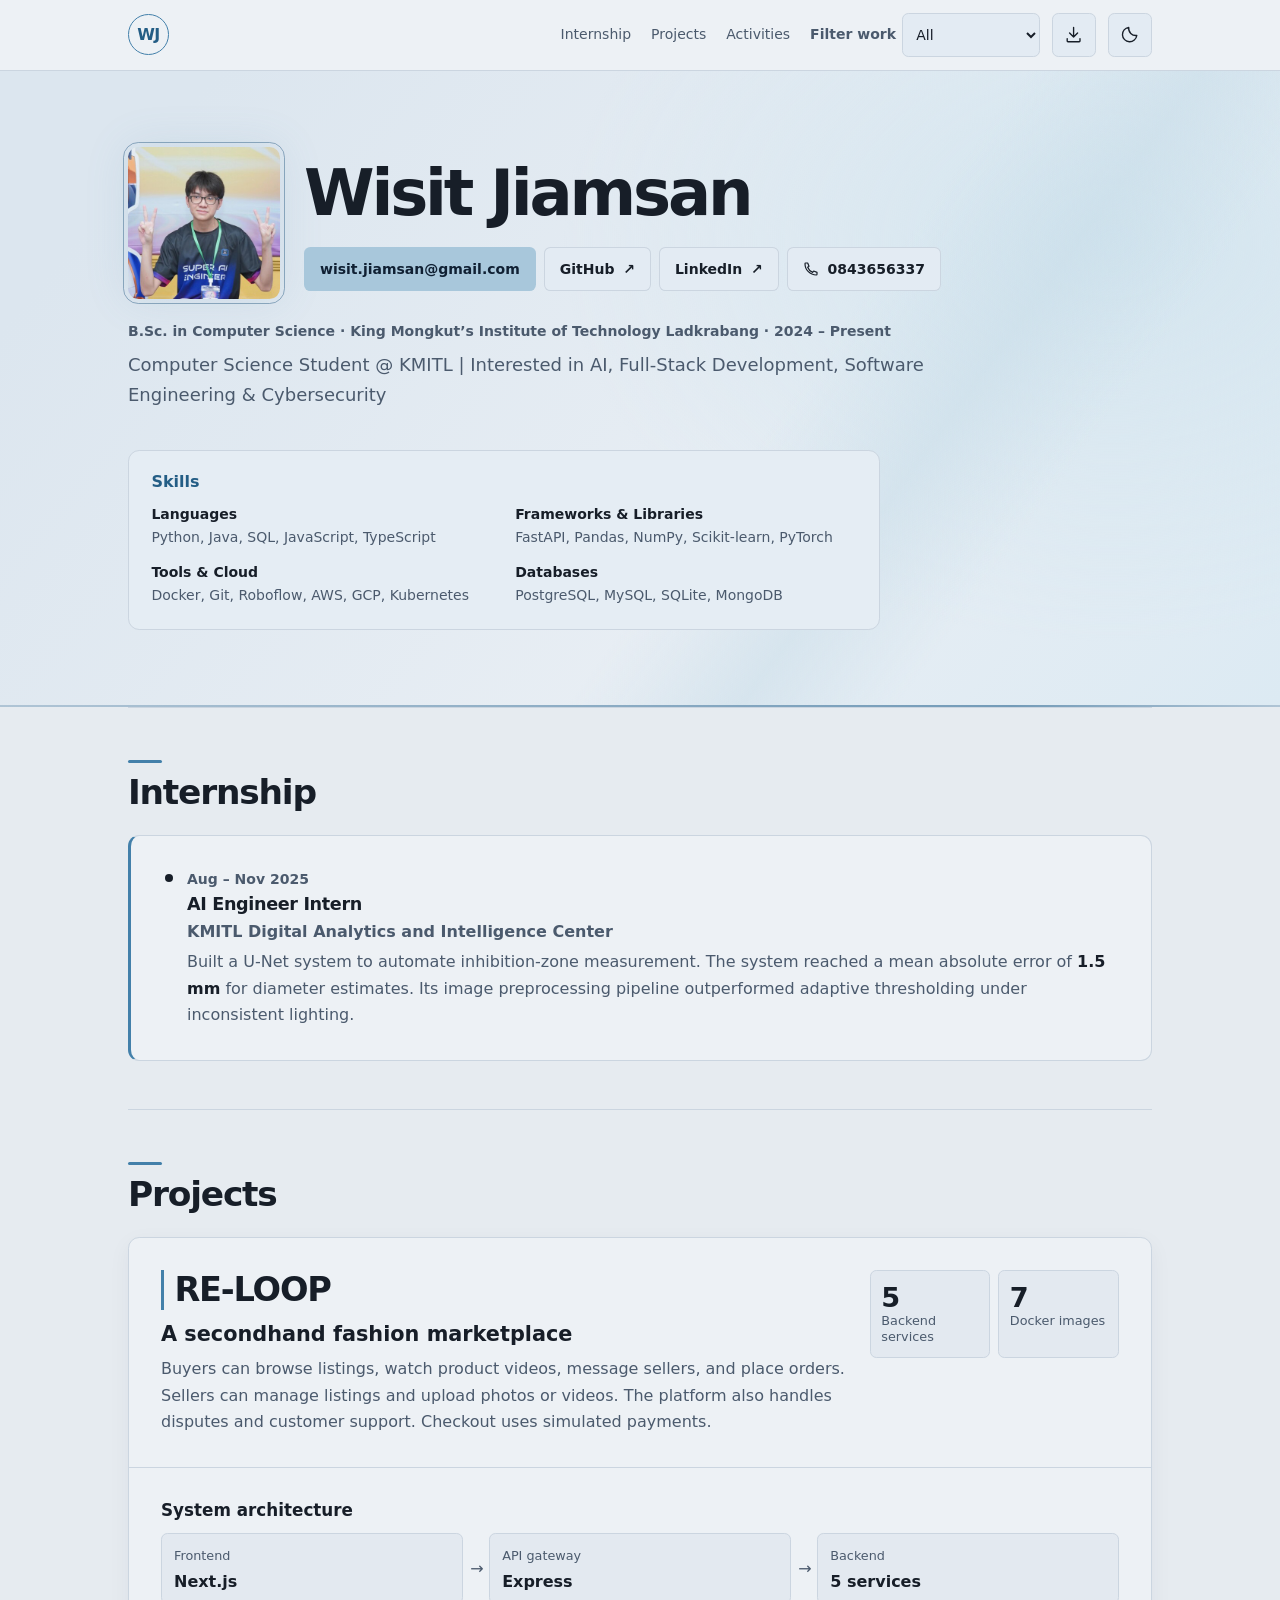
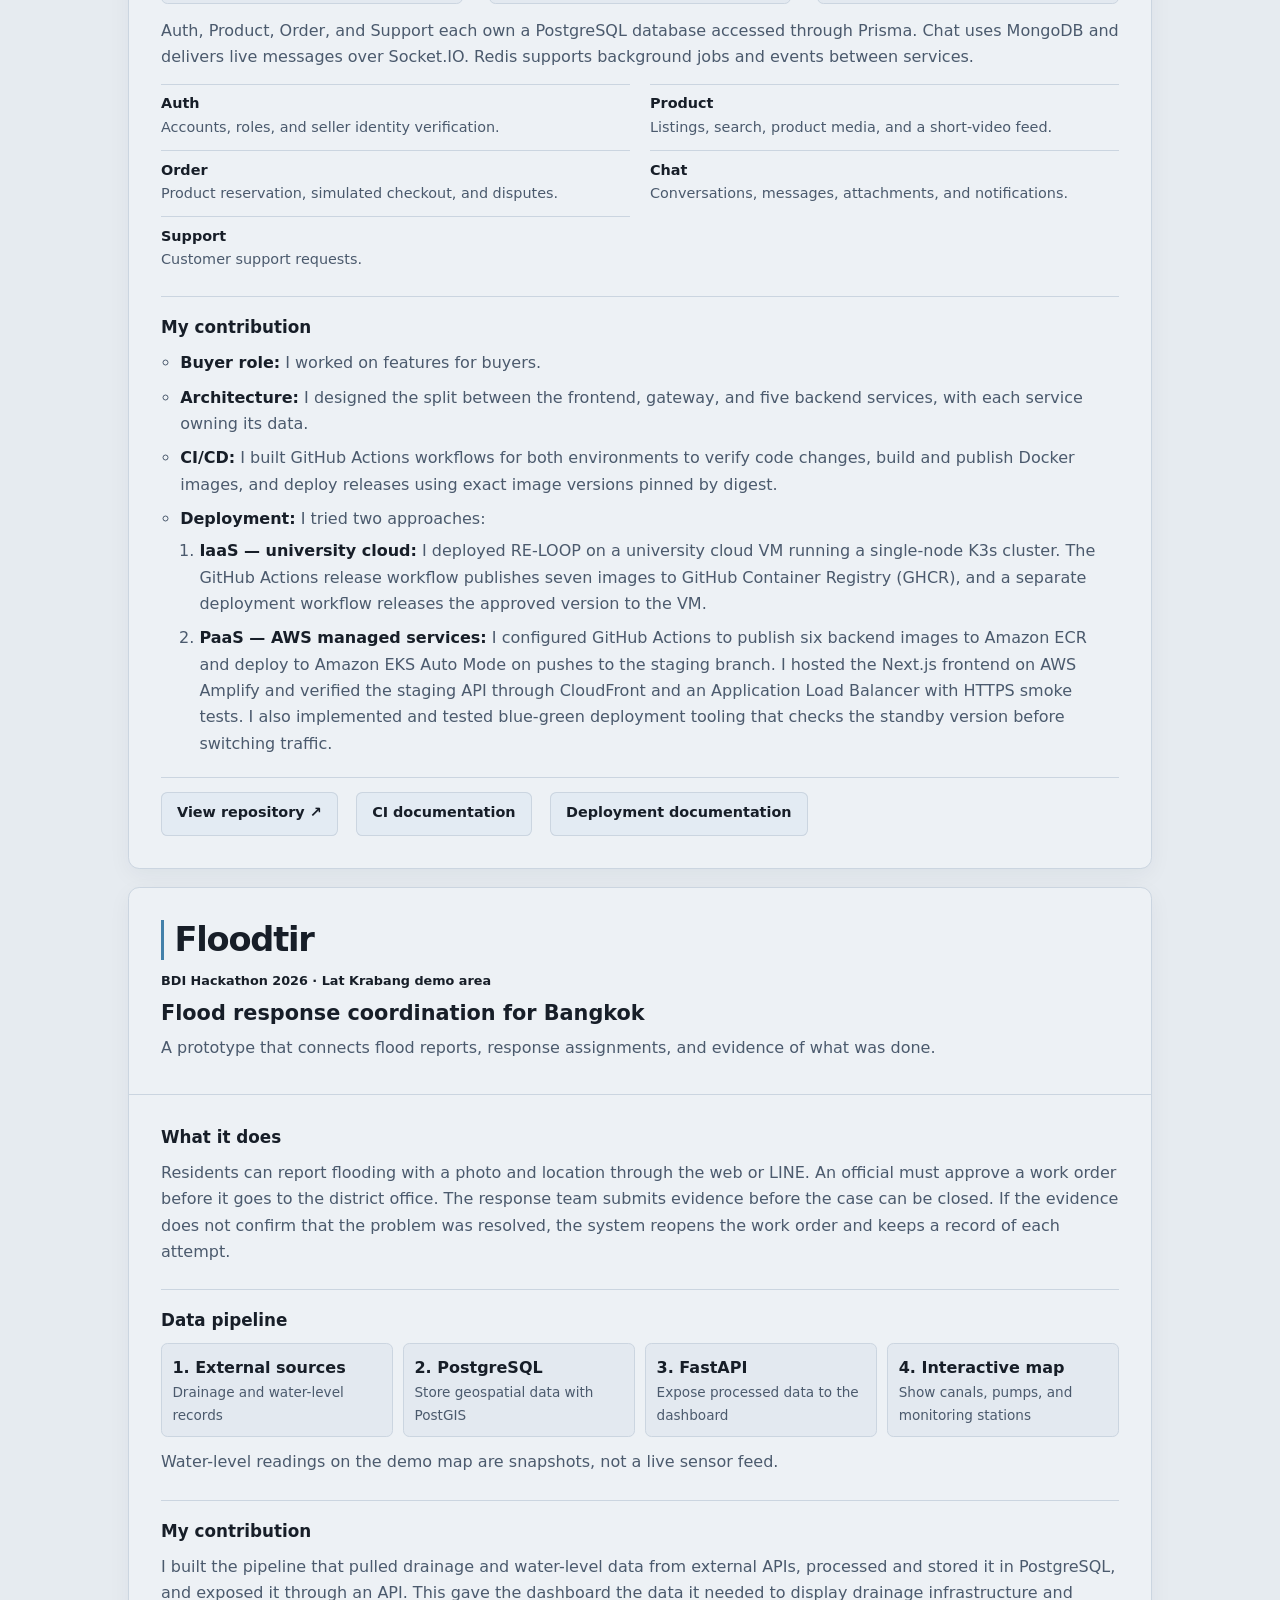
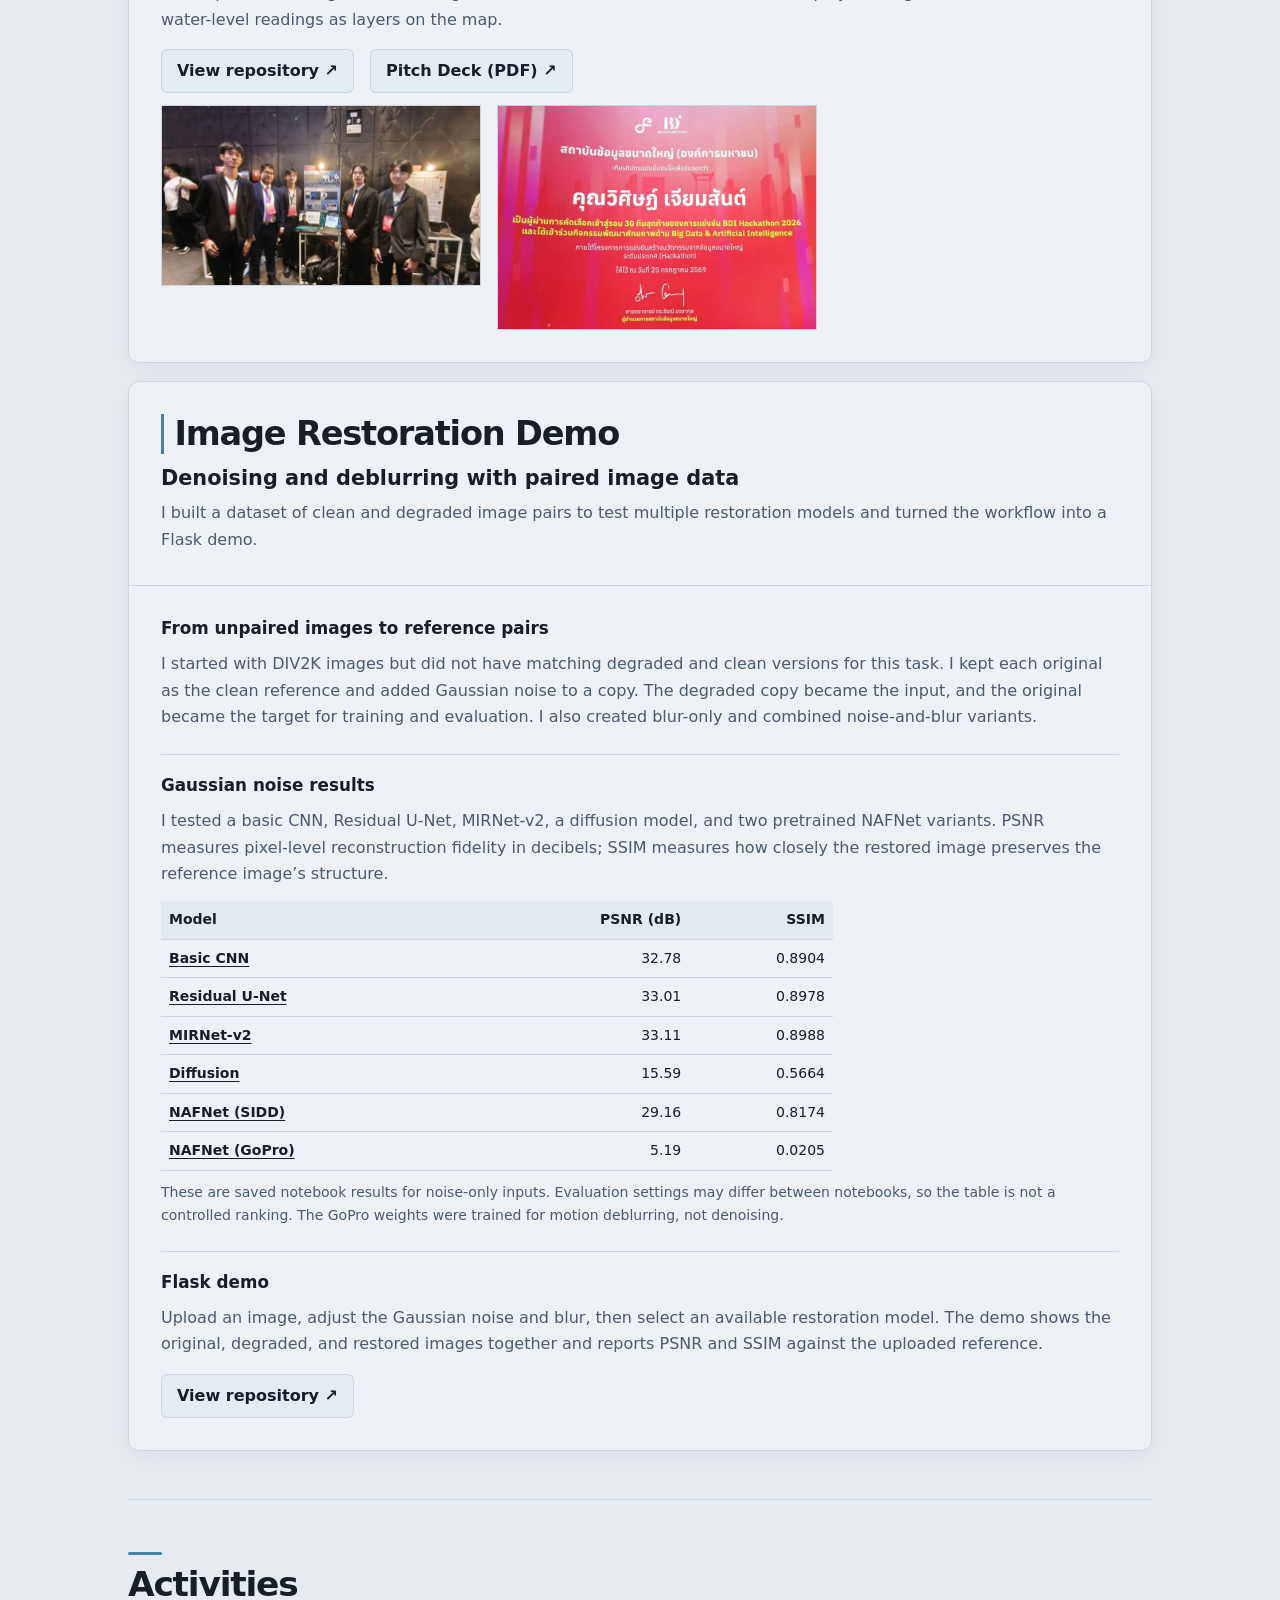
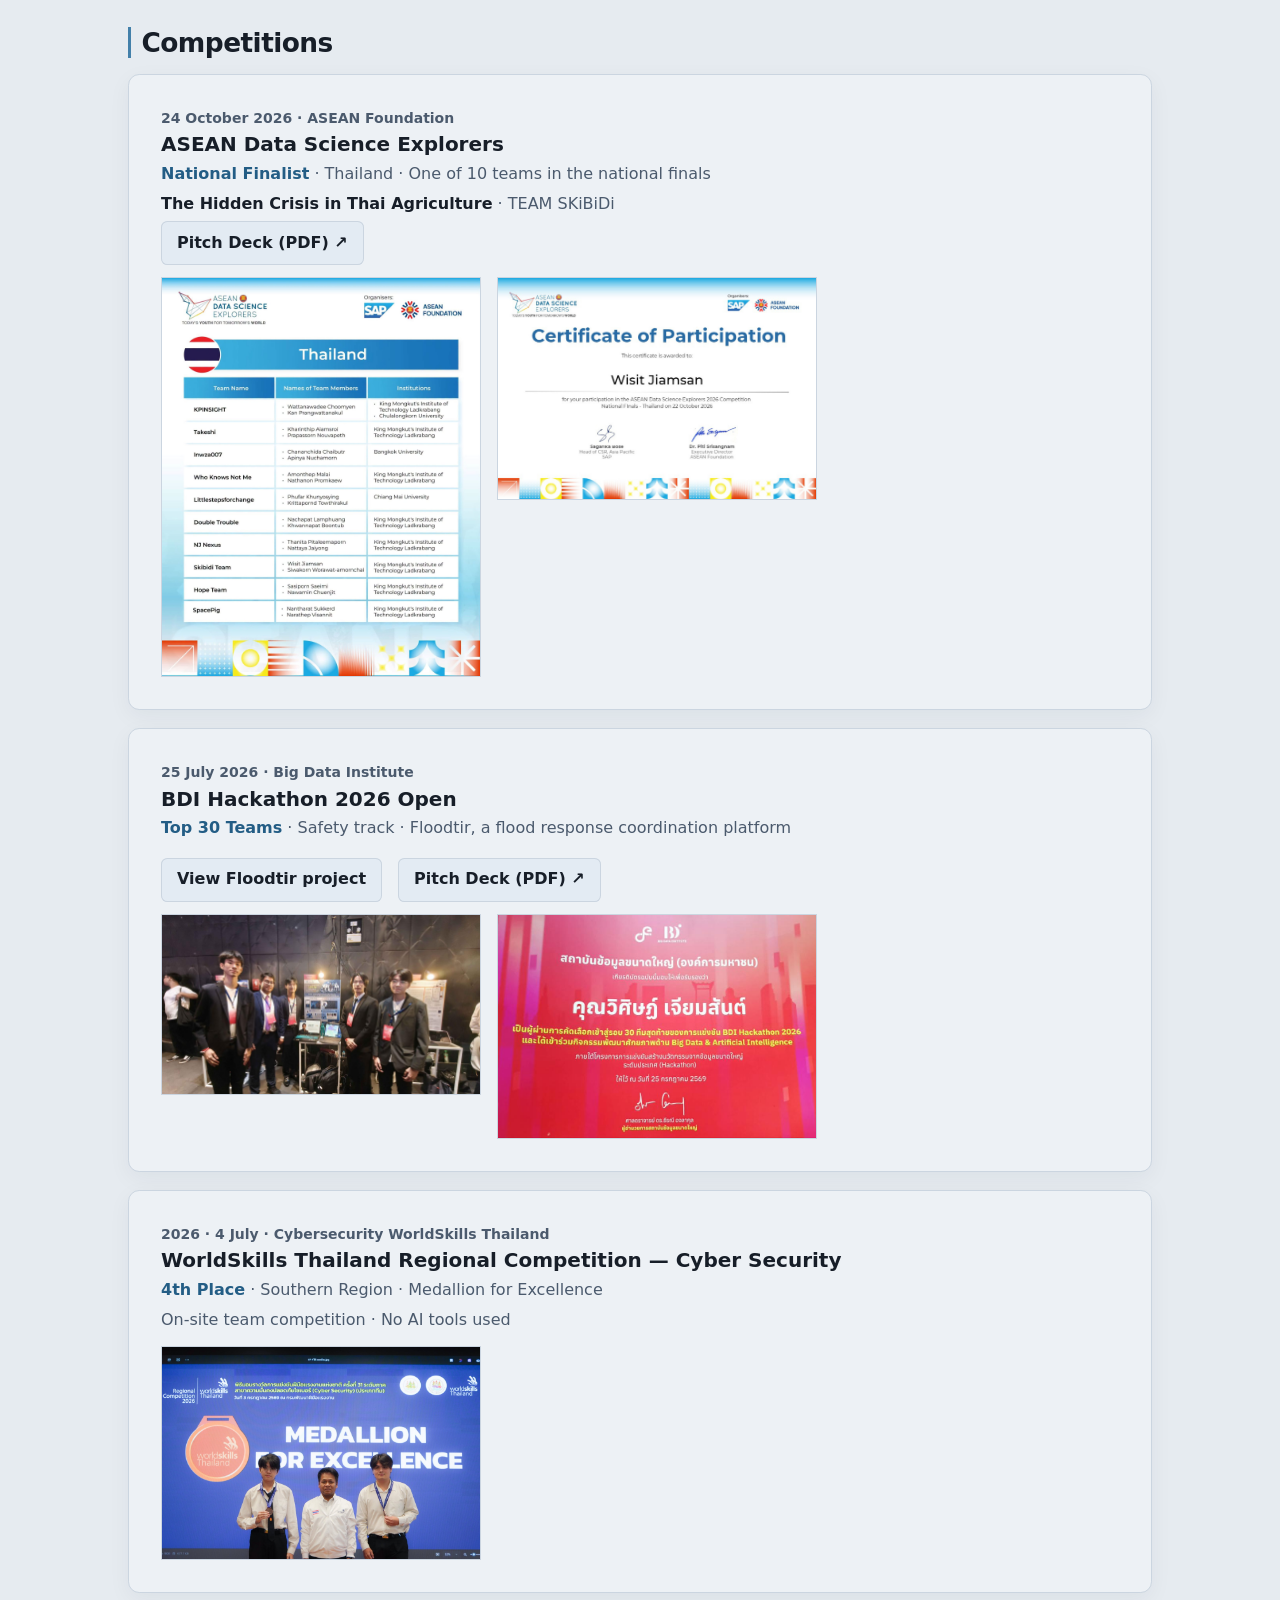
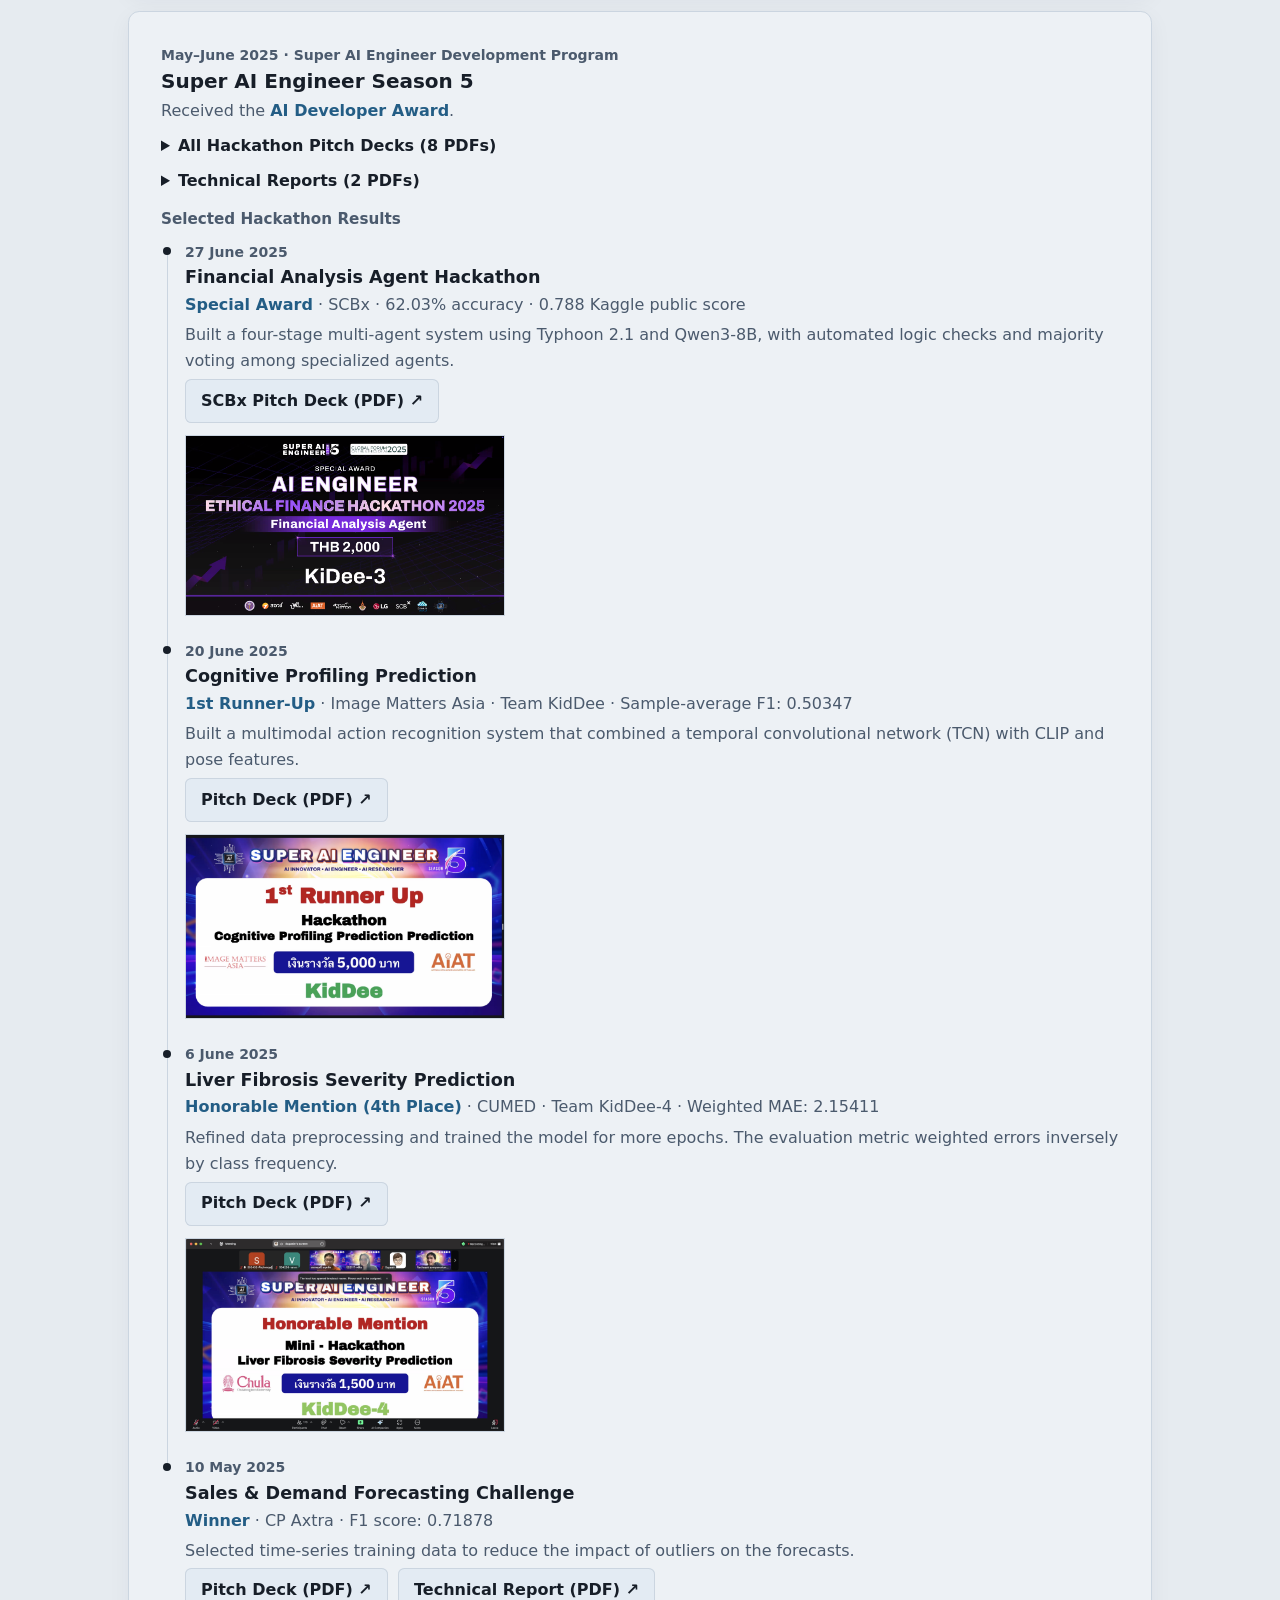
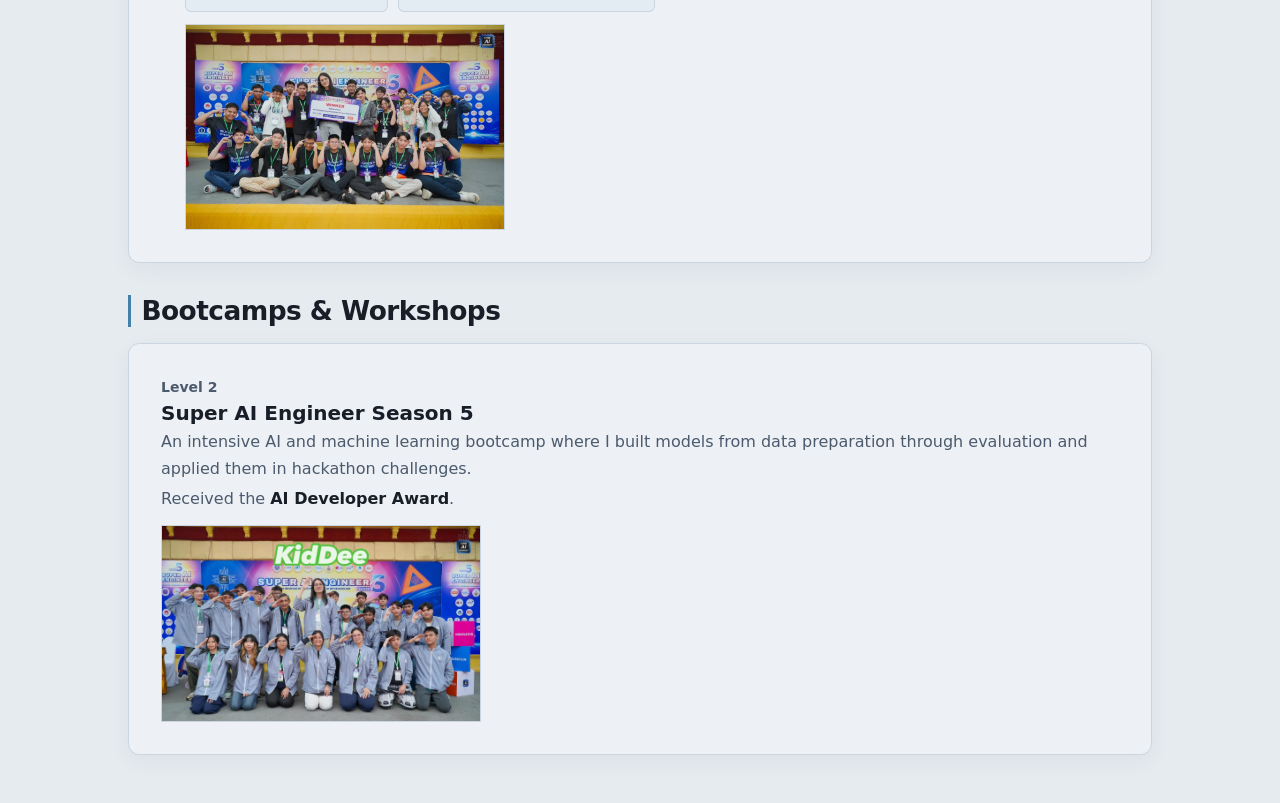
==== commit d9c6384a: "fix layout and about me" ====
--- a/index.html
+++ b/index.html
@@ -11,6 +11,7 @@
   <script src="theme.js"></script>
   <link rel="stylesheet" href="style.css">
   <script src="filters.js" defer></script>
+  <script src="print.js" defer></script>
 </head>
 <body>
   <a class="skip-link" href="#main" target="_self">Skip to content</a>
@@ -34,6 +35,11 @@
             </select>
             <p class="work-filter-status" role="status"></p>
           </div>
+          <button class="pdf-button" id="download-pdf" type="button" aria-label="Download PDF" title="Download PDF" hidden>
+            <svg viewBox="0 0 24 24" fill="none" stroke="currentColor" stroke-width="1.7" stroke-linecap="round" stroke-linejoin="round" aria-hidden="true">
+              <path d="M12 3v12m-5-5 5 5 5-5M4 17v3a1 1 0 0 0 1 1h14a1 1 0 0 0 1-1v-3"/>
+            </svg>
+          </button>
           <button class="theme-toggle" id="theme-toggle" type="button" aria-label="Switch to Despair theme" title="Switch to Despair theme" hidden>
             <svg class="theme-icon-sun" viewBox="0 0 24 24" fill="none" stroke="currentColor" stroke-width="1.7" stroke-linecap="round" aria-hidden="true">
               <circle cx="12" cy="12" r="4"/>
@@ -56,22 +62,22 @@
             <img class="profile-photo" src="assets/profile/wisit-jiamsan.jpg" width="400" height="400" alt="">
           </div>
           <h1 id="name">Wisit Jiamsan</h1>
+          <div class="hero-actions">
+            <a class="button button-primary" href="mailto:wisit.jiamsan@gmail.com" target="_self">wisit.jiamsan@gmail.com</a>
+            <a class="button button-secondary" href="https://github.com/wisit23">GitHub <span aria-hidden="true">↗</span></a>
+            <a class="button button-secondary" href="https://www.linkedin.com/in/wisit-jiamsan-739437370/">LinkedIn <span aria-hidden="true">↗</span></a>
+            <a class="button button-secondary" href="tel:+66843656337" target="_self">
+              <svg width="16" height="16" viewBox="0 0 24 24" fill="none" stroke="currentColor" stroke-width="1.8" stroke-linecap="round" stroke-linejoin="round" aria-hidden="true">
+                <path d="M7 3H4a1 1 0 0 0-1 1c0 9.4 7.6 17 17 17a1 1 0 0 0 1-1v-3l-5-2-1.5 2a13 13 0 0 1-7.5-7.5L9 8 7 3Z"/>
+              </svg>
+              0843656337
+            </a>
+          </div>
+          <p class="kicker education">B.Sc. in Computer Science · King Mongkut’s Institute of Technology Ladkrabang · 2024 – Present</p>
           <p class="intro" data-filter-intro="all">Computer Science Student @ KMITL | Interested in AI, <span class="keep-together">Full-Stack</span> Development, Software Engineering <span class="keep-together">&amp; Cybersecurity</span></p>
-          <p class="intro" data-filter-intro="software" hidden>Computer science student at KMITL with experience in full-stack development and cloud deployment. Designed a five-service backend and built GitHub Actions workflows for RE-LOOP, a secondhand fashion marketplace.</p>
-          <p class="intro" data-filter-intro="data-ai" hidden>Computer science student at KMITL with AI engineering internship experience. Built a U-Net system that measured inhibition-zone diameters with a mean absolute error of 1.5 mm.</p>
-          <p class="intro" data-filter-intro="cybersecurity" hidden>Computer science student at KMITL interested in cybersecurity. My team placed fourth and earned a Medallion for Excellence in the WorldSkills Thailand regional cybersecurity competition.</p>
-          <p class="kicker education">B.Sc. in Computer Science · King Mongkut’s Institute of Technology Ladkrabang · 2024 – Present</p>
-        </div>
-        <div class="hero-actions">
-          <a class="button button-primary" href="mailto:wisit.jiamsan@gmail.com" target="_self">wisit.jiamsan@gmail.com</a>
-          <a class="button button-secondary" href="https://github.com/wisit23">GitHub <span aria-hidden="true">↗</span></a>
-          <a class="button button-secondary" href="https://www.linkedin.com/in/wisit-jiamsan-739437370/">LinkedIn <span aria-hidden="true">↗</span></a>
-          <a class="button button-secondary" href="tel:+66843656337" target="_self">
-            <svg width="16" height="16" viewBox="0 0 24 24" fill="none" stroke="currentColor" stroke-width="1.8" stroke-linecap="round" stroke-linejoin="round" aria-hidden="true">
-              <path d="M7 3H4a1 1 0 0 0-1 1c0 9.4 7.6 17 17 17a1 1 0 0 0 1-1v-3l-5-2-1.5 2a13 13 0 0 1-7.5-7.5L9 8 7 3Z"/>
-            </svg>
-            0843656337
-          </a>
+          <p class="intro" data-filter-intro="software" hidden>I’m a Computer Science student at KMITL, and I’m currently interested in software engineering, especially building web applications from the backend to the frontend. I’m continuously learning and developing my skills in areas like backend development, databases, and cloud deployment.</p>
+          <p class="intro" data-filter-intro="data-ai" hidden>I’m a Computer Science student at KMITL, and I’m currently interested in data and AI, especially how machine learning can be used to solve real-world problems. I’m continuously learning and developing my skills in areas like data analysis, machine learning, and deep learning.</p>
+          <p class="intro" data-filter-intro="cybersecurity" hidden>I’m a Computer Science student at KMITL, and I’m currently interested in cybersecurity, especially how systems can be attacked and how to protect them. I’m continuously learning and developing my skills in areas like web security, network security, and secure coding.</p>
         </div>
         <div class="skills">
           <h2>Skills</h2>
--- a/style.css
+++ b/style.css
@@ -119,42 +119,31 @@
 .kicker { color: var(--muted); font-size: .875rem; font-weight: 550; }
 .hero-profile {
   display: grid;
-  grid-template-columns: clamp(10rem, 30vw, 18rem) minmax(0, 1fr);
-  grid-template-rows: auto auto 1fr;
+  grid-template-columns: clamp(7rem, 16vw, 9.5rem) minmax(0, 1fr);
+  grid-template-rows: auto auto auto auto;
   align-items: start;
   gap: .45rem clamp(.85rem, 3vw, 1.5rem);
 }
 .hero h1 {
+  align-self: end;
   font-size: clamp(2.35rem, 7vw, 4rem);
   letter-spacing: -.05em;
   text-box-trim: trim-start;
   text-box-edge: cap alphabetic;
 }
-.profile-photo-frame {
-  grid-column: 1;
-  grid-row: 1 / span 3;
-  align-self: stretch;
-  display: grid;
-  place-items: center start;
-  /* Let the text set the row heights instead of the image. */
-  container-type: size;
-}
+.profile-photo-frame { grid-column: 1; grid-row: 1 / span 2; }
 .profile-photo {
   display: block;
-  width: min(100%, 100cqh);
+  width: 100%;
   height: auto;
   border-radius: .65rem;
   outline: 1px solid var(--photo-outline);
   outline-offset: .28rem;
   box-shadow: 0 0 2.7rem var(--photo-glow);
 }
+.hero .education { grid-column: 1 / -1; margin-top: .85rem; }
+.hero .intro { grid-column: 1 / -1; max-width: 50rem; }
 .intro { max-width: 60ch; color: var(--muted); font-size: 1.125rem; }
-@media (width > 35rem) {
-  .hero-profile > :is(h1, .intro, .education) {
-    position: relative;
-    inset-inline-start: calc(-1 * var(--profile-photo-slack, 0px));
-  }
-}
 .skills {
   max-width: 47rem;
   margin-top: clamp(1.5rem, 4vw, 2.5rem);
@@ -168,7 +157,7 @@
 .skills dl { display: grid; grid-template-columns: repeat(2, minmax(0, 1fr)); gap: .7rem 1.4rem; }
 .skills dt { font-weight: 600; }
 .skills dd { color: var(--muted); }
-.hero-actions { margin-top: 1.35rem; }
+.hero-actions { align-self: start; gap: .5rem; margin-top: .55rem; font-size: .875rem; }
 :is(.button, .text-link):not([hidden]) {
   display: inline-block;
   max-width: 100%;
@@ -188,7 +177,7 @@
 
 .work-filter:not([hidden]) { display: flex; flex-wrap: wrap; align-items: center; gap: .4rem; color: var(--muted); font-size: .875rem; }
 .work-filter label { font-weight: 600; }
-.site-preferences :is(select, .theme-toggle) {
+.site-preferences :is(select, .pdf-button, .theme-toggle) {
   min-height: 2.75rem;
   padding: .35rem .55rem;
   border: 1px solid var(--line);
@@ -198,11 +187,11 @@
   font: inherit;
   cursor: pointer;
 }
-.site-preferences :is(select, .theme-toggle):focus { outline: none; }
-.site-preferences :is(select, .theme-toggle):focus-visible { outline: 2px solid transparent; border-color: var(--accent); box-shadow: inset 0 0 0 1px var(--accent); }
-.site-preferences .theme-toggle:not([hidden]) { display: inline-grid; place-items: center; width: 2.75rem; padding: 0; }
-.theme-toggle:hover { color: var(--accent); }
-.theme-toggle svg { width: 1.2rem; height: 1.2rem; }
+.site-preferences :is(select, .pdf-button, .theme-toggle):focus { outline: none; }
+.site-preferences :is(select, .pdf-button, .theme-toggle):focus-visible { outline: 2px solid transparent; border-color: var(--accent); box-shadow: inset 0 0 0 1px var(--accent); }
+.site-preferences :is(.pdf-button, .theme-toggle):not([hidden]) { display: inline-grid; place-items: center; width: 2.75rem; padding: 0; }
+:is(.pdf-button, .theme-toggle):hover { color: var(--accent); }
+:is(.pdf-button, .theme-toggle) svg { width: 1.2rem; height: 1.2rem; }
 .theme-icon-moon, :root[data-theme="hope"] .theme-icon-sun { display: none; }
 :root[data-theme="hope"] .theme-icon-moon { display: block; }
 .work-filter-status { position: absolute; width: 1px; height: 1px; overflow: hidden; clip-path: inset(50%); white-space: nowrap; }
@@ -415,19 +404,67 @@
   .site-header-row { display: grid; grid-template-columns: auto minmax(0, 1fr); gap: .5rem .75rem; }
   .site-header-controls { display: contents; }
   .site-header nav { gap: .25rem .9rem; }
-  .site-preferences { grid-column: 1 / -1; gap: .4rem .6rem; }
+  .site-preferences { grid-column: 1 / -1; gap: .4rem; }
   .work-filter:not([hidden]) { font-size: .8125rem; }
   .site-preferences select { padding-inline: .4rem; }
   .text-link:not([hidden]) { padding-inline: .65rem; }
   .hero-profile {
     grid-template-columns: clamp(3.5rem, 14vw, 4.5rem) minmax(0, 1fr);
-    grid-template-rows: auto;
   }
-  .profile-photo-frame { grid-row: 1; align-self: center; container-type: normal; }
-  .profile-photo { width: 100%; }
-  .hero-profile .intro, .hero-profile .education { grid-column: 1 / -1; }
+  .hero h1 { align-self: center; }
+  .profile-photo-frame { grid-row: 1; align-self: center; }
+  .hero-actions { grid-column: 1 / -1; order: 1; margin-top: .6rem; }
+  .hero .education { margin-top: .4rem; }
   .skills dl { grid-template-columns: minmax(0, 1fr); }
 }
 @media (max-width: 27rem) {
   .hero h1 { font-size: clamp(1.65rem, 8vw, 2.35rem); }
 }
+
+/* A zero page margin leaves the browser no room for its date, title and URL lines. */
+@page { margin: 0; }
+@media print {
+  /* Cloned padding gives every printed page its own margin instead. */
+  main { display: block; padding: 12mm; box-decoration-break: clone; -webkit-box-decoration-break: clone; }
+  /* Keeps timeline dots and accent bars, which are drawn as backgrounds. */
+  body { print-color-adjust: exact; -webkit-print-color-adjust: exact; background: #fff; font-size: .875rem; }
+  .site-header, .skip-link { display: none !important; }
+  .shell { width: 100%; }
+  .hero { padding-block: 0 1.5rem; background: none; }
+  .work-content { background: none; }
+  :is(.reloop-study, .floodtir-study, .restoration-study, .activity-cards > li) { box-shadow: none; }
+  :is(.reloop-study, .floodtir-study, .restoration-study) { overflow: visible; }
+
+
+  /* Page breaks: keep small blocks whole and let long cards split between them. */
+  h2, h3, h4, h5, h6, summary, .timeline-label { break-after: avoid; }
+  .work-content > .section:not(#internship) { break-before: page; padding-block-start: 0; border-top: 0; }
+  /* The first visible project stays under the Projects title. */
+  .project:not([hidden]) ~ .project:not([hidden]) { break-before: page; margin-top: 0; }
+  /* RE-LOOP is the longest project, so it is also scaled down to fit one page. */
+  .reloop-study { zoom: .92; line-height: 1.45; }
+  :is(.reloop-overview, .reloop-body) { padding-block: .75rem; }
+  .reloop-section + .reloop-section { margin-top: .6rem; padding-top: .55rem; }
+  .reloop-section h4 { margin-block-end: .4rem; }
+  .reloop-services { grid-template-columns: repeat(3, minmax(0, 1fr)); gap: .4rem 1rem; margin-top: .5rem; }
+  .reloop-services div { padding-top: .3rem; }
+  .reloop-delivery li + li { margin-top: .25rem; }
+  .reloop-links { margin-top: .6rem; padding-top: .5rem; }
+
+  /* Fit Floodtir and Image Restoration Demo on one page each, on both A4 and Letter. */
+  :is(.floodtir-overview, .floodtir-body, .restoration-overview, .restoration-body) { padding-block: .75rem; }
+  :is(.floodtir-section + .floodtir-section, .restoration-section + .restoration-section) { margin-top: .6rem; padding-top: .55rem; }
+  .floodtir-study .competition-figure { flex-basis: 12rem; max-width: 15rem; }
+  .restoration-results { margin-block: .5rem .4rem; line-height: 1.4; }
+  .restoration-results th, .restoration-results td { padding-block: .2rem; }
+  .restoration-body > .text-link { margin-top: .5rem; }
+  /* The accent bar above a section title must not be left on the previous page. */
+  h2 { break-inside: avoid; }
+  :is(.pitch-deck-list, .technical-report-list) ul { grid-template-columns: repeat(2, minmax(0, 1fr)); justify-items: start; }
+  :is(.reloop-overview, .floodtir-overview, .restoration-overview) { break-inside: avoid; break-after: avoid; }
+  :is(.reloop-section, .floodtir-section, .restoration-section, .competition-figure, .restoration-results) { break-inside: avoid; }
+  .activity-cards > li:not(.hackathon-group), .hackathon-group .timeline > li, #internship .timeline > li { break-inside: avoid; }
+  .restoration-note, .competition-gallery, .floodtir-links, .pitch-deck-list { break-before: avoid; }
+  .hackathon-group > :is(h4, h4 + p) { break-after: avoid; }
+  :is(.reloop-study, .floodtir-study, .restoration-study, .activity-cards > li) { box-decoration-break: clone; -webkit-box-decoration-break: clone; }
+}
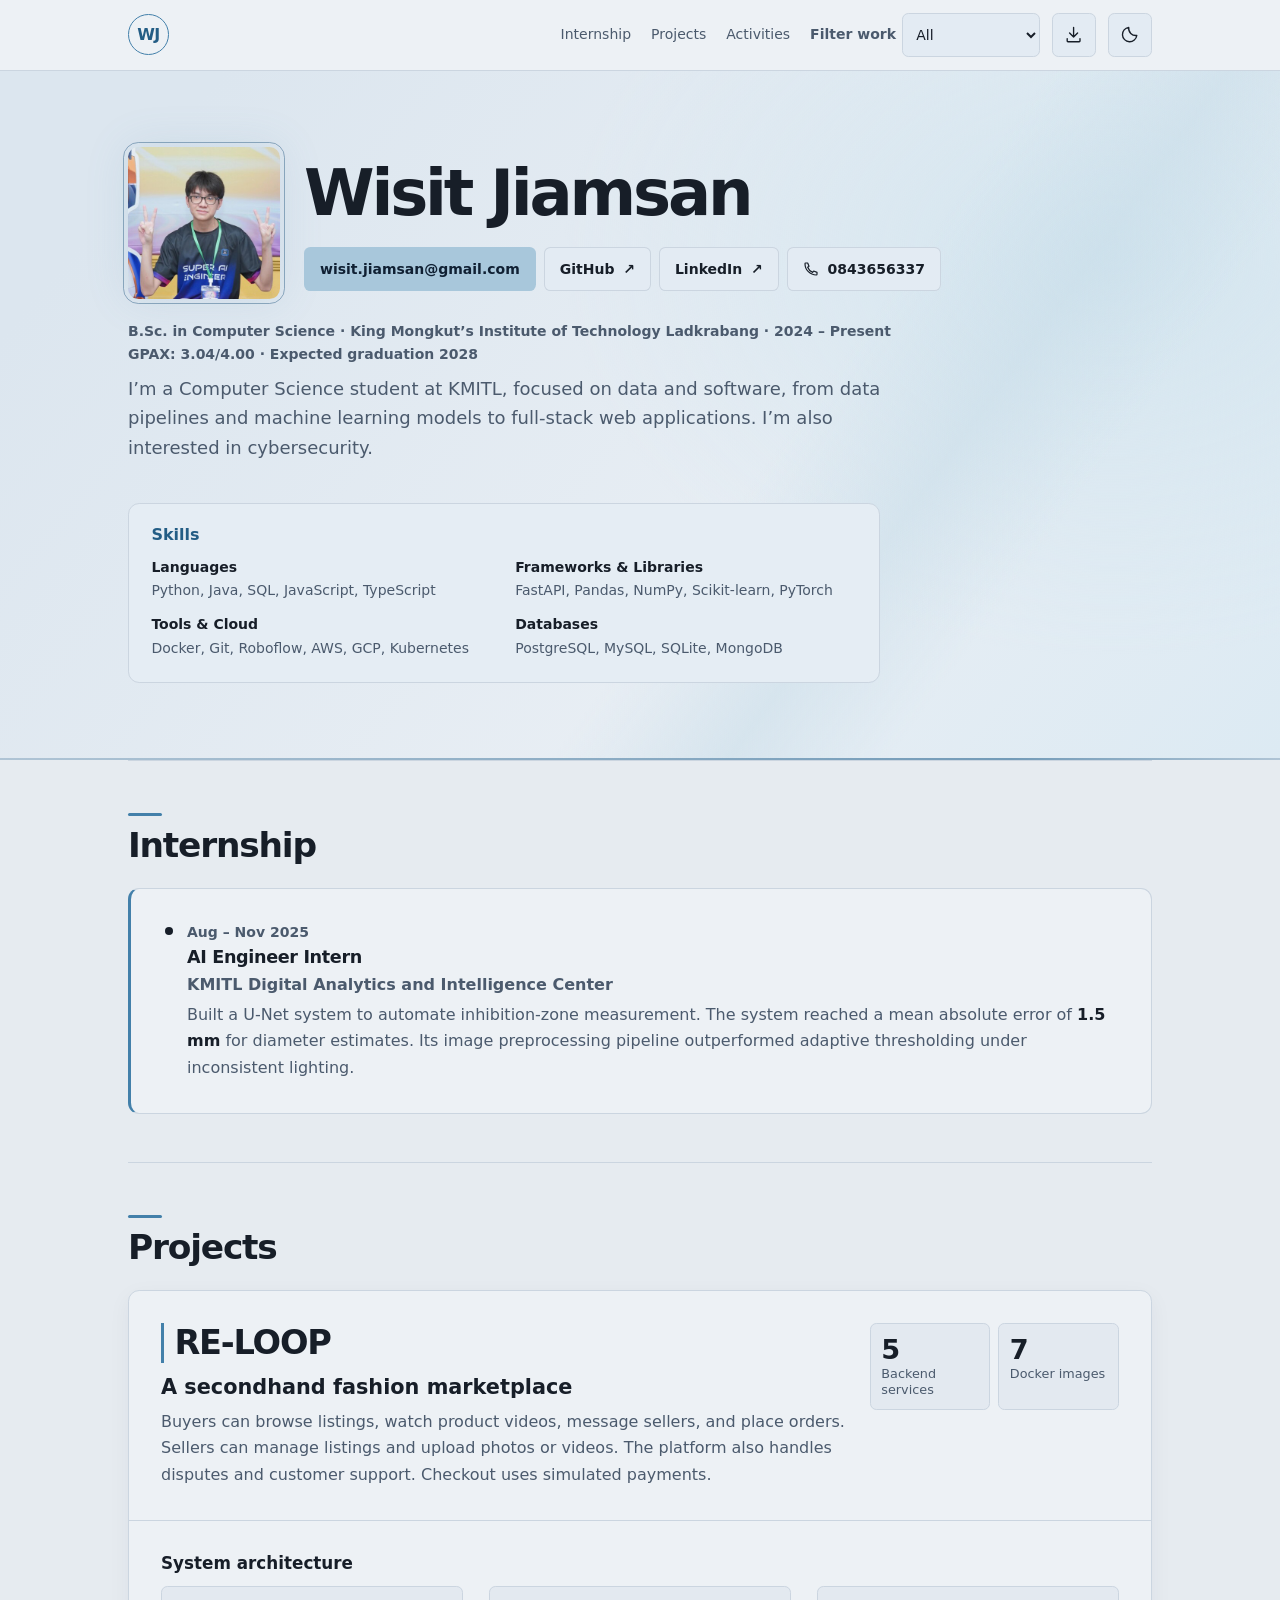
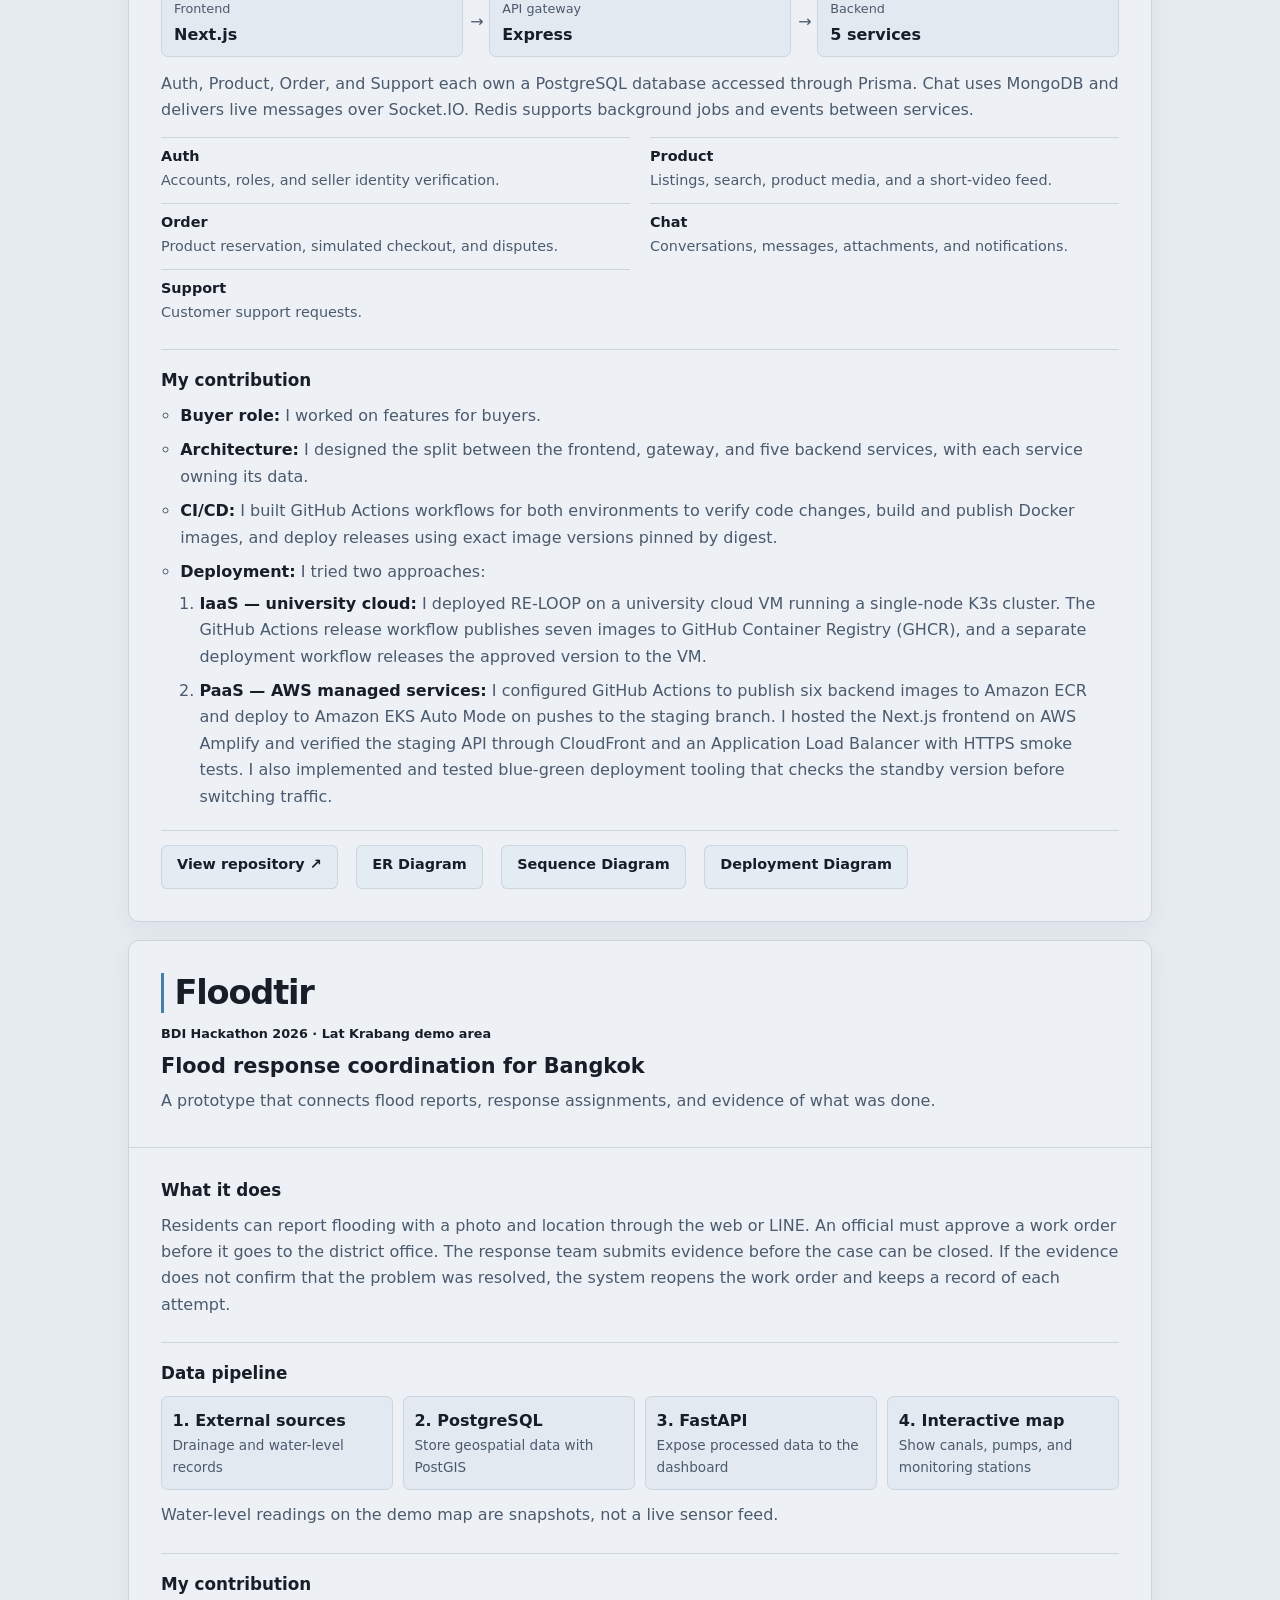
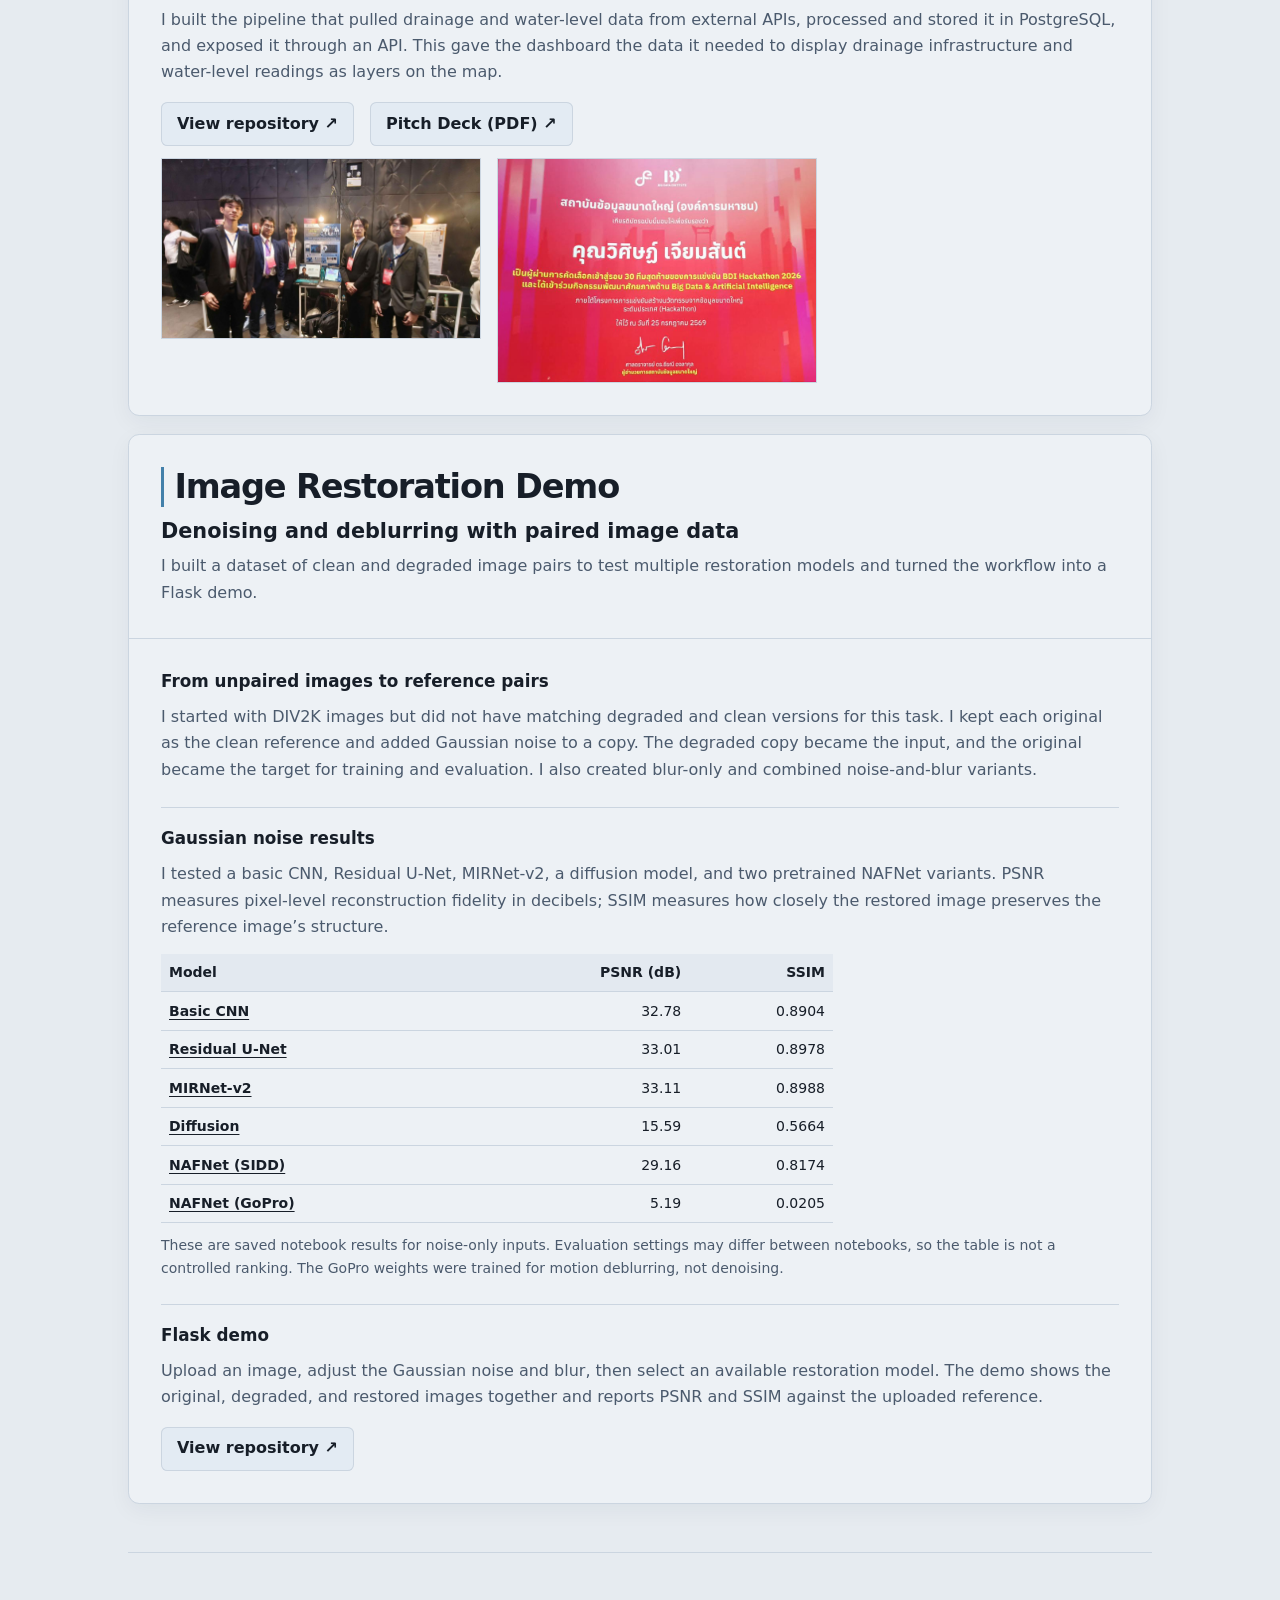
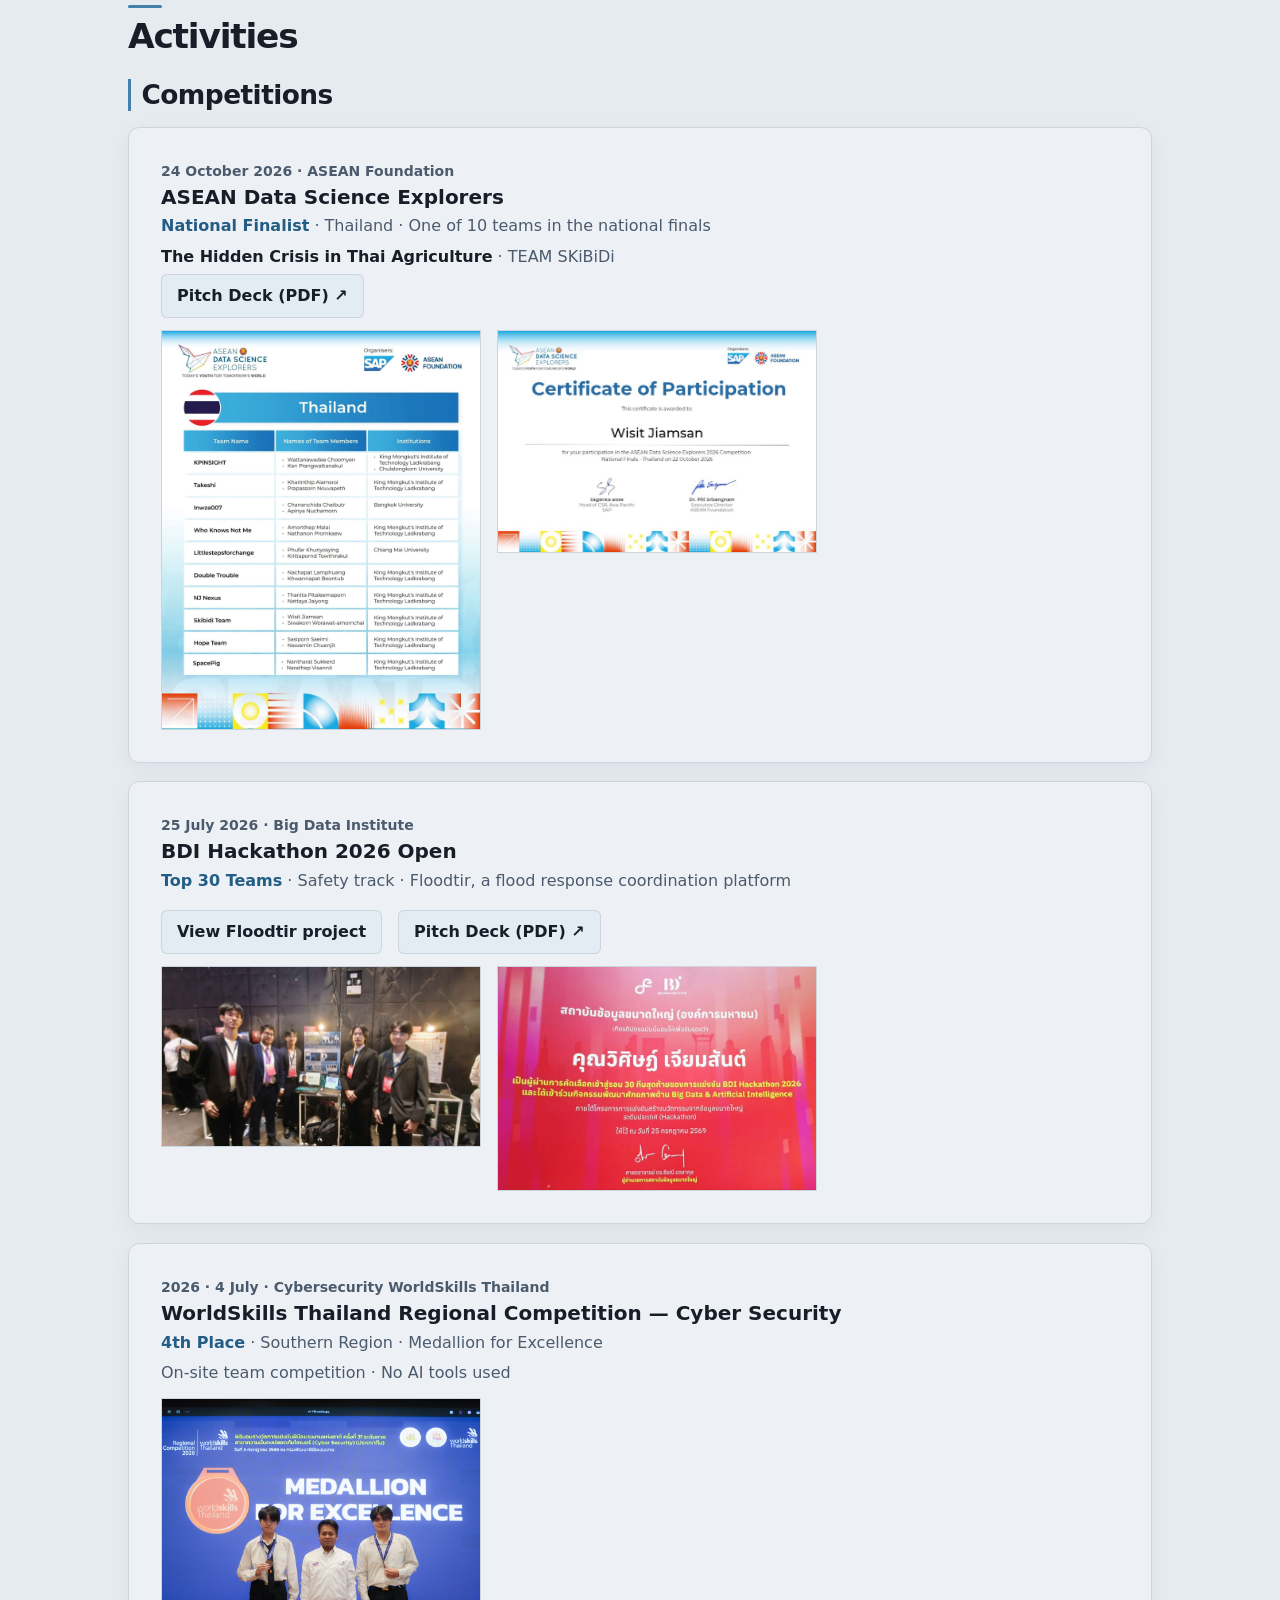
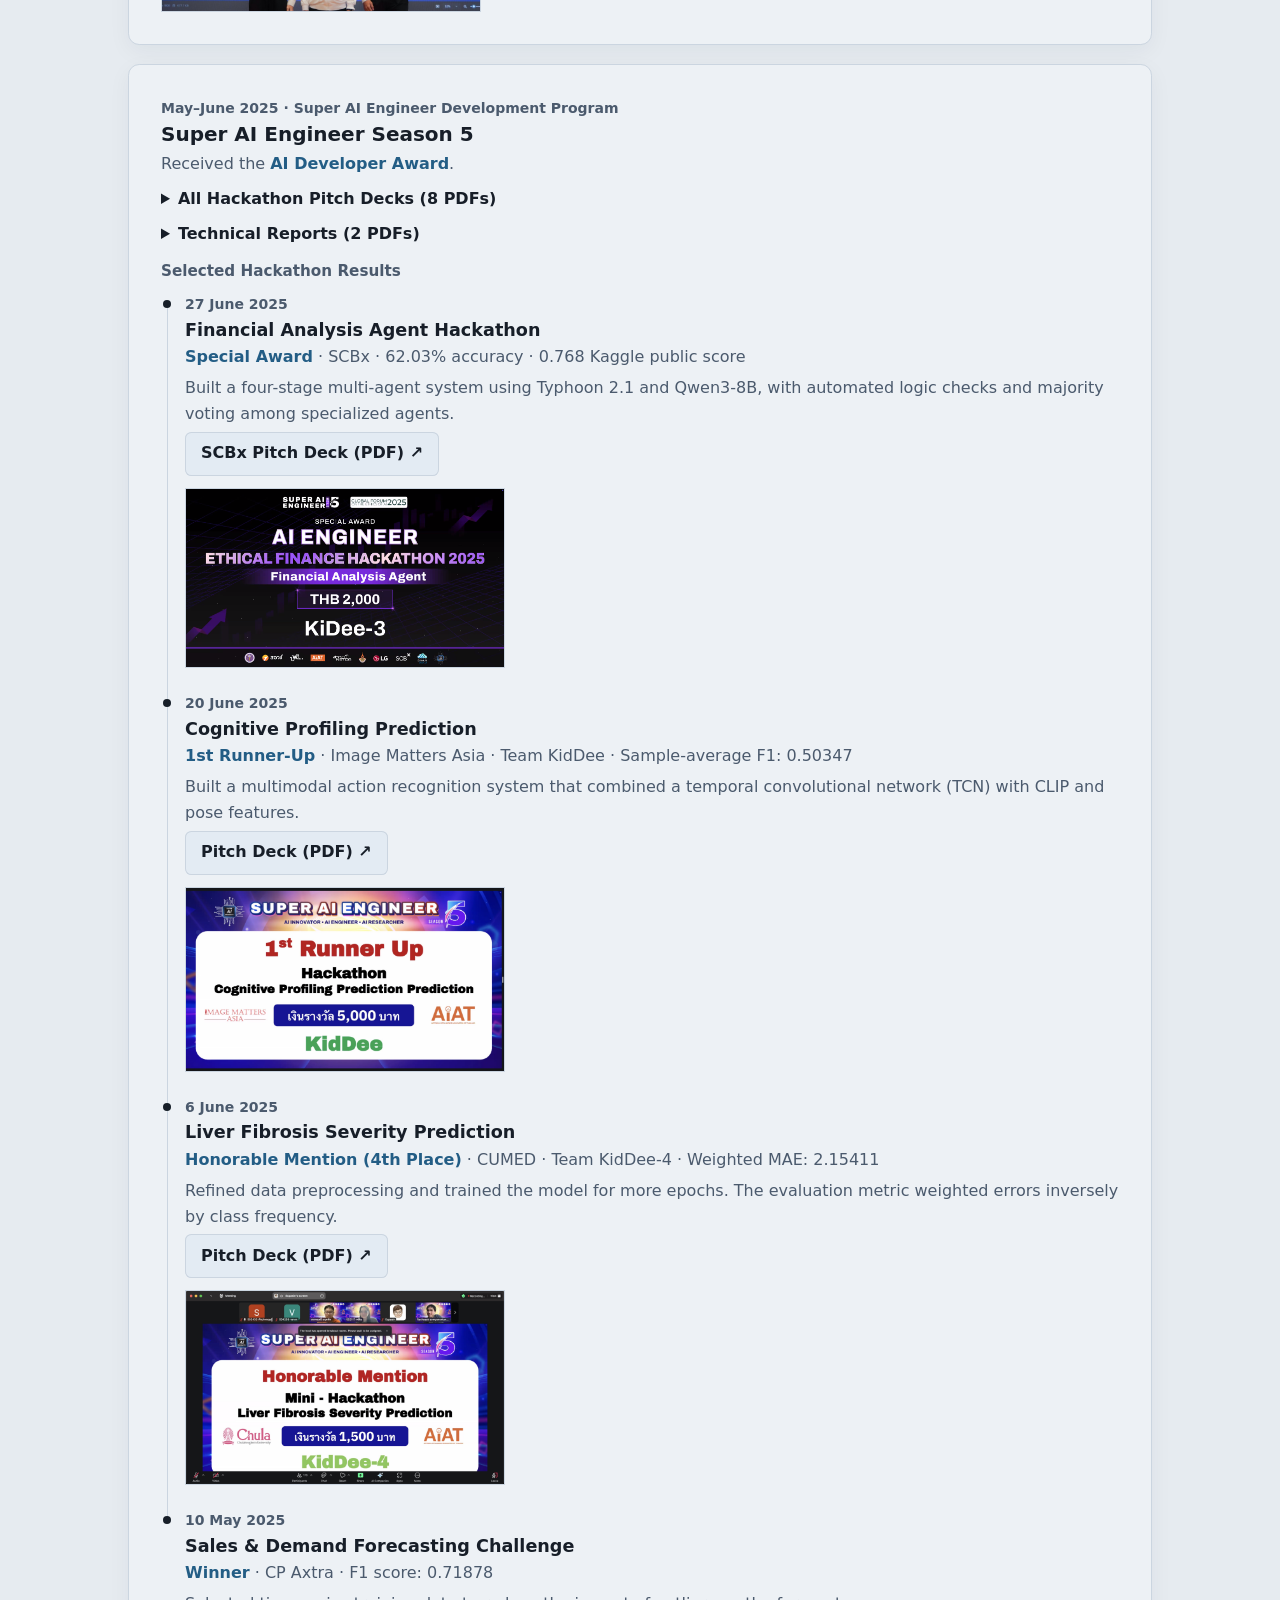
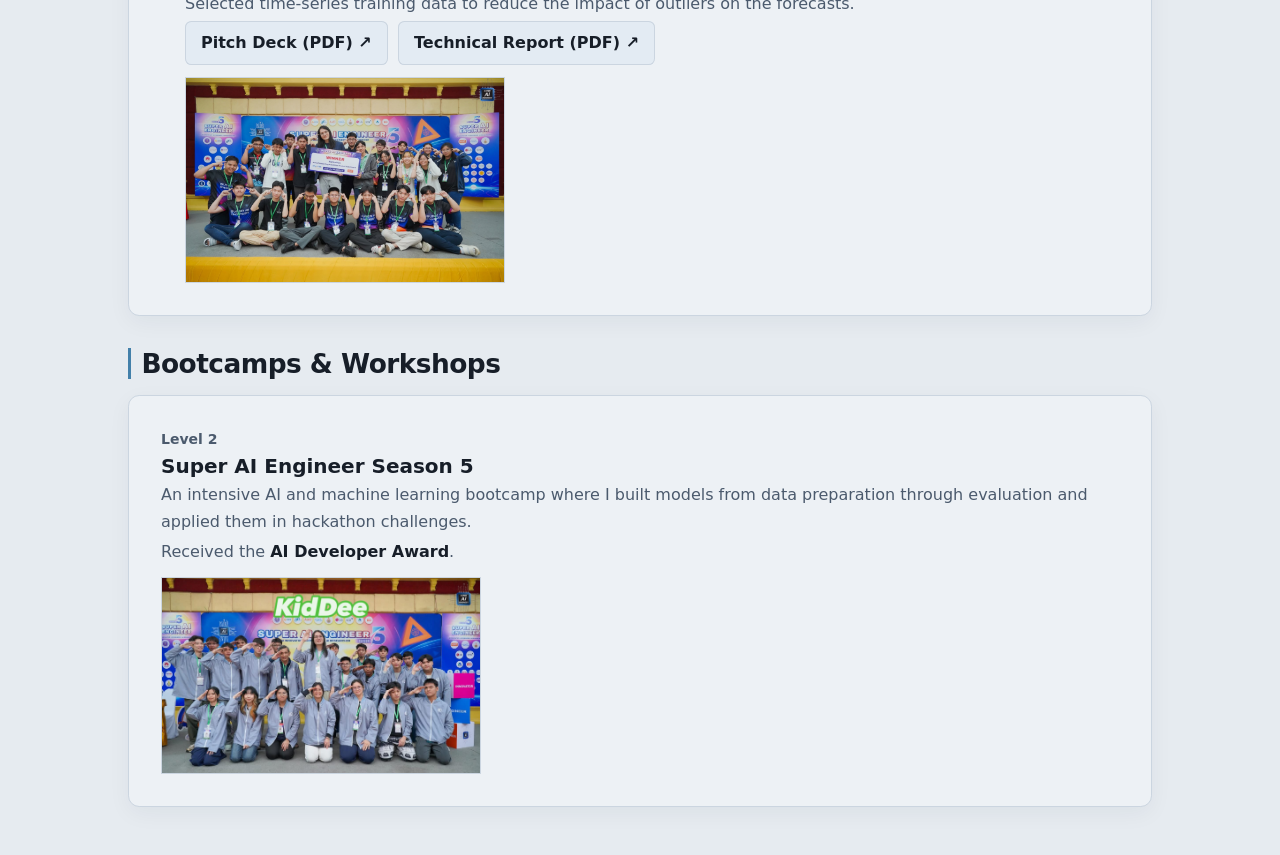
==== commit 2dc2e109: "v7" ====
--- a/index.html
+++ b/index.html
@@ -73,8 +73,8 @@
               0843656337
             </a>
           </div>
-          <p class="kicker education">B.Sc. in Computer Science · King Mongkut’s Institute of Technology Ladkrabang · 2024 – Present</p>
-          <p class="intro" data-filter-intro="all">Computer Science Student @ KMITL | Interested in AI, <span class="keep-together">Full-Stack</span> Development, Software Engineering <span class="keep-together">&amp; Cybersecurity</span></p>
+          <p class="kicker education">B.Sc. in Computer Science · King Mongkut’s Institute of Technology Ladkrabang · 2024 – Present<br><span class="keep-together">GPAX: 3.04/4.00</span> · <span class="keep-together">Expected graduation 2028</span></p>
+          <p class="intro" data-filter-intro="all">I’m a Computer Science student at KMITL, focused on data and software, from data pipelines and machine learning models to <span class="keep-together">full-stack</span> web applications. I’m also interested in cybersecurity.</p>
           <p class="intro" data-filter-intro="software" hidden>I’m a Computer Science student at KMITL, and I’m currently interested in software engineering, especially building web applications from the backend to the frontend. I’m continuously learning and developing my skills in areas like backend development, databases, and cloud deployment.</p>
           <p class="intro" data-filter-intro="data-ai" hidden>I’m a Computer Science student at KMITL, and I’m currently interested in data and AI, especially how machine learning can be used to solve real-world problems. I’m continuously learning and developing my skills in areas like data analysis, machine learning, and deep learning.</p>
           <p class="intro" data-filter-intro="cybersecurity" hidden>I’m a Computer Science student at KMITL, and I’m currently interested in cybersecurity, especially how systems can be attacked and how to protect them. I’m continuously learning and developing my skills in areas like web security, network security, and secure coding.</p>
@@ -157,8 +157,9 @@
 
               <div class="reloop-links">
                 <a class="text-link" href="https://github.com/wisit23/Reloop">View repository <span aria-hidden="true">↗</span></a>
-                <a class="text-link" href="https://github.com/wisit23/Reloop/blob/main/docs/ci.md">CI documentation</a>
-                <a class="text-link" href="https://github.com/wisit23/Reloop/blob/main/deploy/cicd/README.md">Deployment documentation</a>
+                <a class="text-link" href="https://drive.google.com/file/d/1Yp-phIqjrNSitNF9COHI2pVVKg1wI1De/view">ER Diagram</a>
+                <a class="text-link" href="https://drive.google.com/file/d/1OyXGOow29r9hpqGQJ93YMQXR6NCmkeOF/view">Sequence Diagram</a>
+                <a class="text-link" href="https://drive.google.com/file/d/1ShiIPt8DI1_fJBZgesL3mLCrHQEiVWoM/view">Deployment Diagram</a>
               </div>
             </div>
           </article>
@@ -335,7 +336,7 @@
         <li data-categories="data-ai">
           <p class="timeline-label"><time datetime="2025-06-27">27 June 2025</time></p>
           <h6>Financial Analysis Agent Hackathon</h6>
-          <p><strong>Special Award</strong> · SCBx · 62.03% accuracy · 0.788 Kaggle public score</p>
+          <p><strong>Special Award</strong> · SCBx · 62.03% accuracy · 0.768 Kaggle public score</p>
           <p>Built a four-stage multi-agent system using Typhoon 2.1 and Qwen3-8B, with automated logic checks and majority voting among specialized agents.</p>
           <p><a class="text-link pitch-deck-link" href="assets/super-ai/pitch-decks/scbx.pdf">SCBx Pitch Deck (PDF) <span aria-hidden="true">↗</span></a></p>
           <div class="competition-gallery">
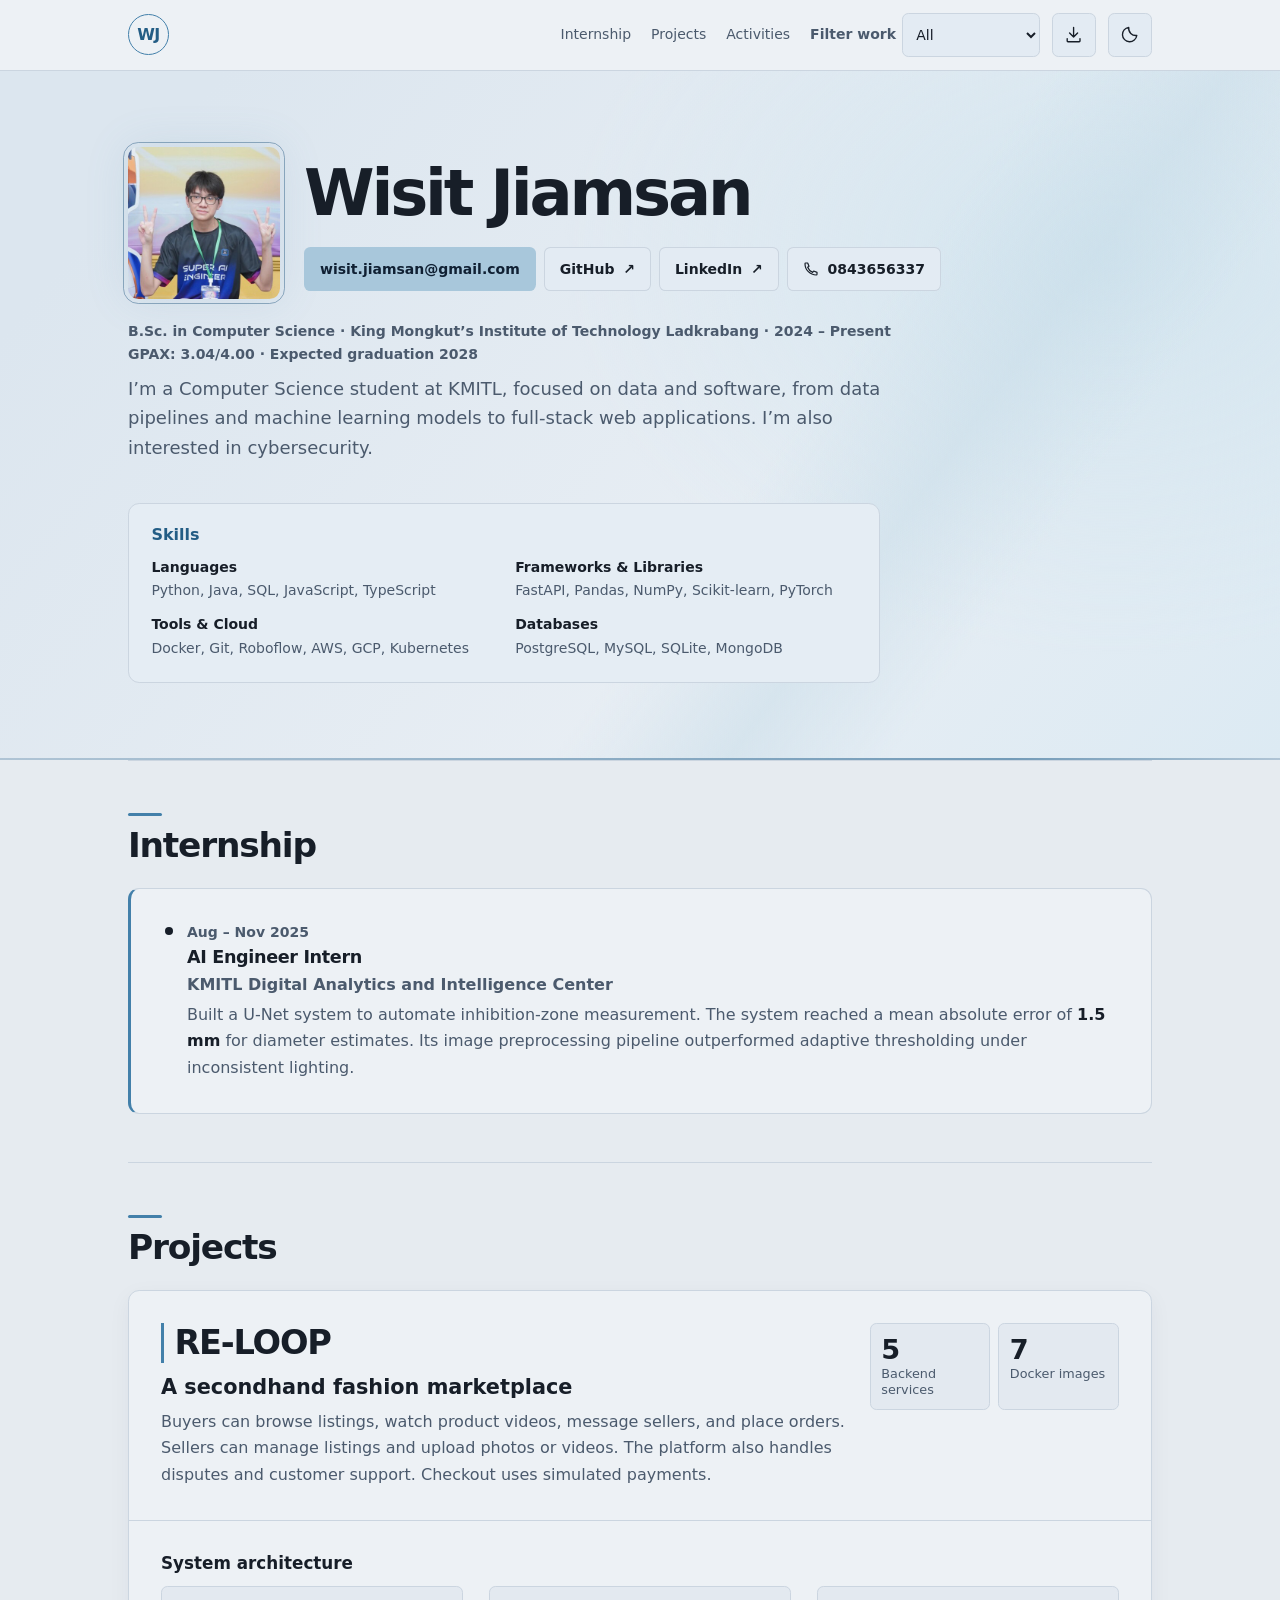
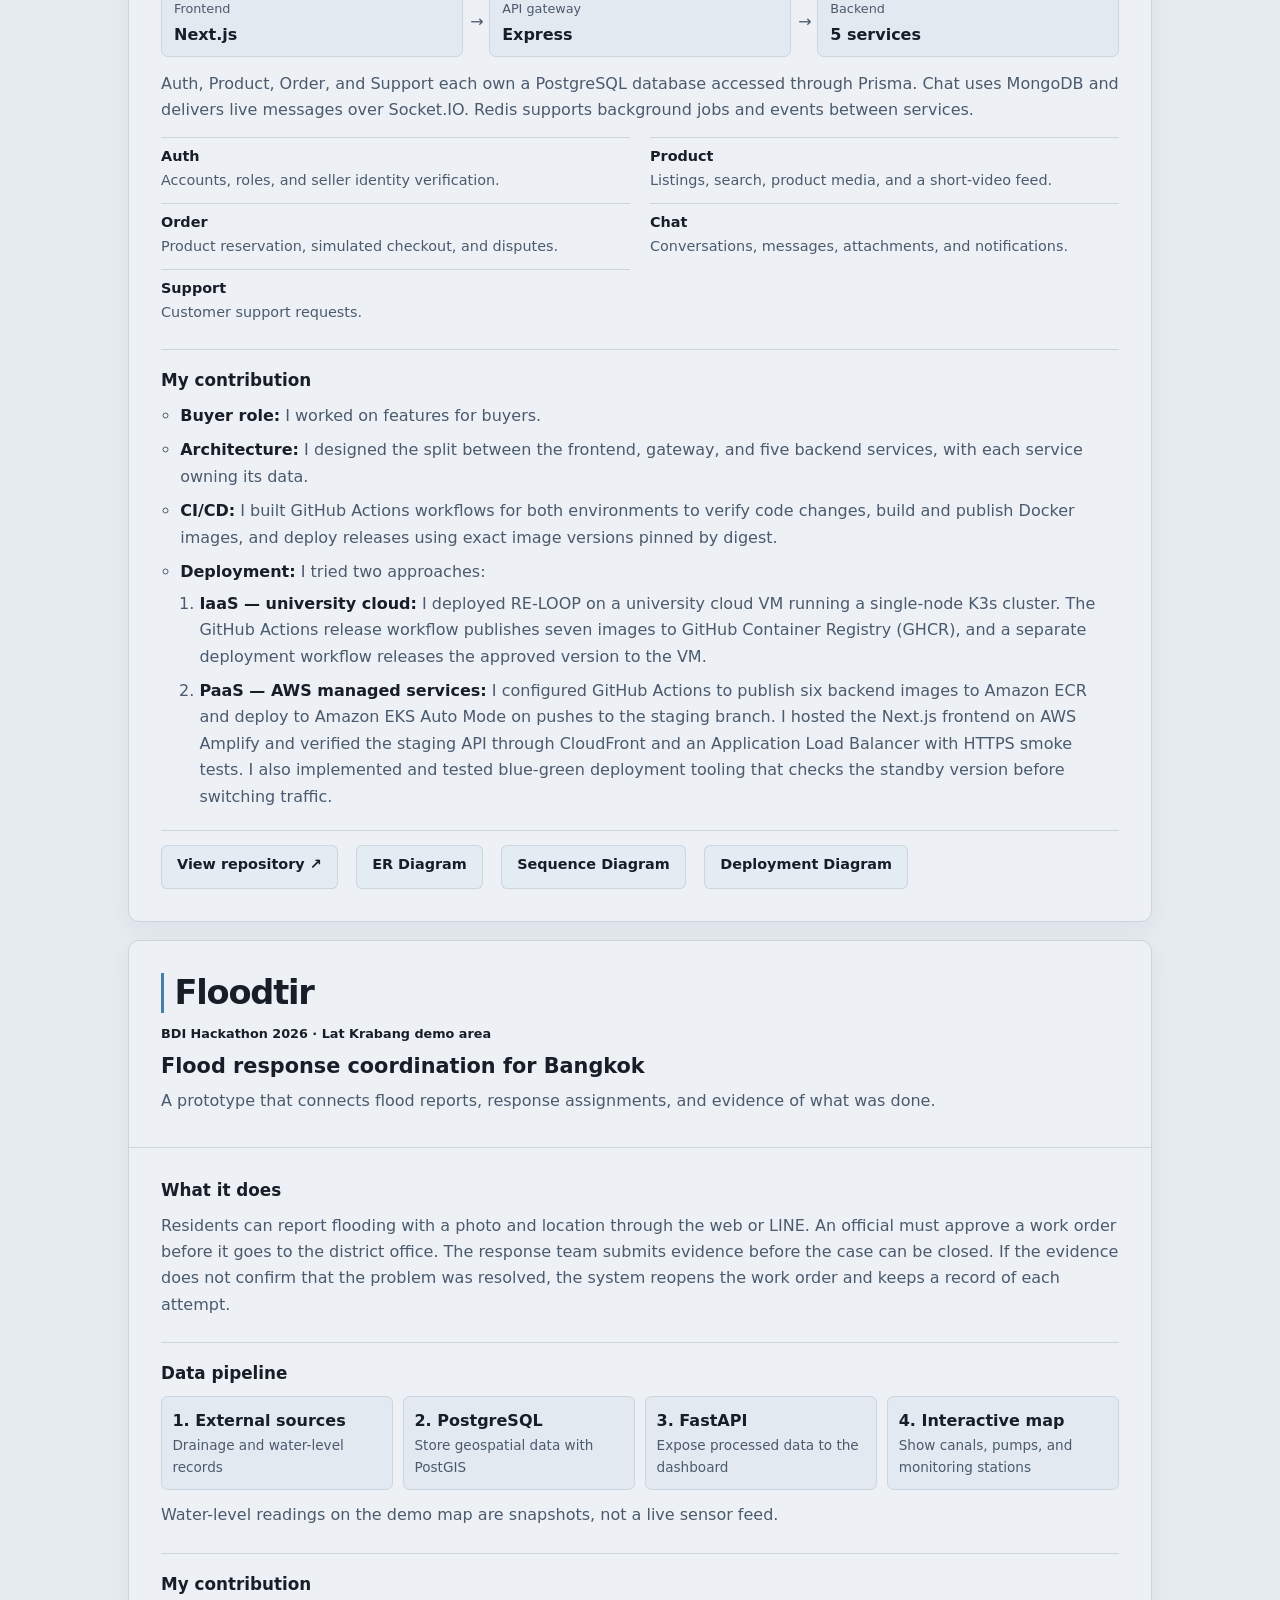
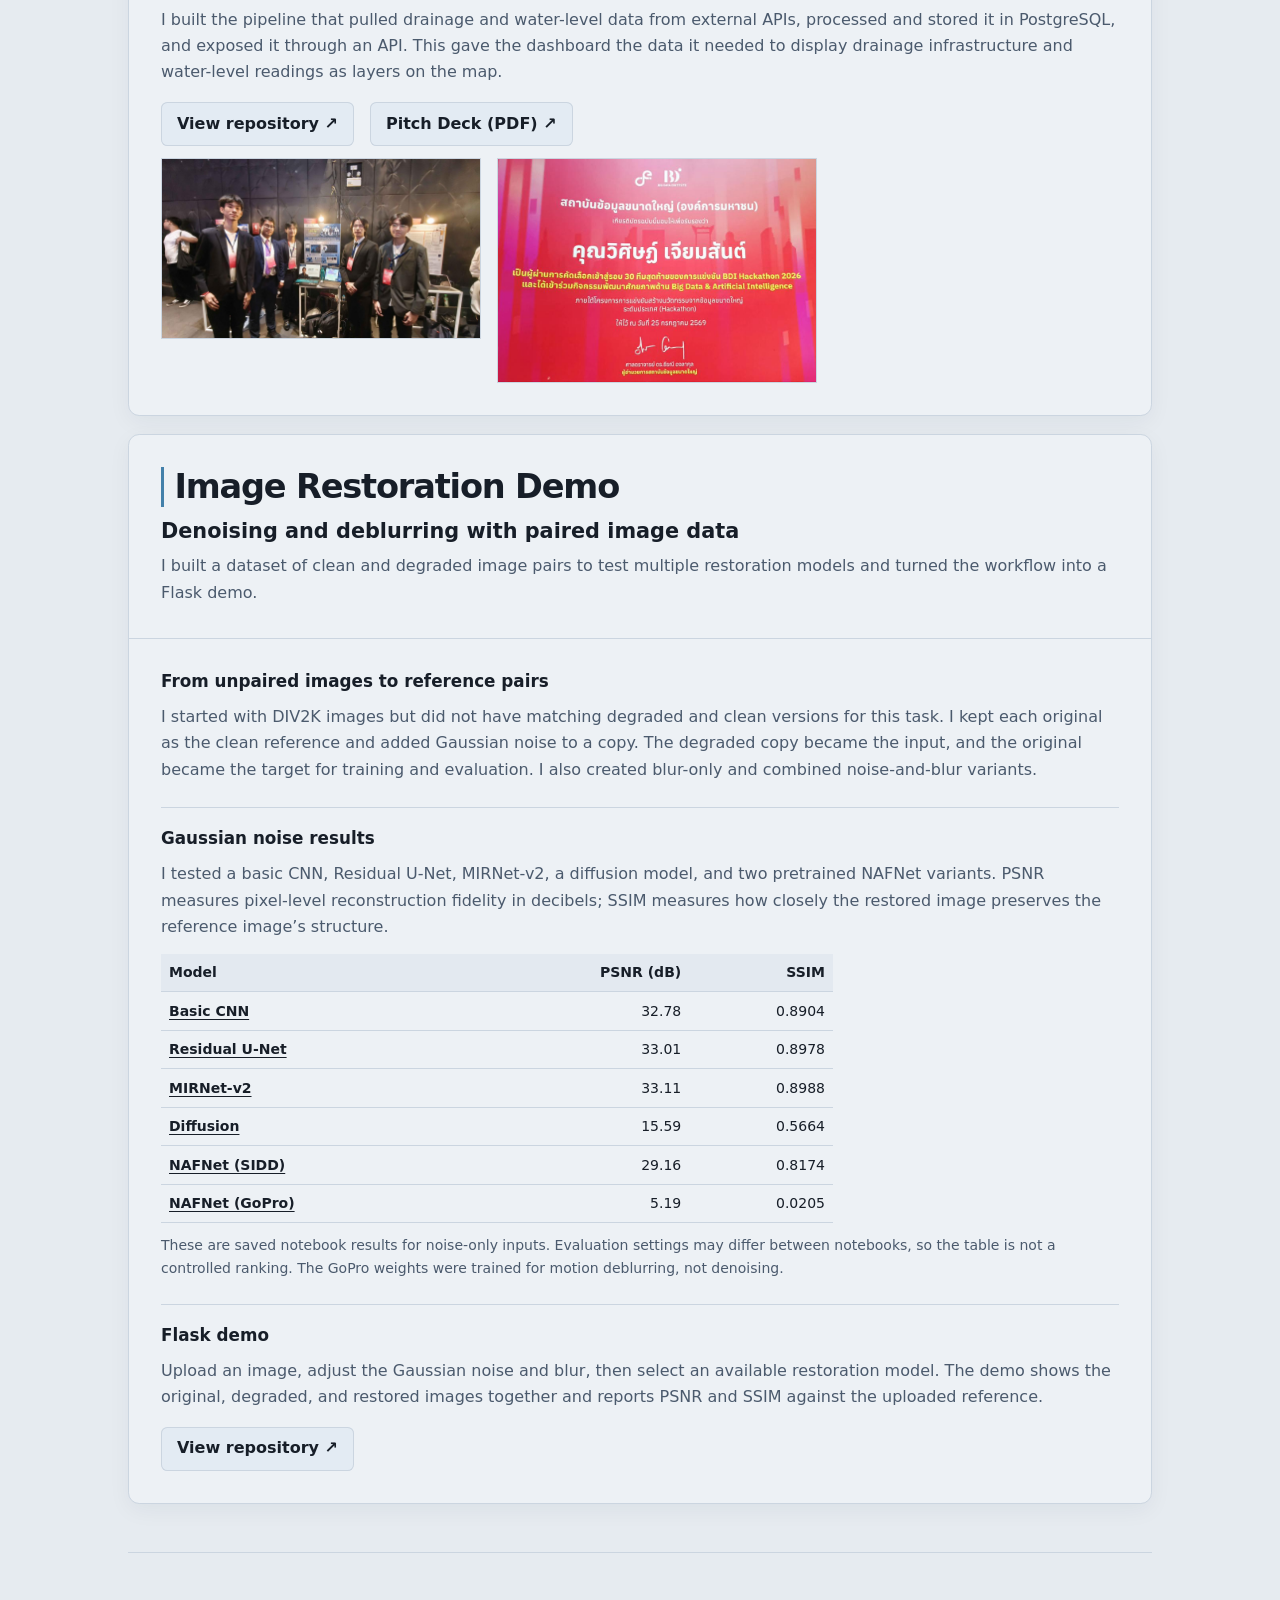
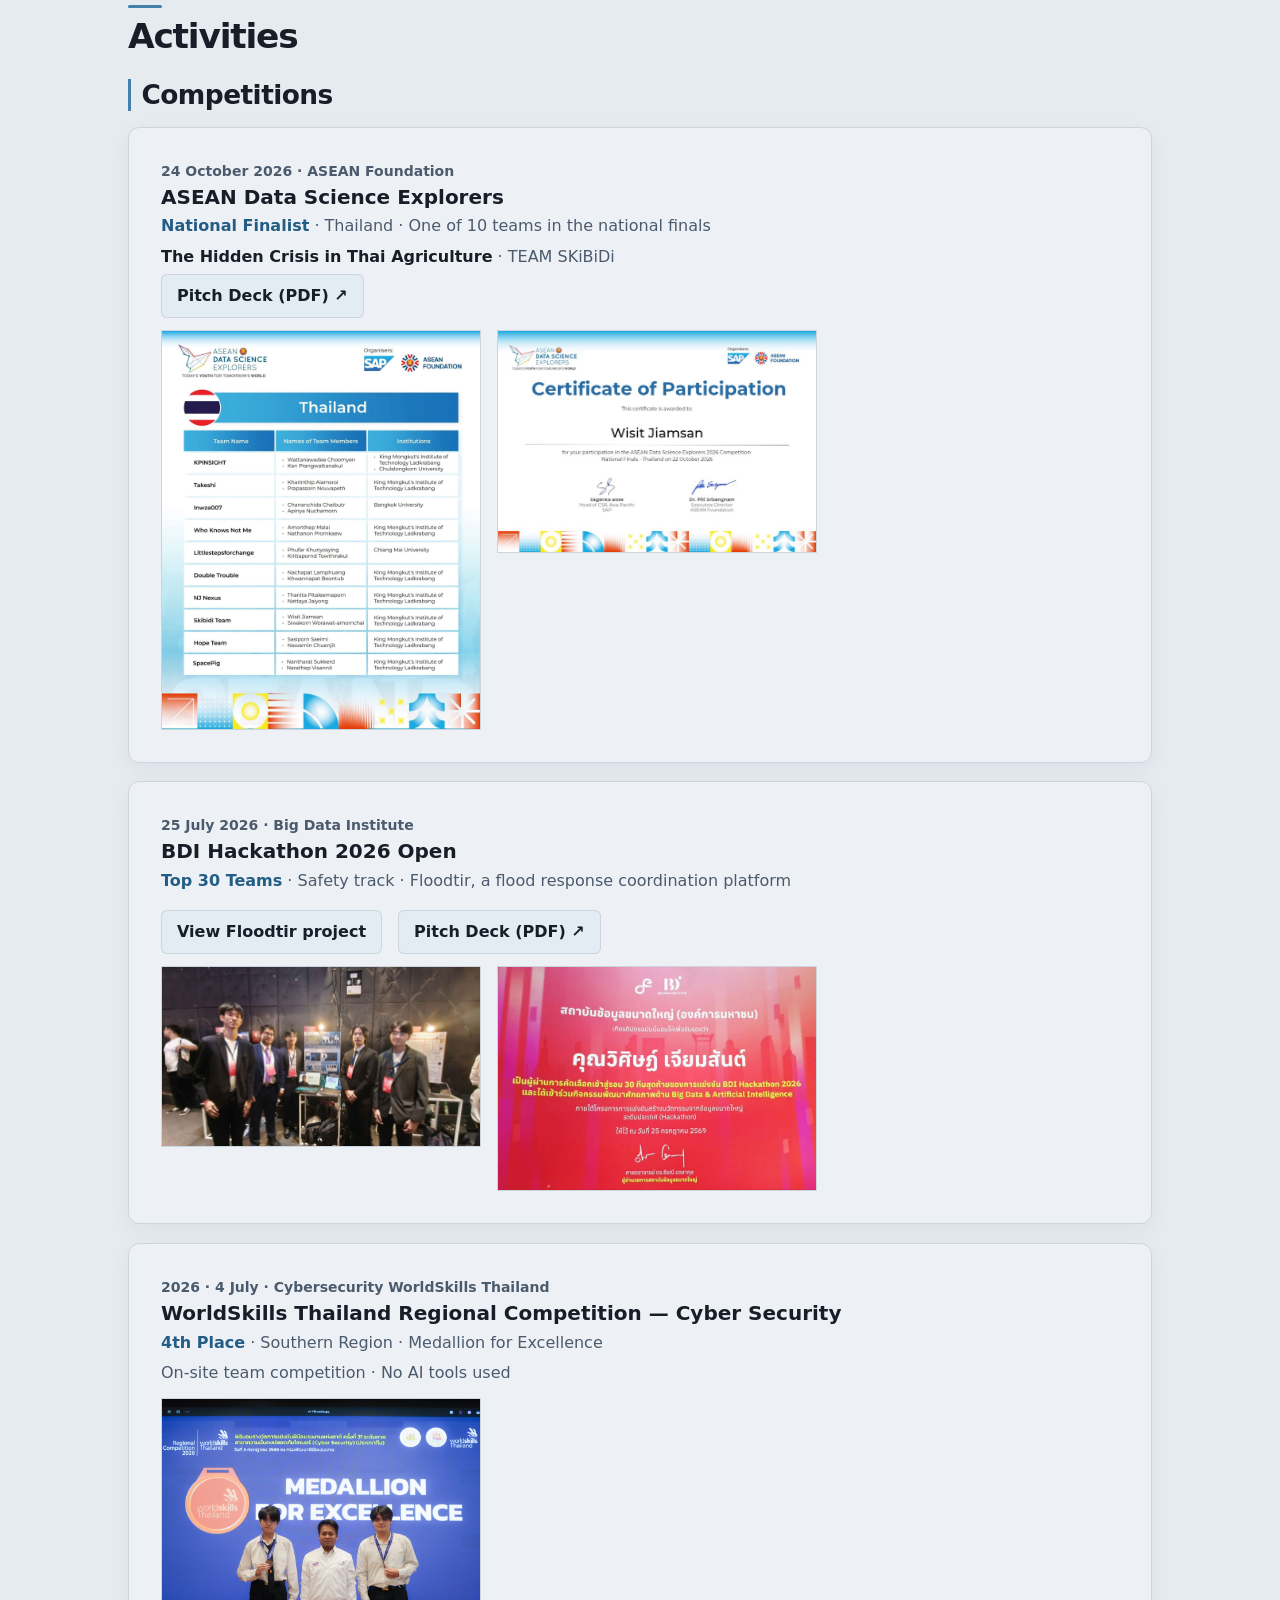
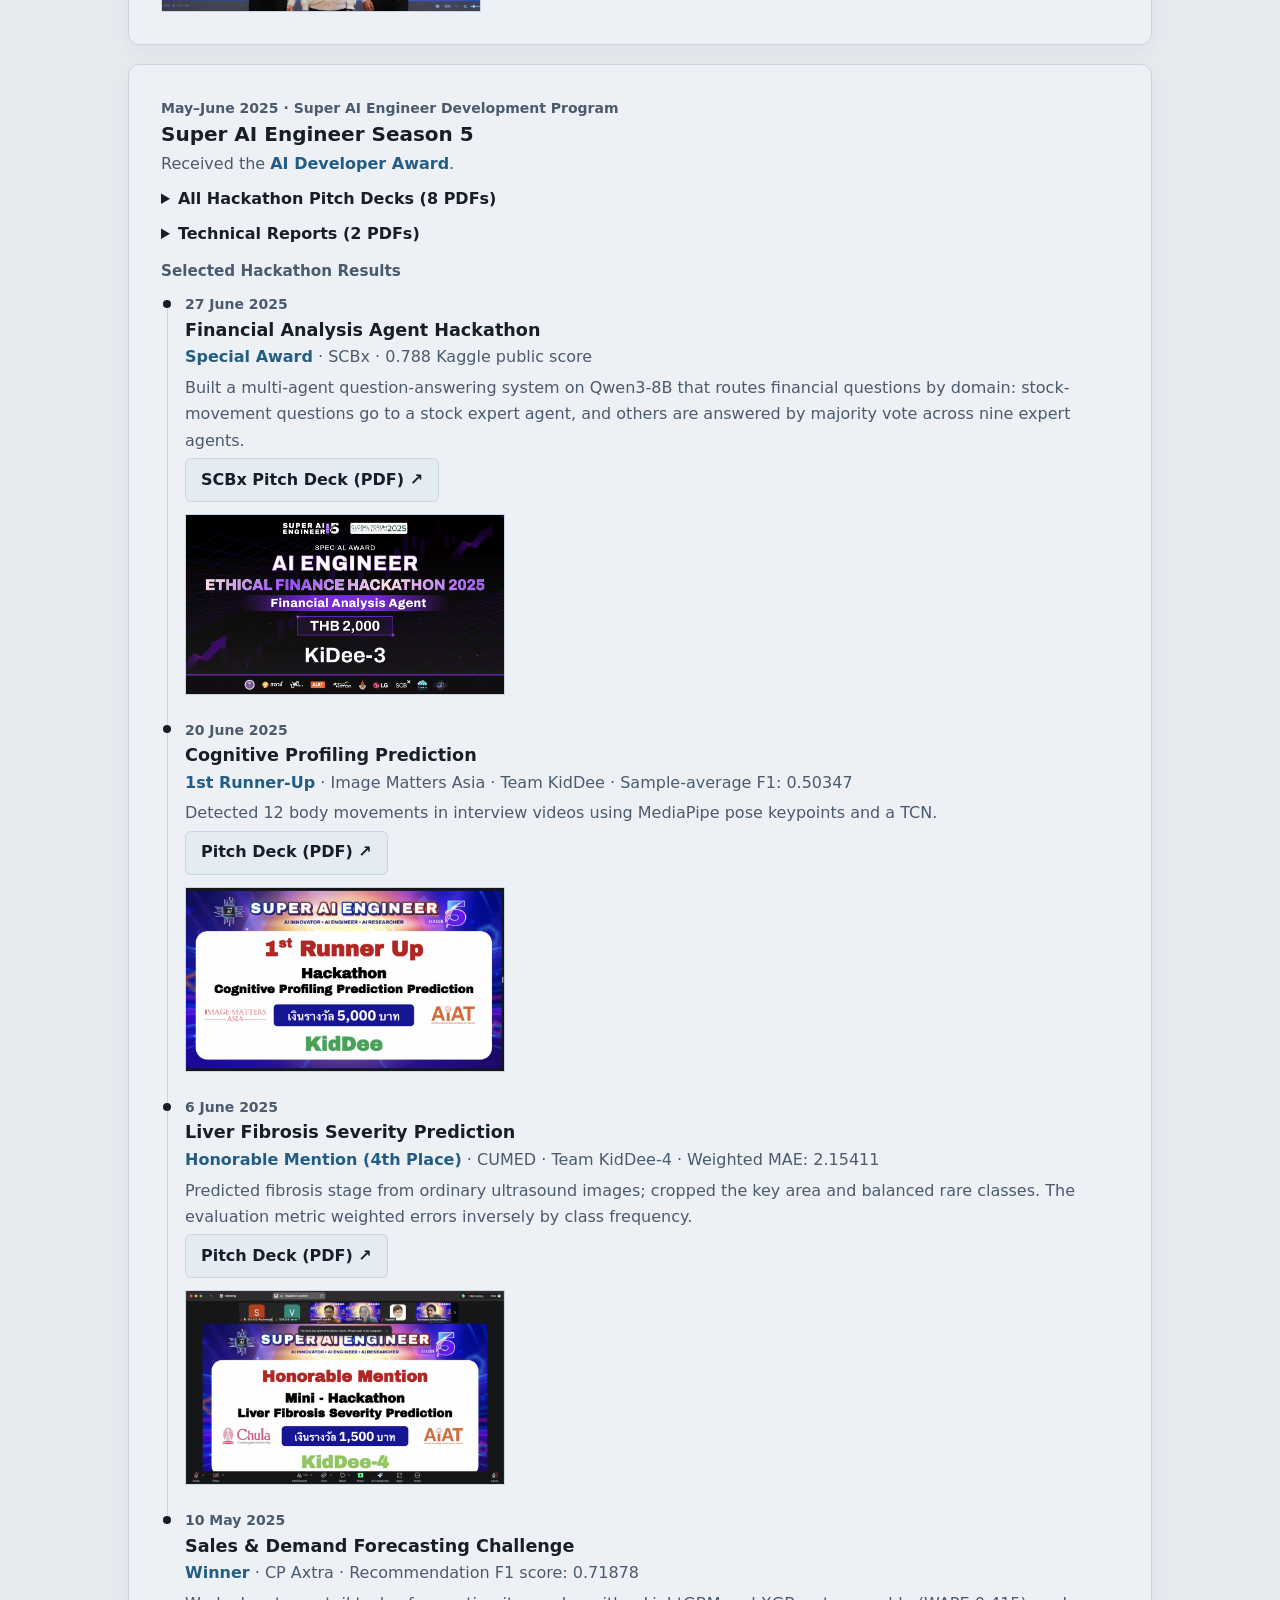
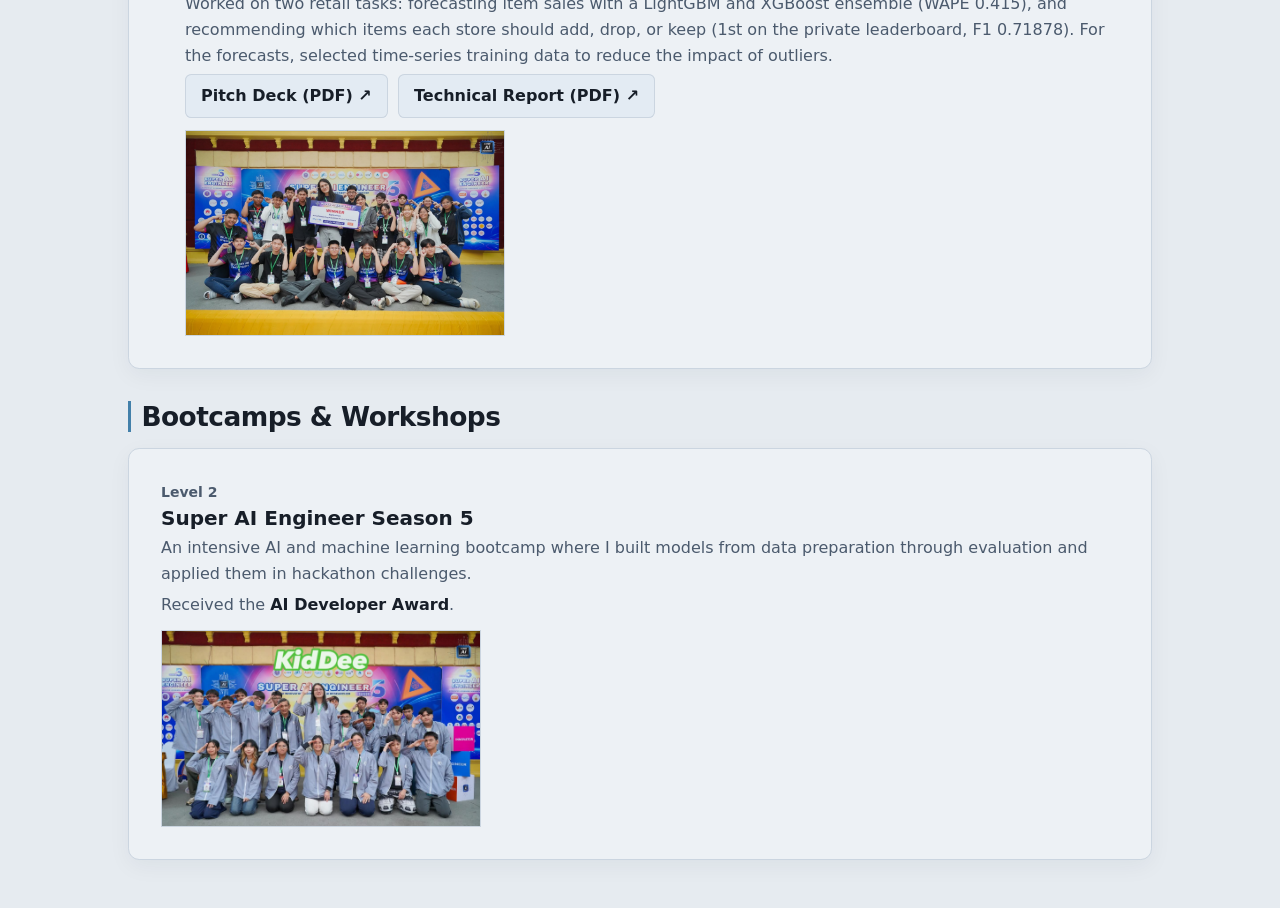
==== commit 70d914eb: "v8" ====
--- a/index.html
+++ b/index.html
@@ -321,7 +321,7 @@
               <li><a class="text-link pitch-deck-link" href="assets/super-ai/pitch-decks/hii.pdf">HII — <span class="keep-together">Pitch Deck (PDF)</span></a></li>
               <li><a class="text-link pitch-deck-link" href="assets/super-ai/pitch-decks/image-matters-asia.pdf">Image Matters Asia — <span class="keep-together">Pitch Deck (PDF)</span></a></li>
               <li><a class="text-link pitch-deck-link" href="assets/super-ai/pitch-decks/nectec.pdf">NECTEC — <span class="keep-together">Pitch Deck (PDF)</span></a></li>
-              <li><a class="text-link pitch-deck-link" href="assets/super-ai/pitch-decks/scbx.pdf">SCBx — <span class="keep-together">Pitch Deck (PDF)</span></a></li>
+              <li><a class="text-link pitch-deck-link" href="assets/super-ai/pitch-decks/scbx-financial-analysis-agent.pdf">SCBx — <span class="keep-together">Pitch Deck (PDF)</span></a></li>
             </ul>
           </details>
           <details class="technical-report-list">
@@ -336,9 +336,9 @@
         <li data-categories="data-ai">
           <p class="timeline-label"><time datetime="2025-06-27">27 June 2025</time></p>
           <h6>Financial Analysis Agent Hackathon</h6>
-          <p><strong>Special Award</strong> · SCBx · 62.03% accuracy · 0.768 Kaggle public score</p>
-          <p>Built a four-stage multi-agent system using Typhoon 2.1 and Qwen3-8B, with automated logic checks and majority voting among specialized agents.</p>
-          <p><a class="text-link pitch-deck-link" href="assets/super-ai/pitch-decks/scbx.pdf">SCBx Pitch Deck (PDF) <span aria-hidden="true">↗</span></a></p>
+          <p><strong>Special Award</strong> · SCBx · 0.788 Kaggle public score</p>
+          <p>Built a multi-agent question-answering system on Qwen3-8B that routes financial questions by domain: stock-movement questions go to a stock expert agent, and others are answered by majority vote across nine expert agents.</p>
+          <p><a class="text-link pitch-deck-link" href="assets/super-ai/pitch-decks/scbx-financial-analysis-agent.pdf">SCBx Pitch Deck (PDF) <span aria-hidden="true">↗</span></a></p>
           <div class="competition-gallery">
             <figure class="competition-figure">
               <a href="assets/super-ai/financial-analysis-agent-special-award.png">
@@ -351,7 +351,7 @@
           <p class="timeline-label"><time datetime="2025-06-20">20 June 2025</time></p>
           <h6>Cognitive Profiling Prediction</h6>
           <p><strong>1st Runner-Up</strong> · Image Matters Asia · Team KidDee · Sample-average F1: 0.50347</p>
-          <p>Built a multimodal action recognition system that combined a temporal convolutional network (TCN) with CLIP and pose features.</p>
+          <p>Detected 12 body movements in interview videos using MediaPipe pose keypoints and a TCN.</p>
           <p><a class="text-link pitch-deck-link" href="assets/super-ai/pitch-decks/image-matters-asia.pdf">Pitch Deck (PDF) <span aria-hidden="true">↗</span></a></p>
           <div class="competition-gallery">
             <figure class="competition-figure">
@@ -365,7 +365,7 @@
           <p class="timeline-label"><time datetime="2025-06-06">6 June 2025</time></p>
           <h6>Liver Fibrosis Severity Prediction</h6>
           <p><strong>Honorable Mention (4th Place)</strong> · CUMED · Team KidDee-4 · Weighted MAE: 2.15411</p>
-          <p>Refined data preprocessing and trained the model for more epochs. The evaluation metric weighted errors inversely by class frequency.</p>
+          <p>Predicted fibrosis stage from ordinary ultrasound images; cropped the key area and balanced rare classes. The evaluation metric weighted errors inversely by class frequency.</p>
           <p><a class="text-link pitch-deck-link" href="assets/super-ai/pitch-decks/cumed.pdf">Pitch Deck (PDF) <span aria-hidden="true">↗</span></a></p>
           <div class="competition-gallery">
             <figure class="competition-figure">
@@ -378,8 +378,8 @@
         <li data-categories="data-ai">
           <p class="timeline-label"><time datetime="2025-05-10">10 May 2025</time></p>
           <h6>Sales &amp; Demand Forecasting Challenge</h6>
-          <p><strong>Winner</strong> · CP Axtra · F1 score: 0.71878</p>
-          <p>Selected time-series training data to reduce the impact of outliers on the forecasts.</p>
+          <p><strong>Winner</strong> · CP Axtra · Recommendation F1 score: 0.71878</p>
+          <p>Worked on two retail tasks: forecasting item sales with a LightGBM and XGBoost ensemble (WAPE 0.415), and recommending which items each store should add, drop, or keep (1st on the private leaderboard, F1 0.71878). For the forecasts, selected time-series training data to reduce the impact of outliers.</p>
           <p class="document-actions">
             <a class="text-link pitch-deck-link" href="assets/super-ai/pitch-decks/cp-axtra.pdf">Pitch Deck (PDF) <span aria-hidden="true">↗</span></a>
             <a class="text-link technical-report-link" href="assets/super-ai/technical-reports/week-1-cp-axtra-demand-prediction.pdf">Technical Report (PDF) <span aria-hidden="true">↗</span></a>
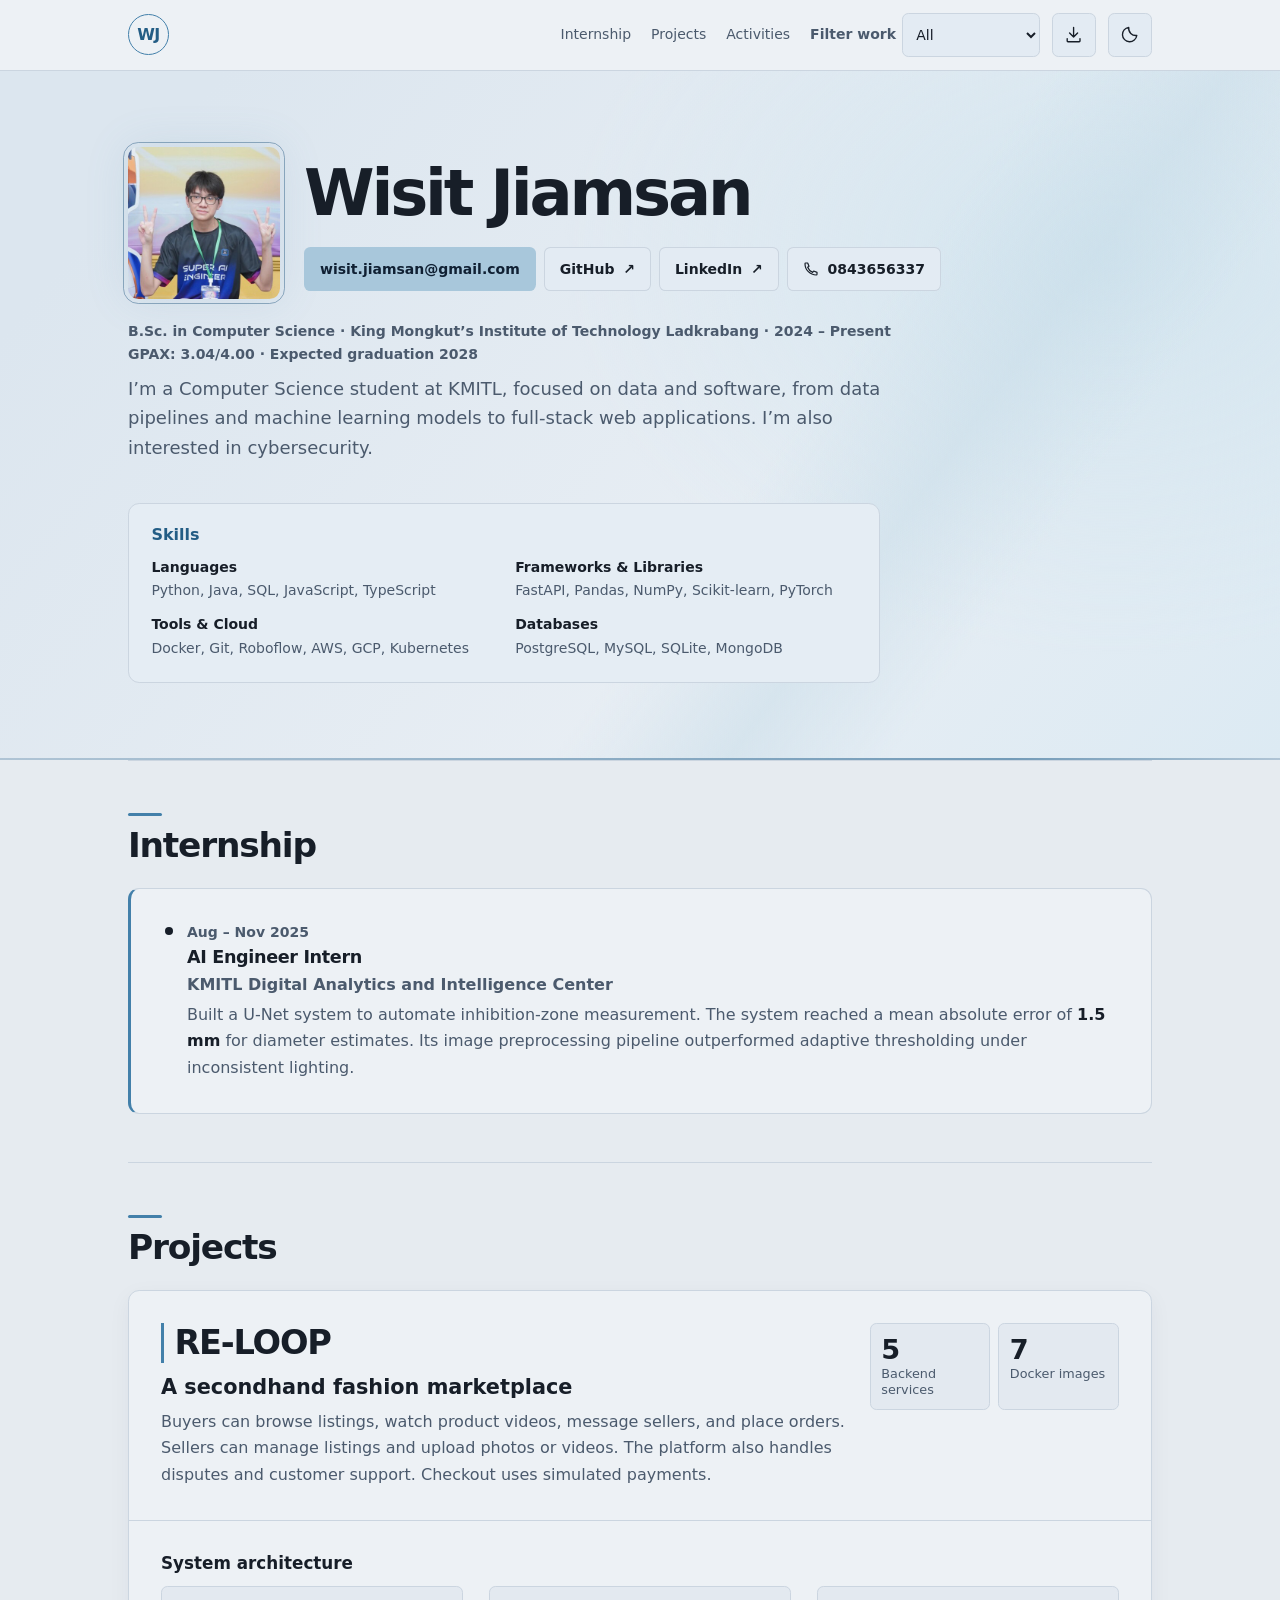
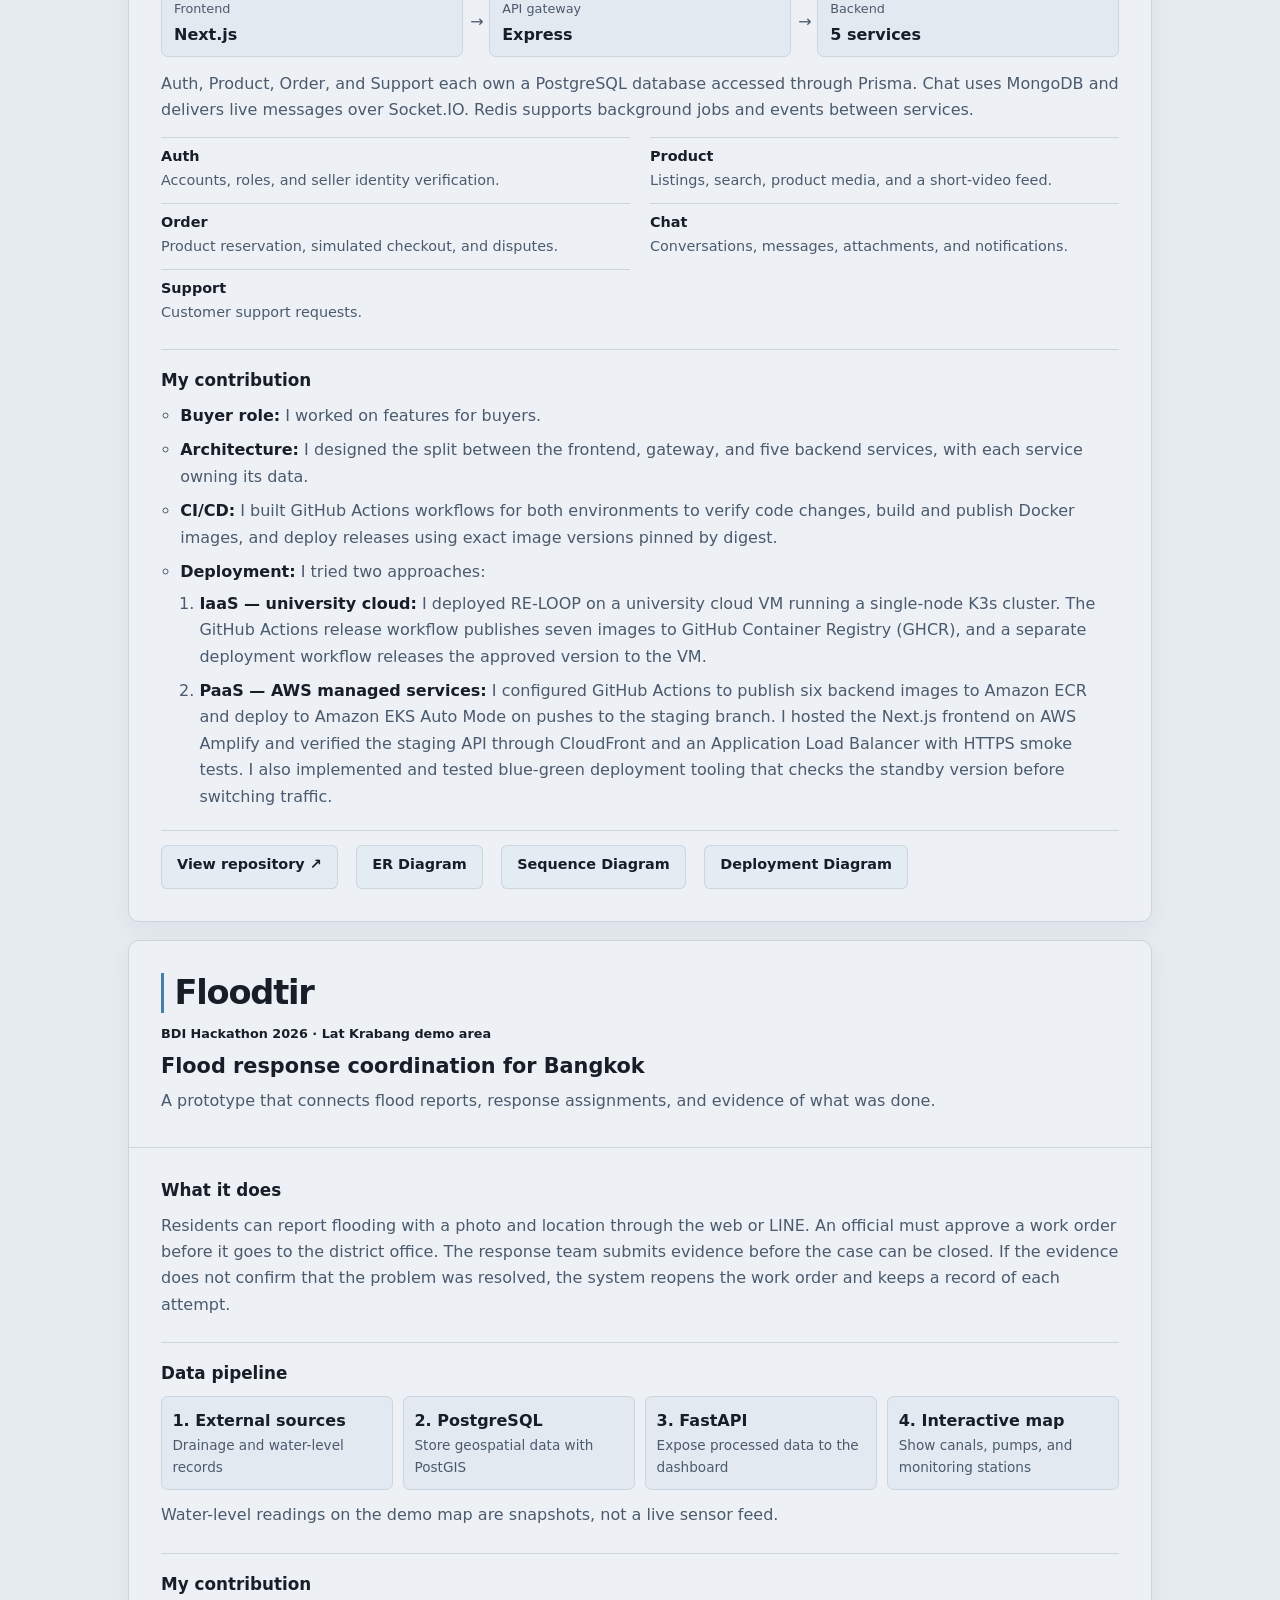
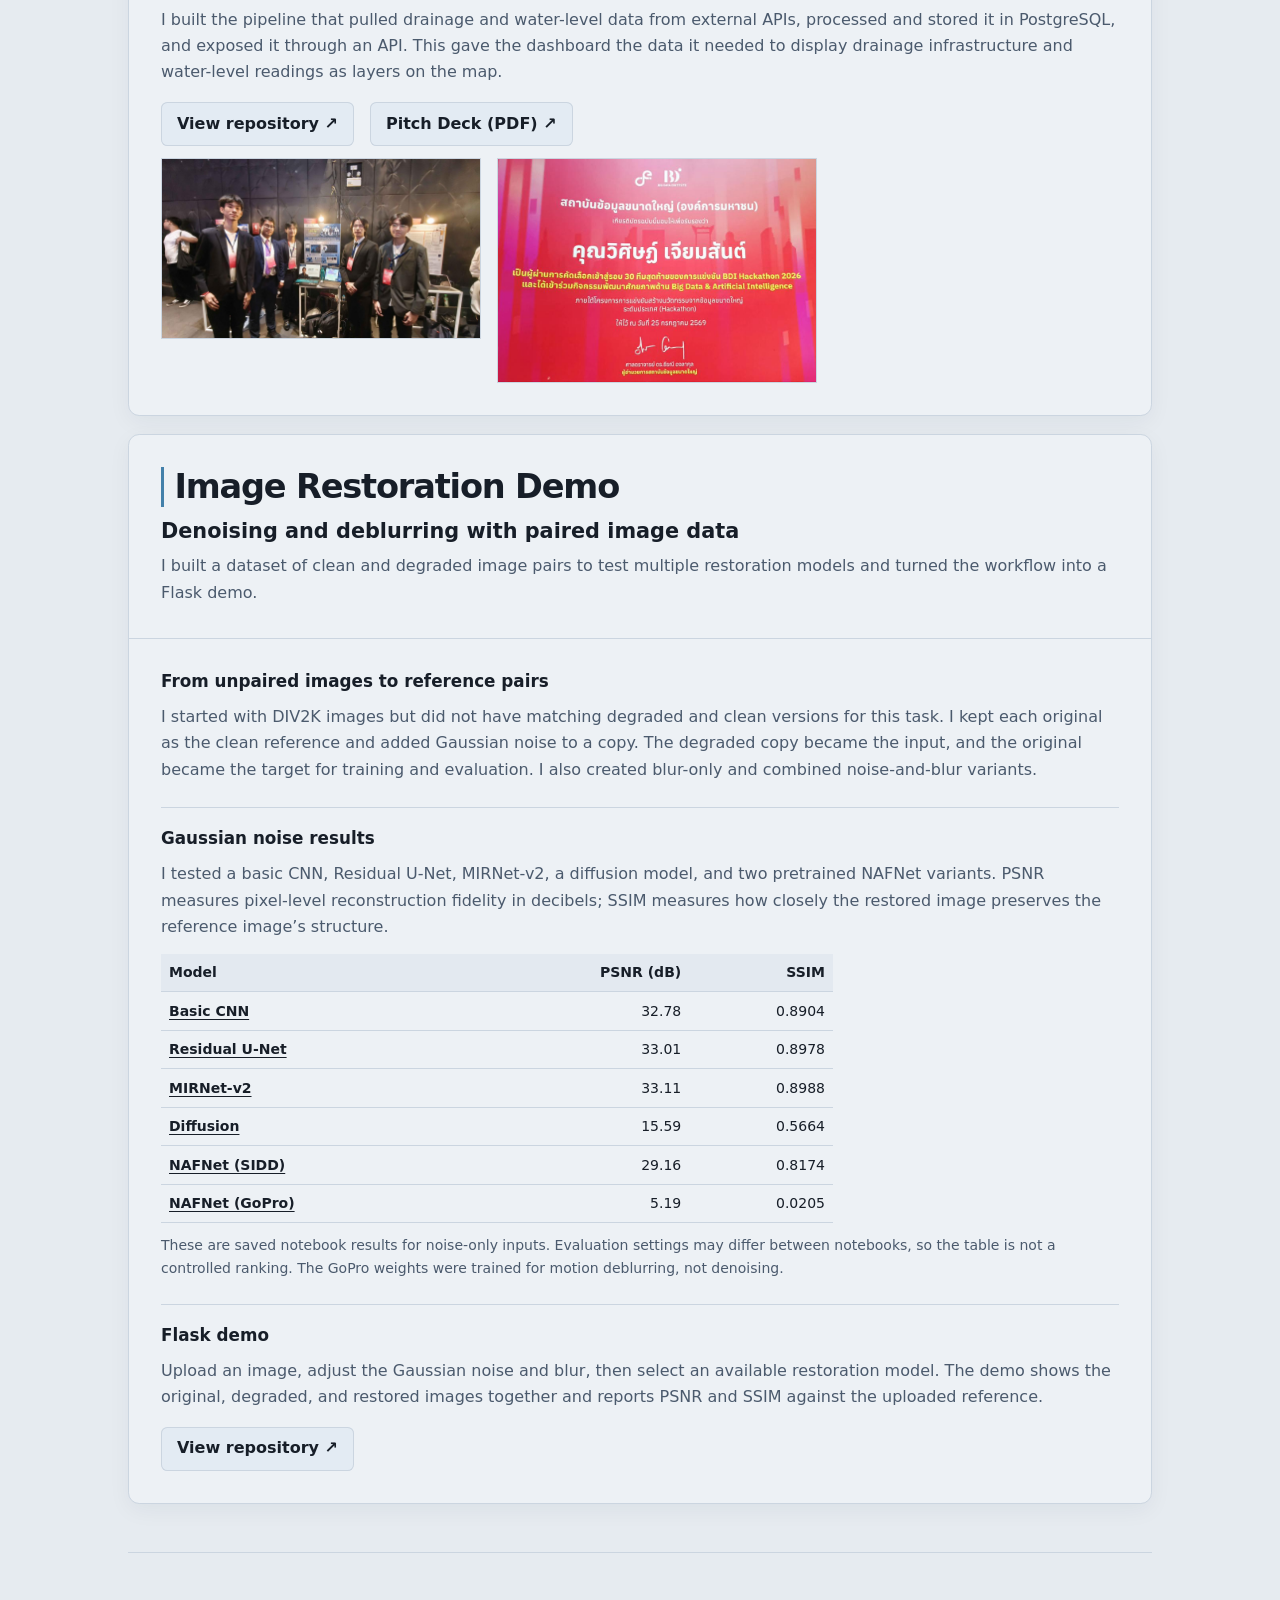
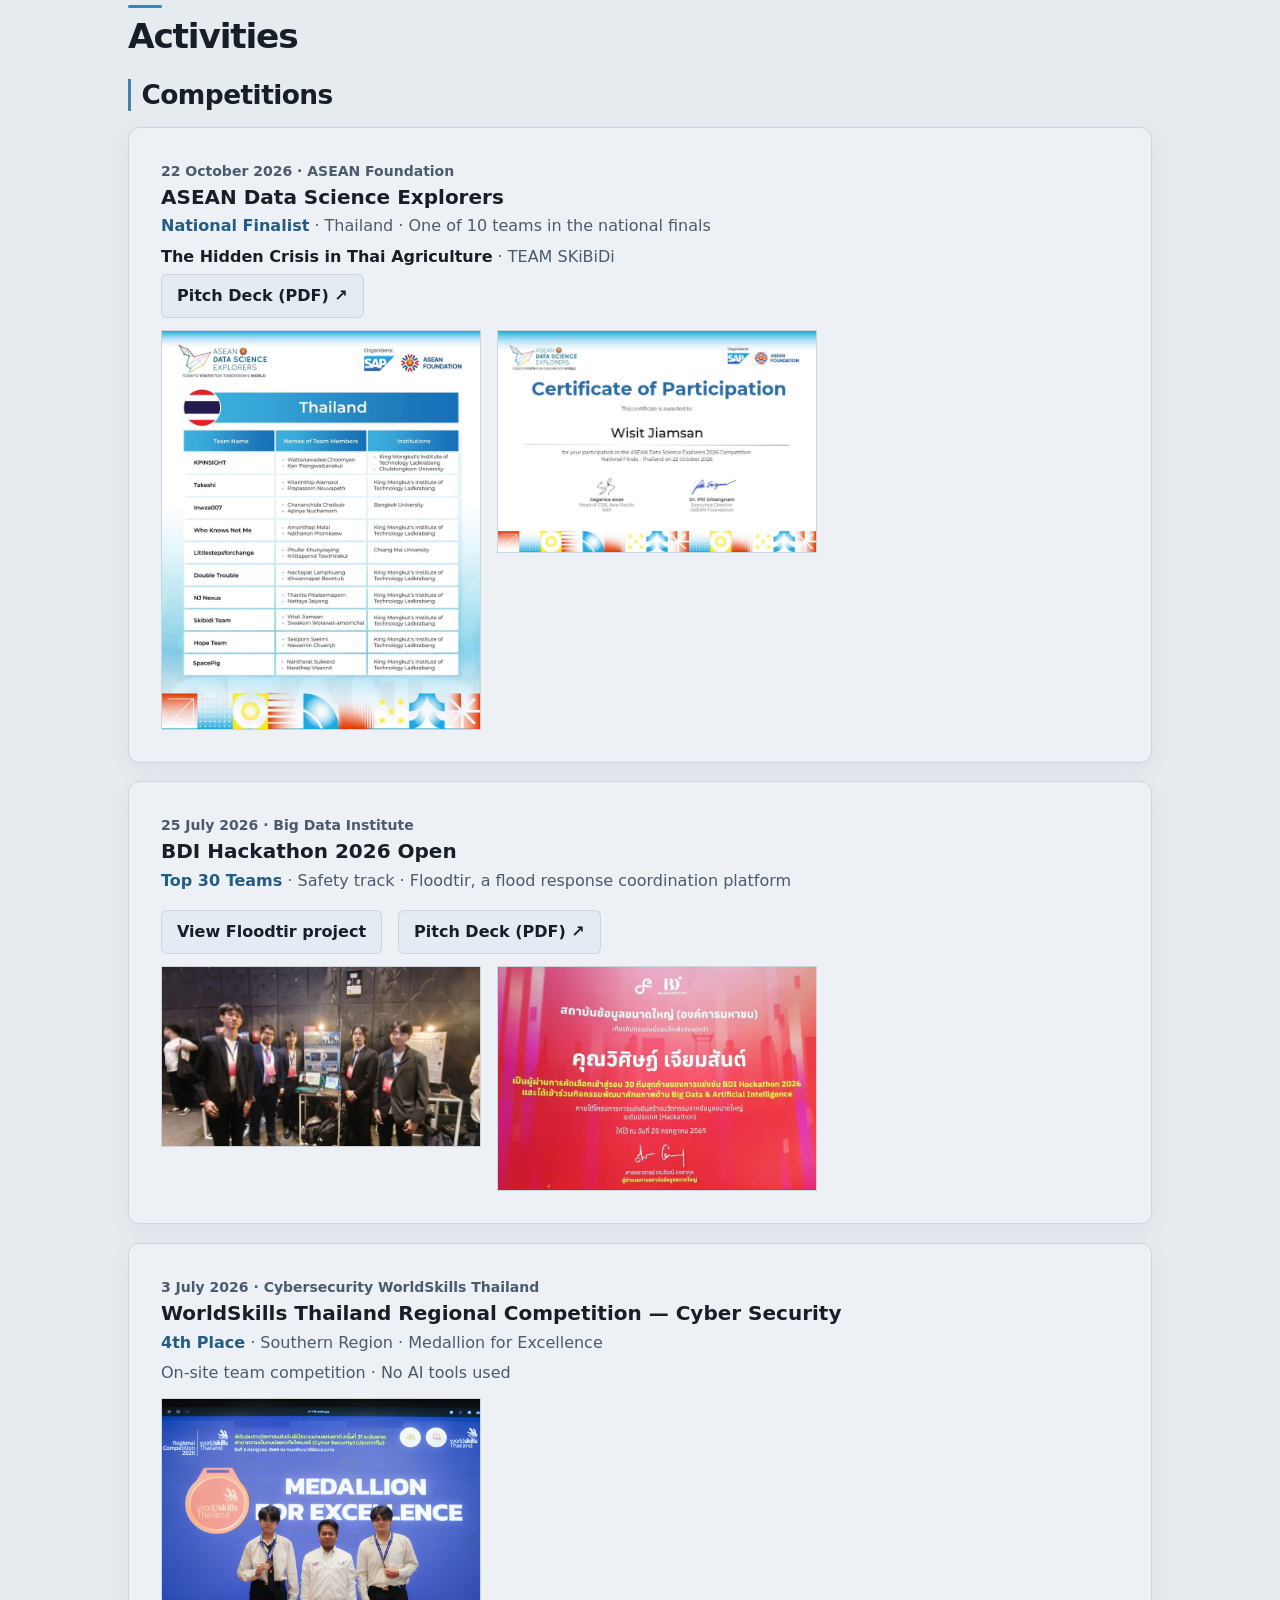
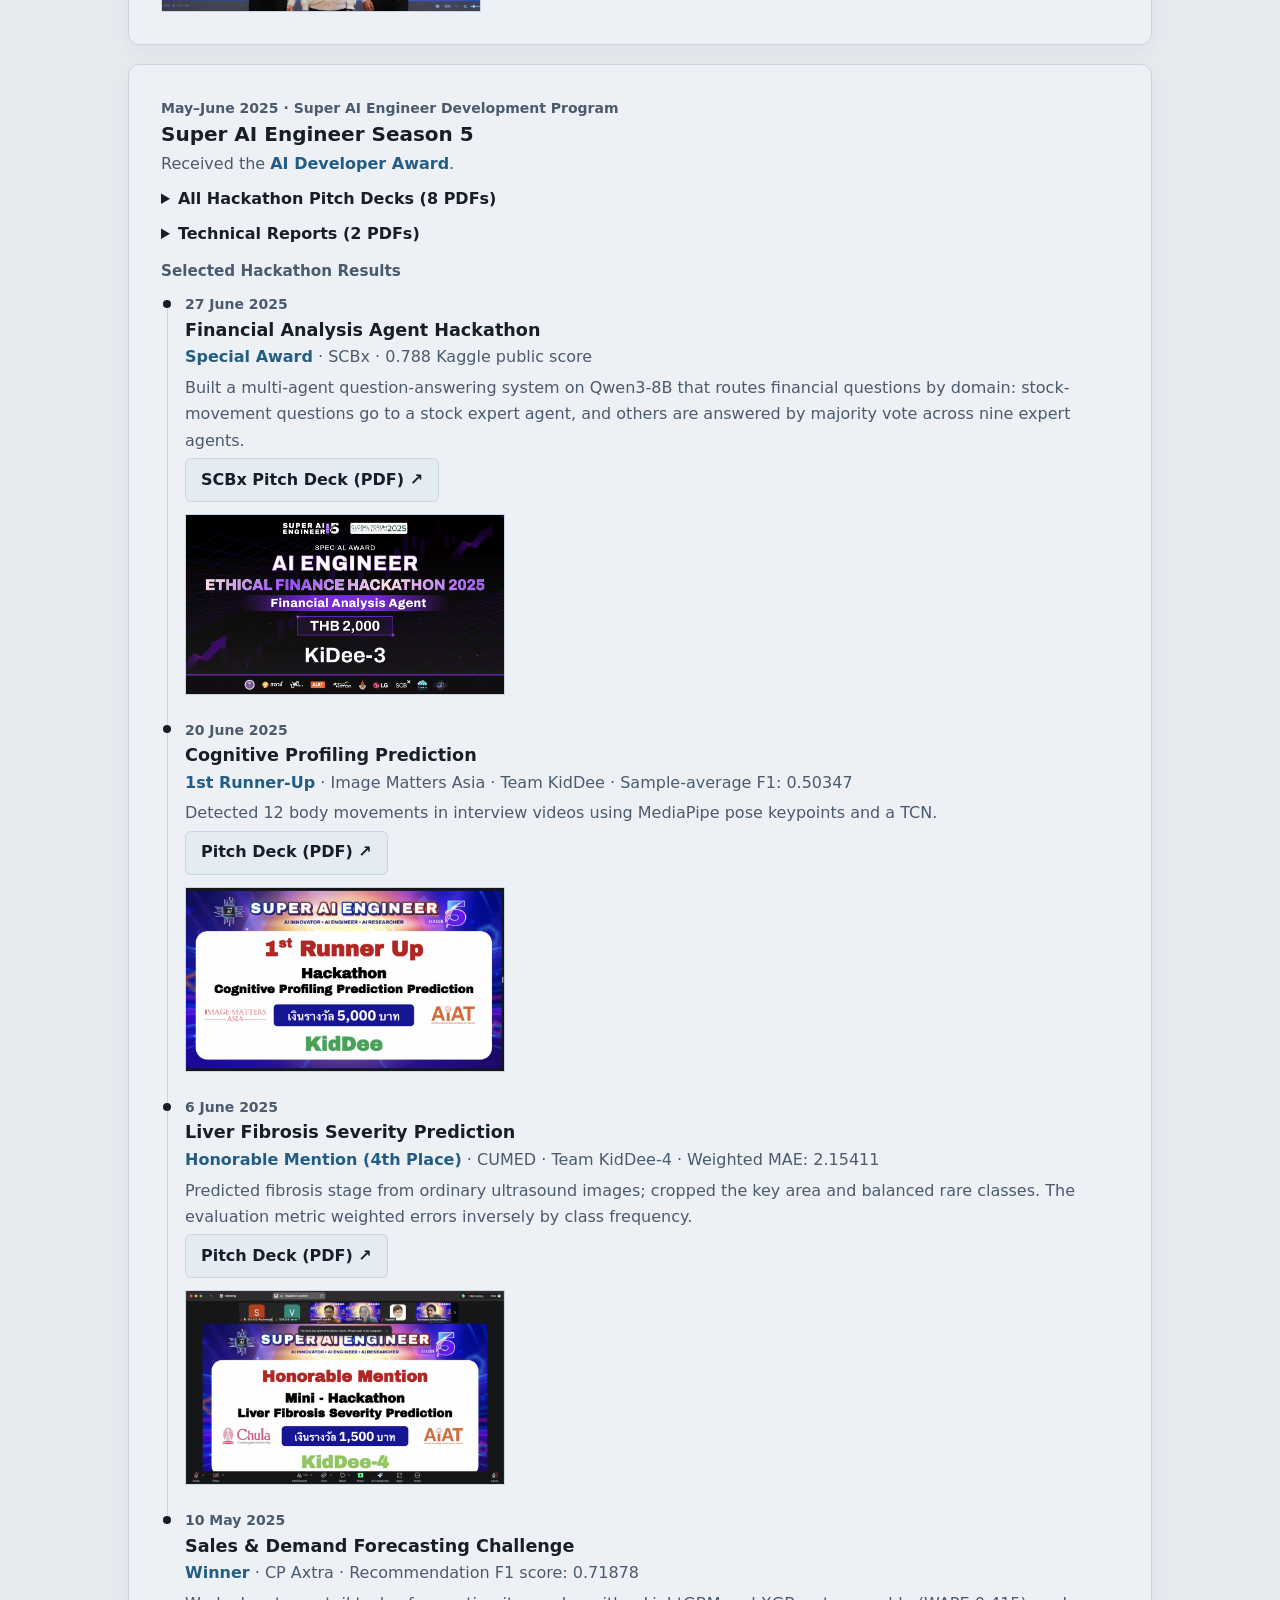
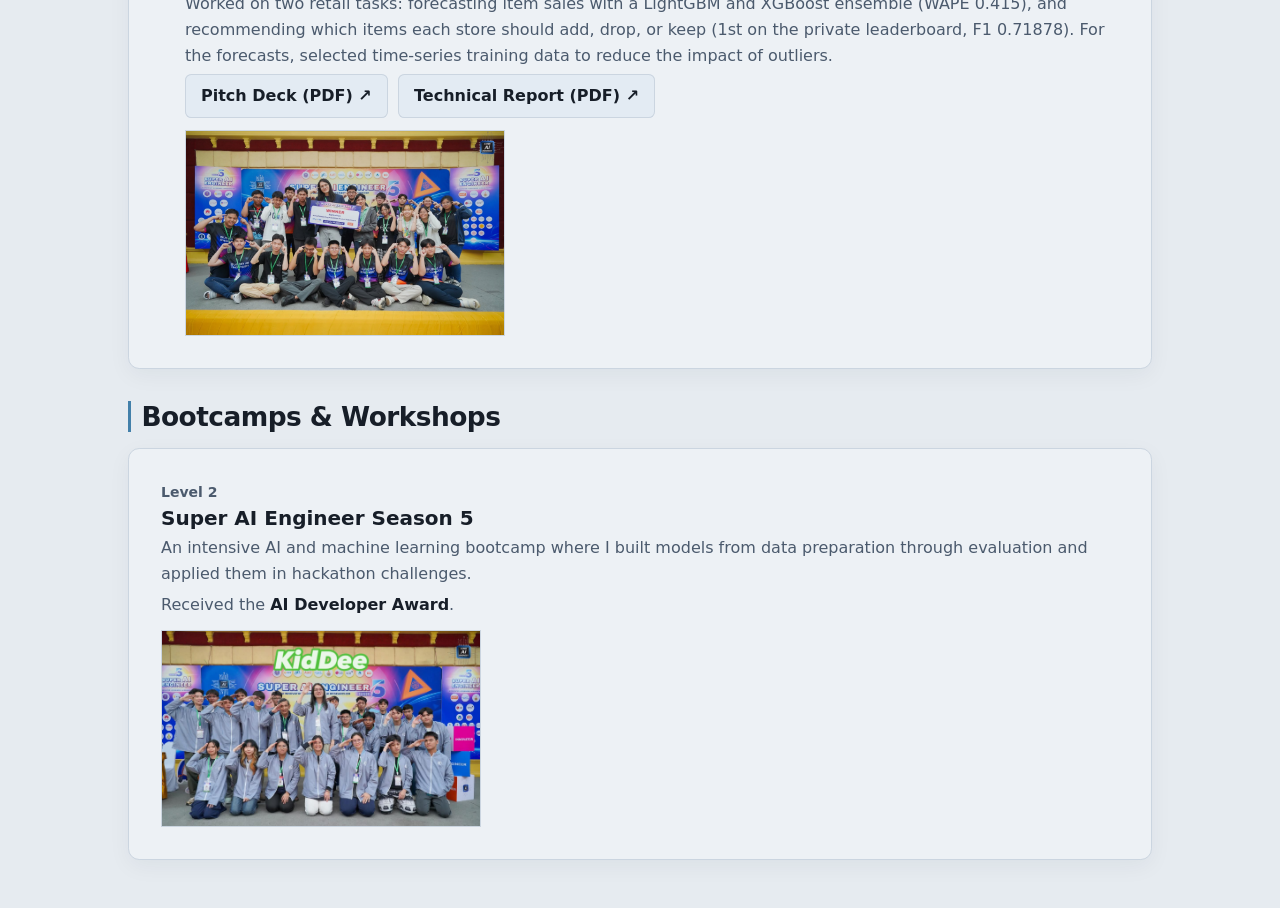
==== commit d8806f8a: "v8" ====
--- a/index.html
+++ b/index.html
@@ -159,7 +159,7 @@
                 <a class="text-link" href="https://github.com/wisit23/Reloop">View repository <span aria-hidden="true">↗</span></a>
                 <a class="text-link" href="https://drive.google.com/file/d/1Yp-phIqjrNSitNF9COHI2pVVKg1wI1De/view">ER Diagram</a>
                 <a class="text-link" href="https://drive.google.com/file/d/1OyXGOow29r9hpqGQJ93YMQXR6NCmkeOF/view">Sequence Diagram</a>
-                <a class="text-link" href="https://drive.google.com/file/d/1ShiIPt8DI1_fJBZgesL3mLCrHQEiVWoM/view">Deployment Diagram</a>
+                <a class="text-link" href="assets/reloop/deployment-and-cloud-architecture.pdf">Deployment Diagram</a>
               </div>
             </div>
           </article>
@@ -255,7 +255,7 @@
       <h3 id="competitions-title">Competitions</h3>
       <ol class="activity-cards" role="list">
         <li data-categories="data-ai">
-          <p class="timeline-label"><time datetime="2026-10-24">24 October 2026</time> · ASEAN Foundation</p>
+          <p class="timeline-label"><time datetime="2026-10-22">22 October 2026</time> · ASEAN Foundation</p>
           <h4>ASEAN Data Science Explorers</h4>
           <p><strong>National Finalist</strong> · Thailand · One of 10 teams in the national finals</p>
           <p><strong>The Hidden Crisis in Thai Agriculture</strong> · TEAM SKiBiDi</p>
@@ -295,7 +295,7 @@
           </div>
         </li>
         <li data-categories="cybersecurity">
-          <p class="timeline-label">2026 · <time datetime="2026-07-04">4 July</time> · Cybersecurity WorldSkills Thailand</p>
+          <p class="timeline-label"><time datetime="2026-07-03">3 July 2026</time> · Cybersecurity WorldSkills Thailand</p>
           <h4>WorldSkills Thailand Regional Competition — Cyber Security</h4>
           <p><strong>4th Place</strong> · Southern Region · Medallion for Excellence</p>
           <p>On-site team competition · No AI tools used</p>
